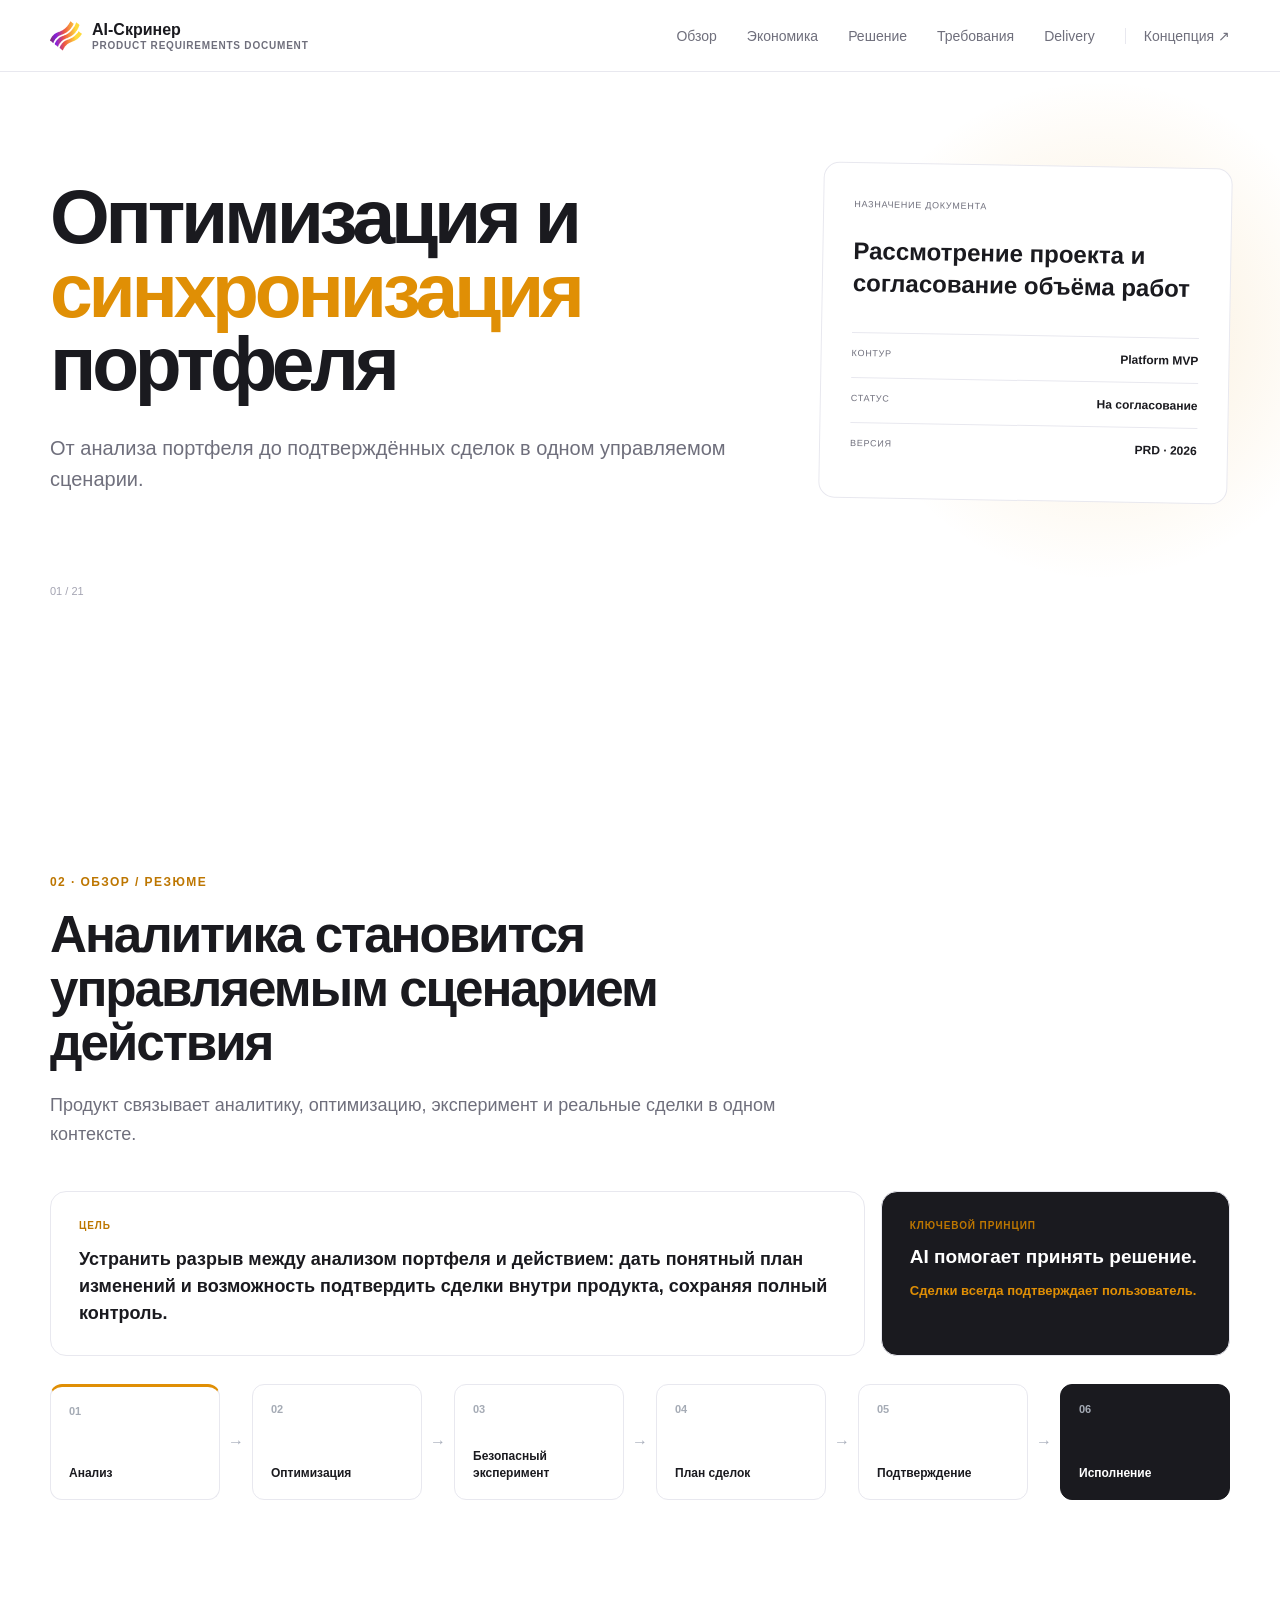
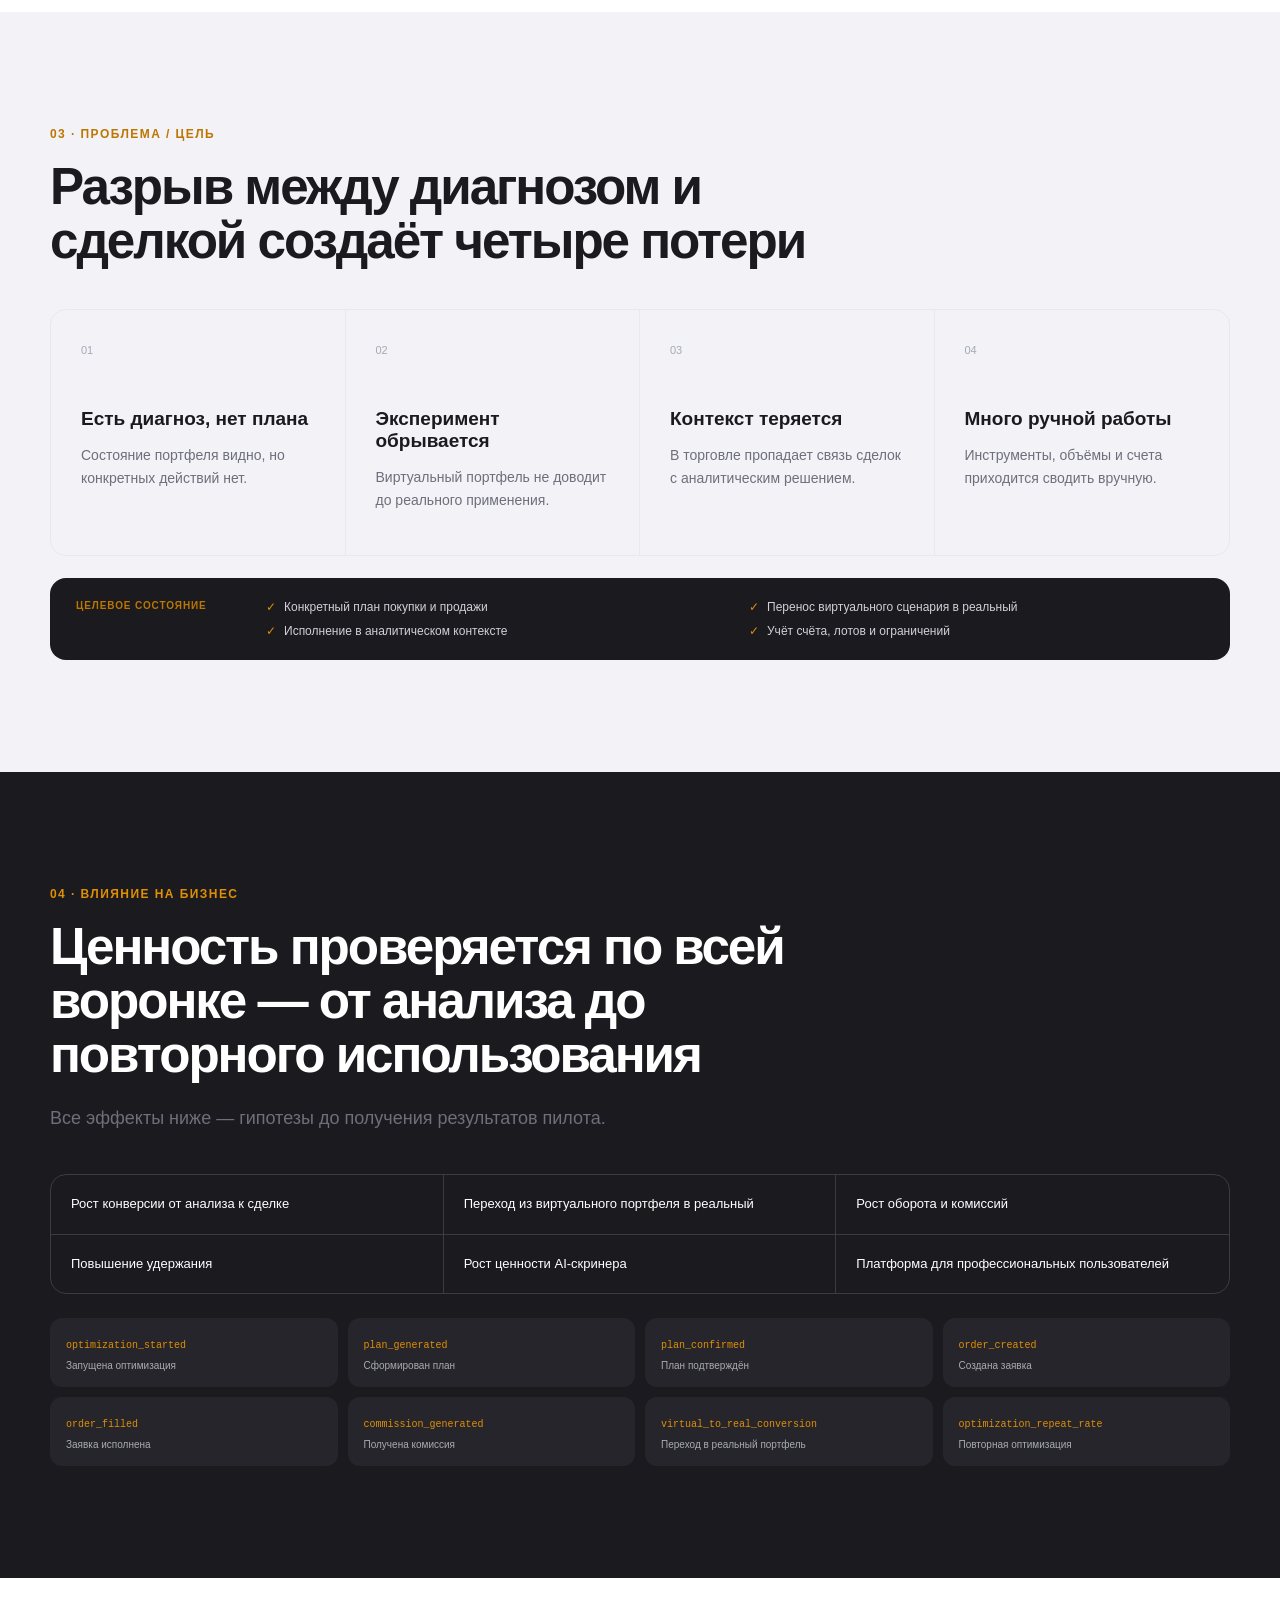
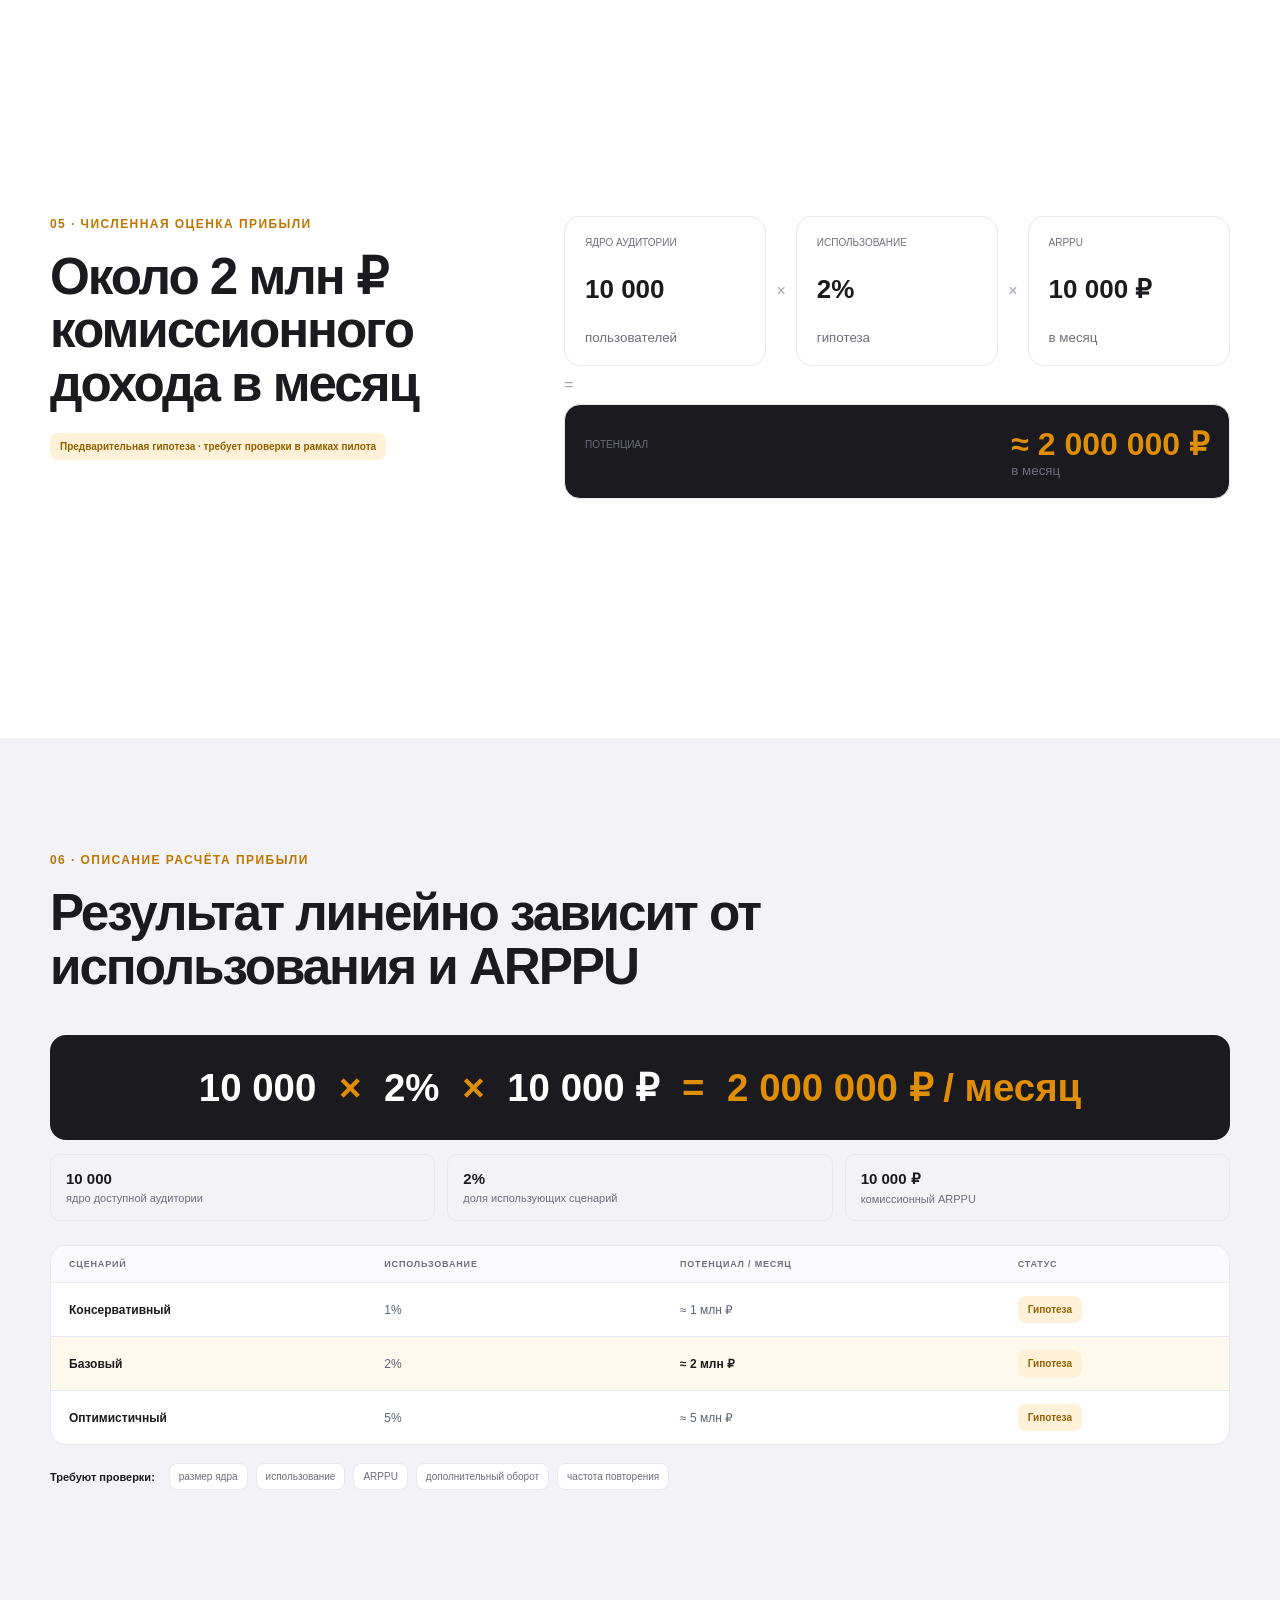
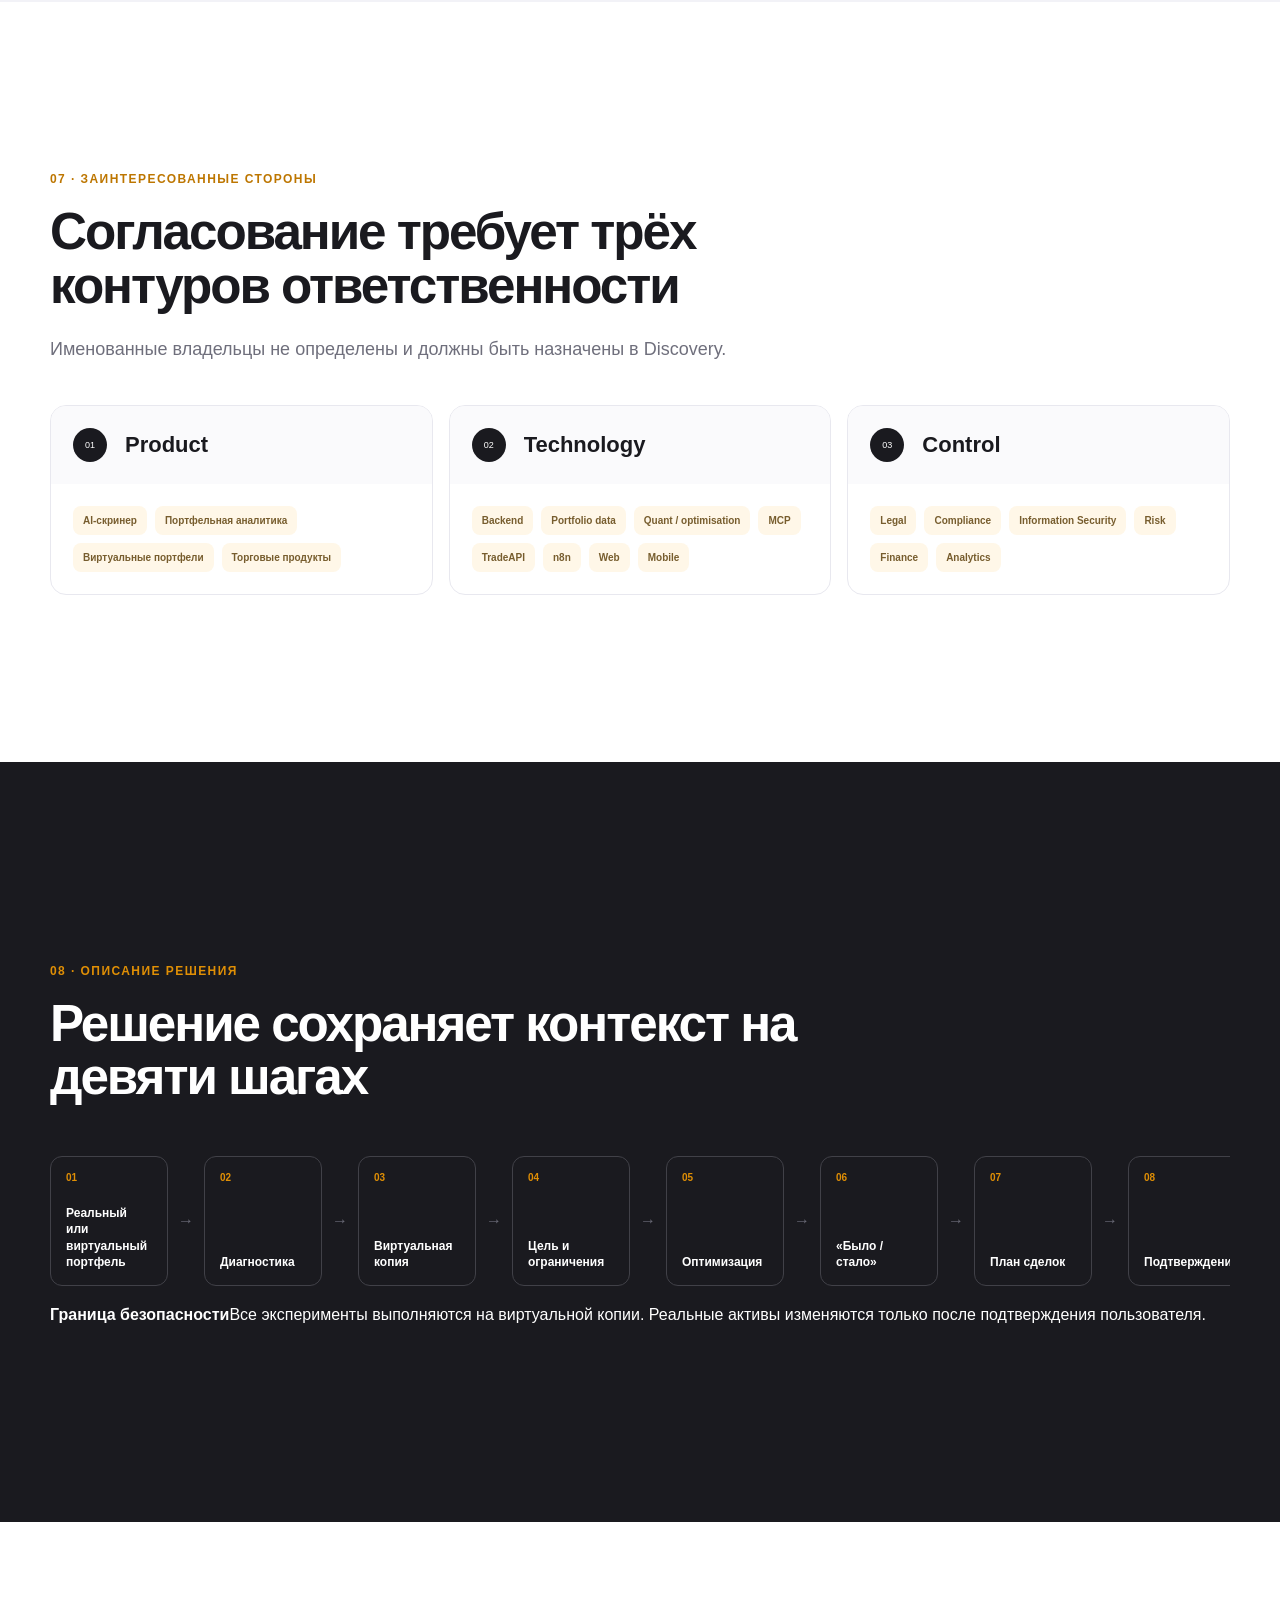
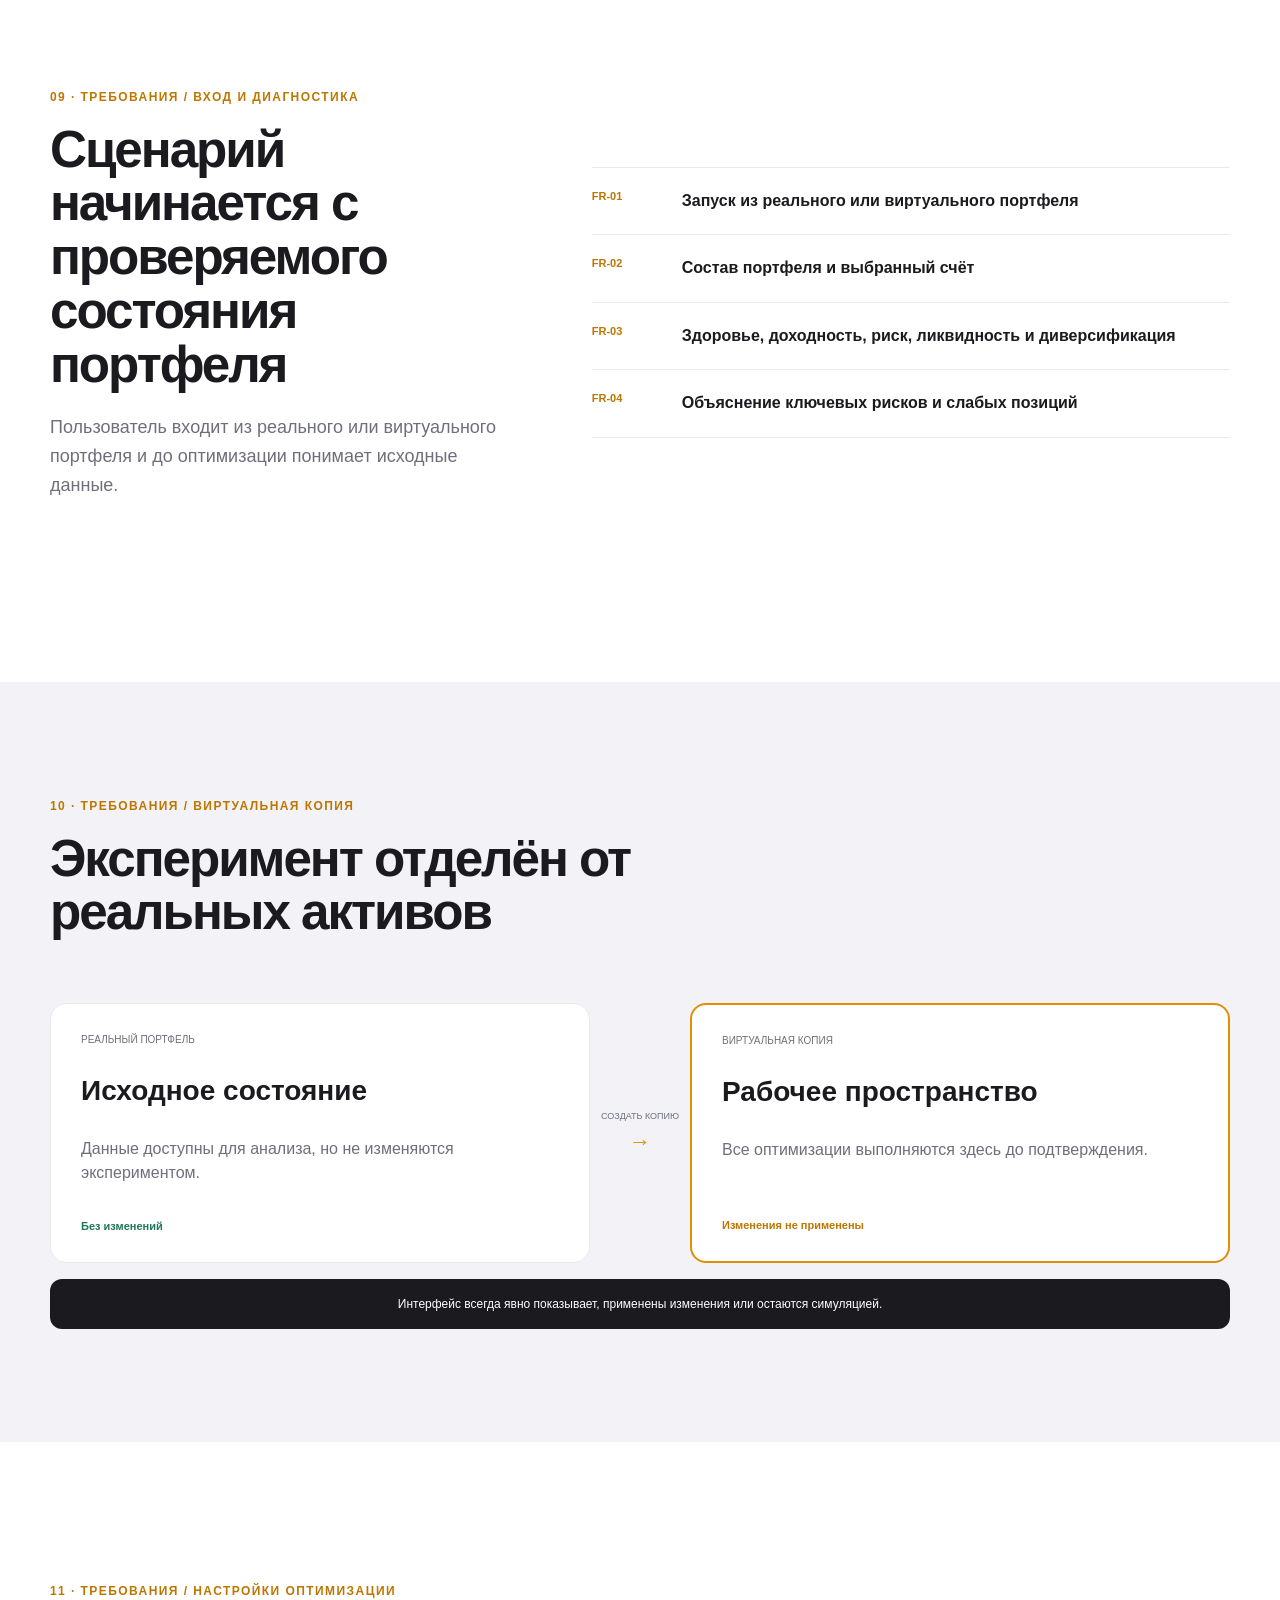
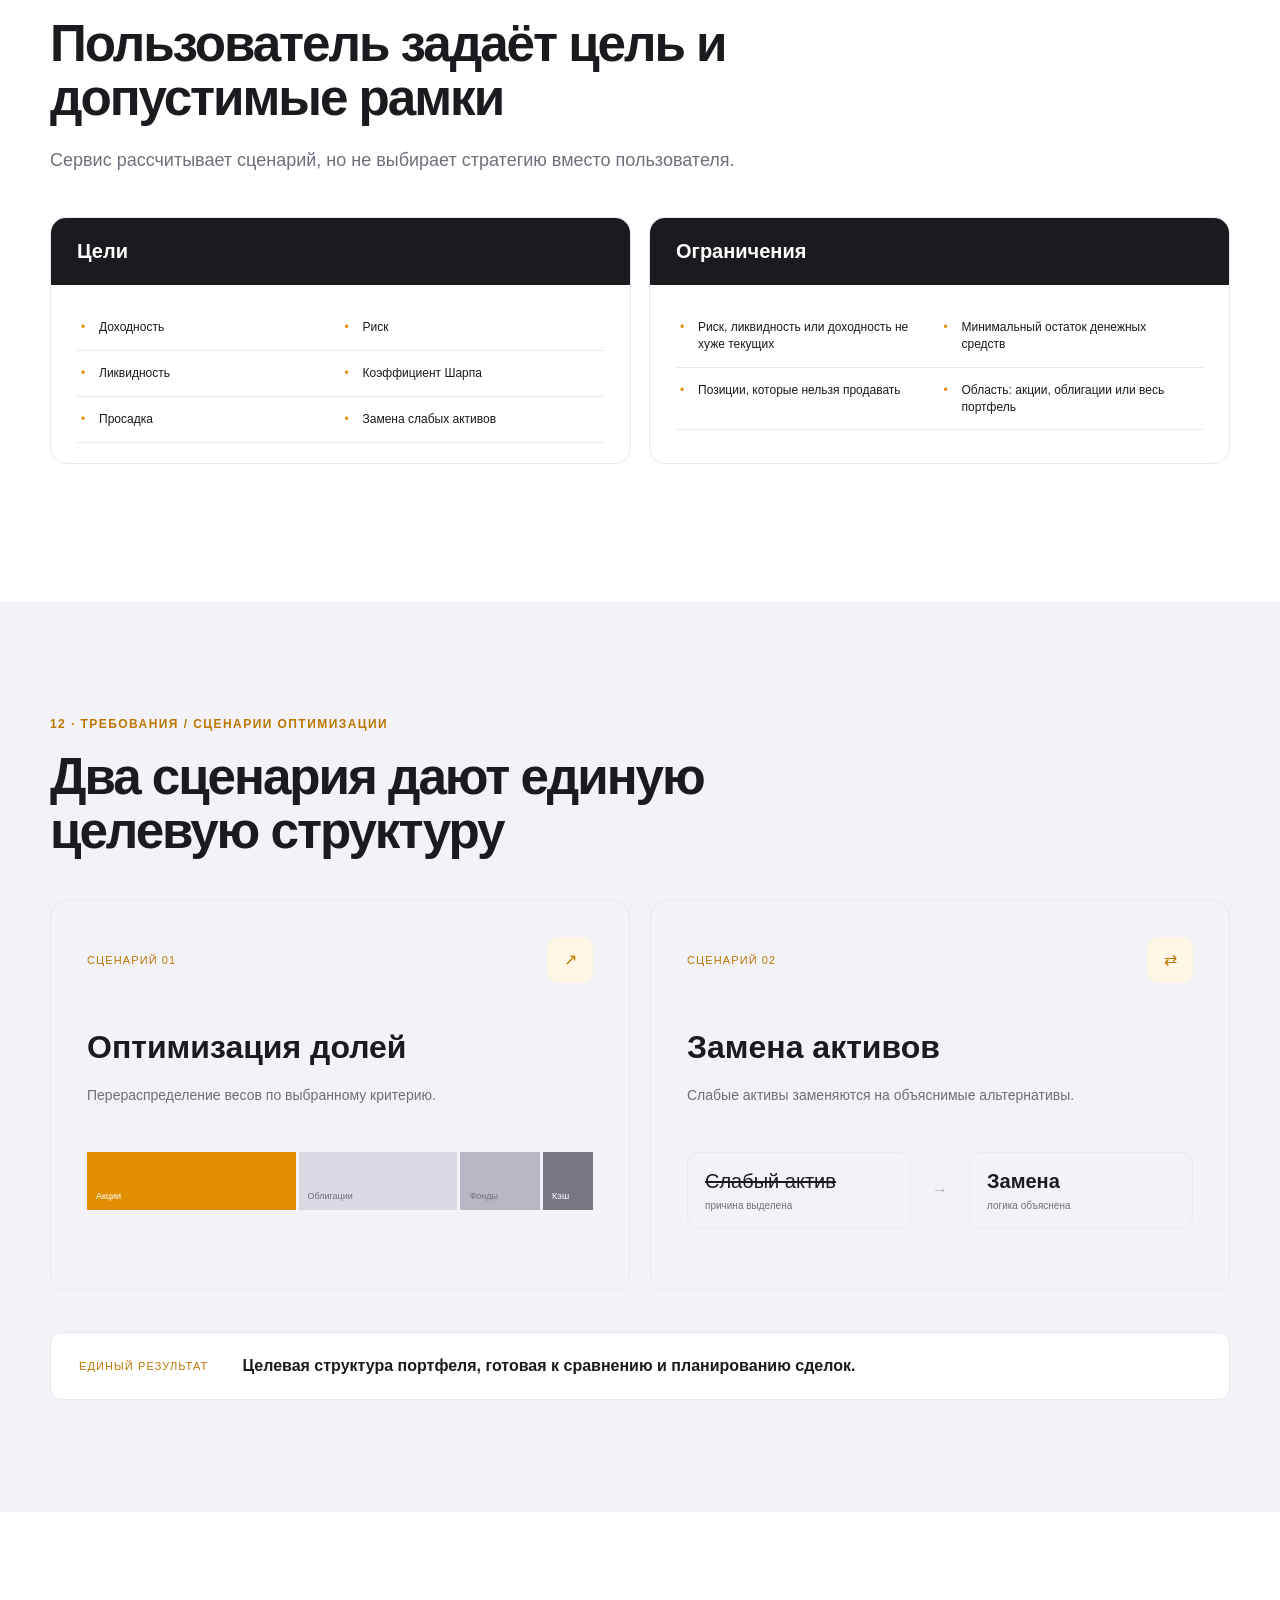
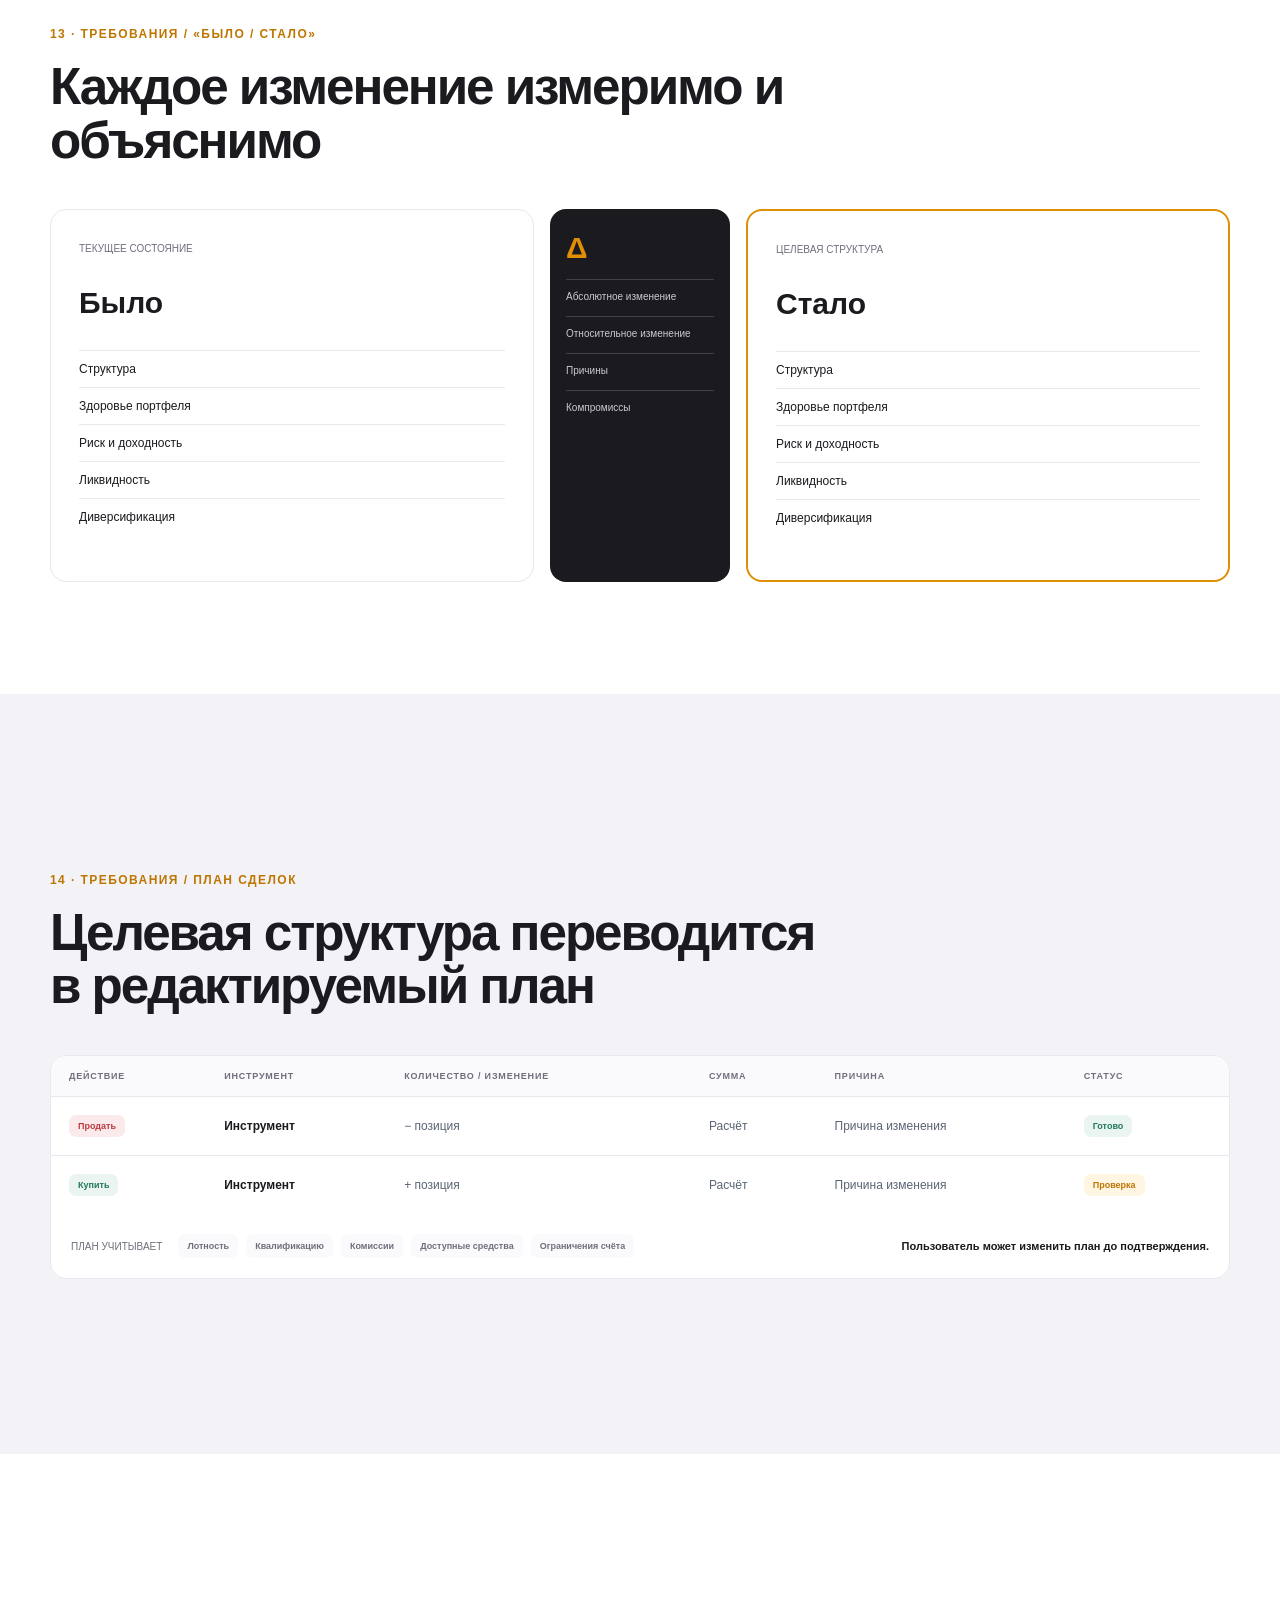
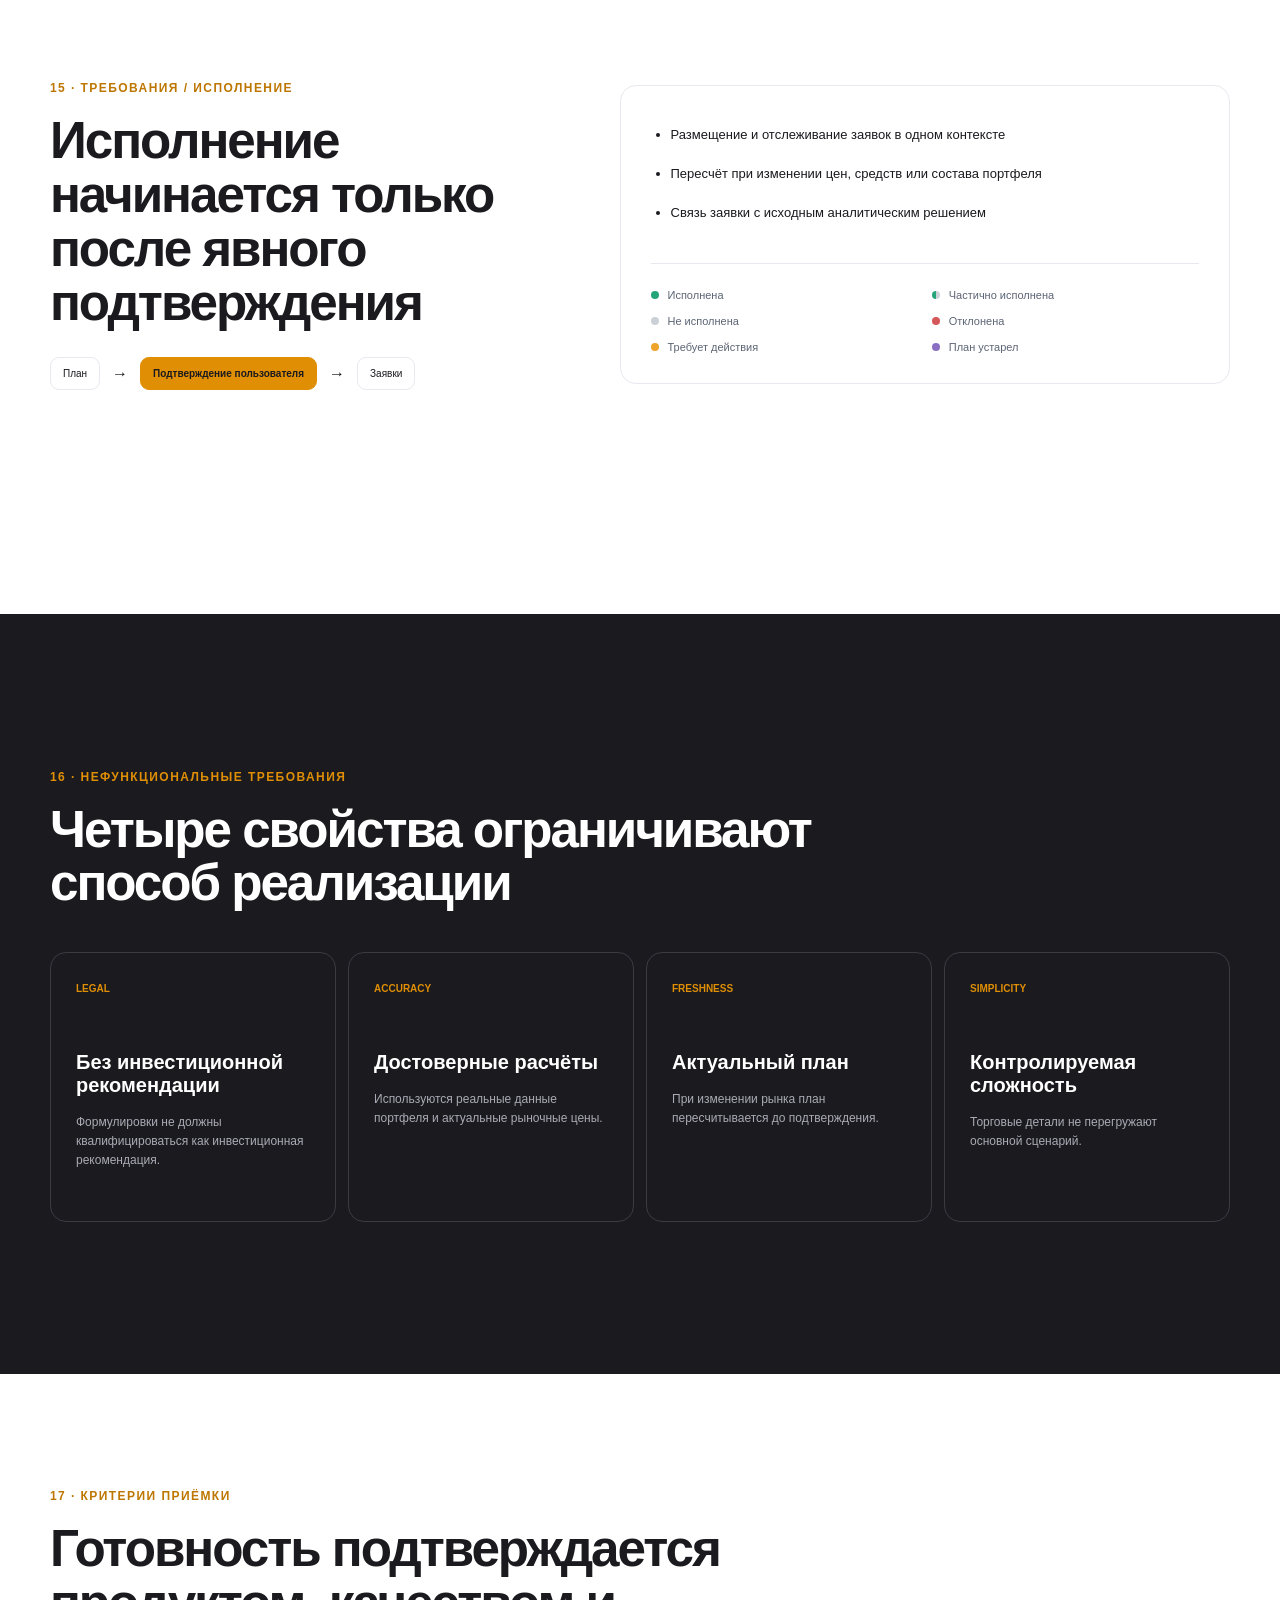
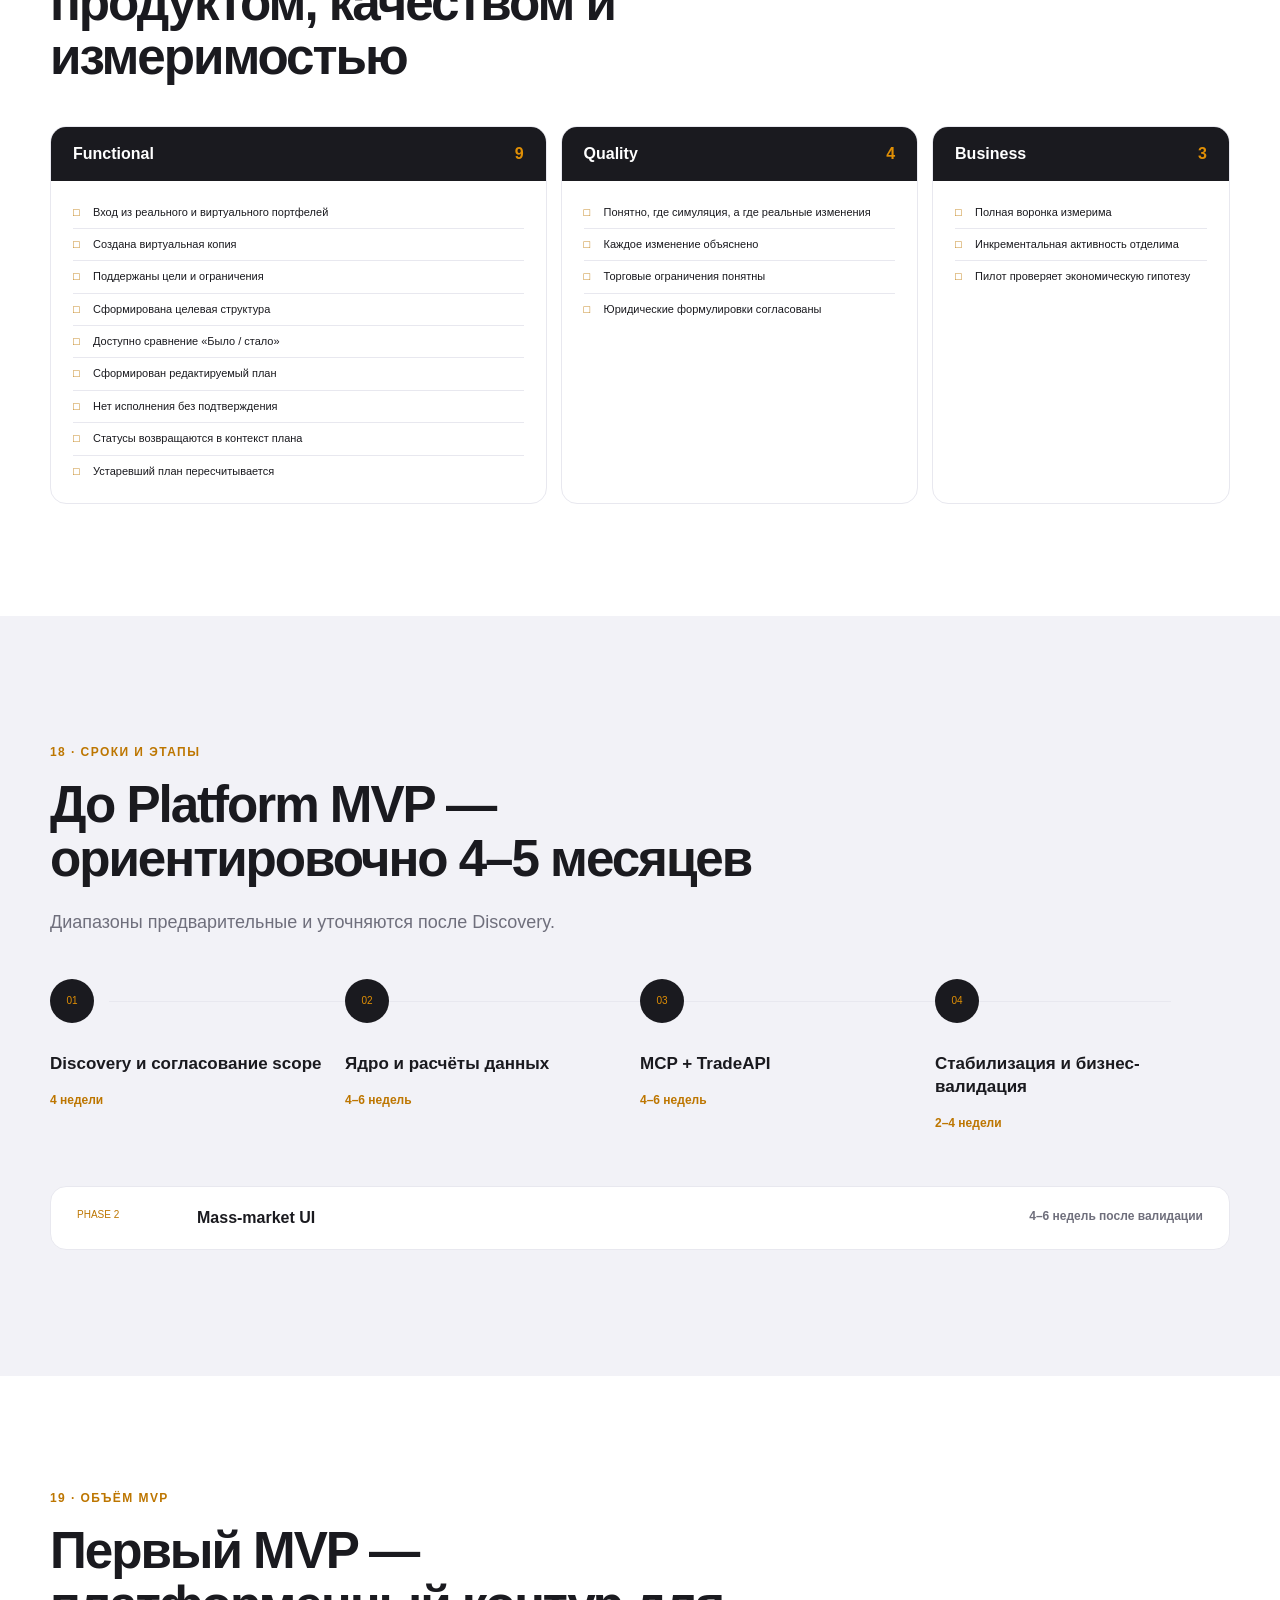
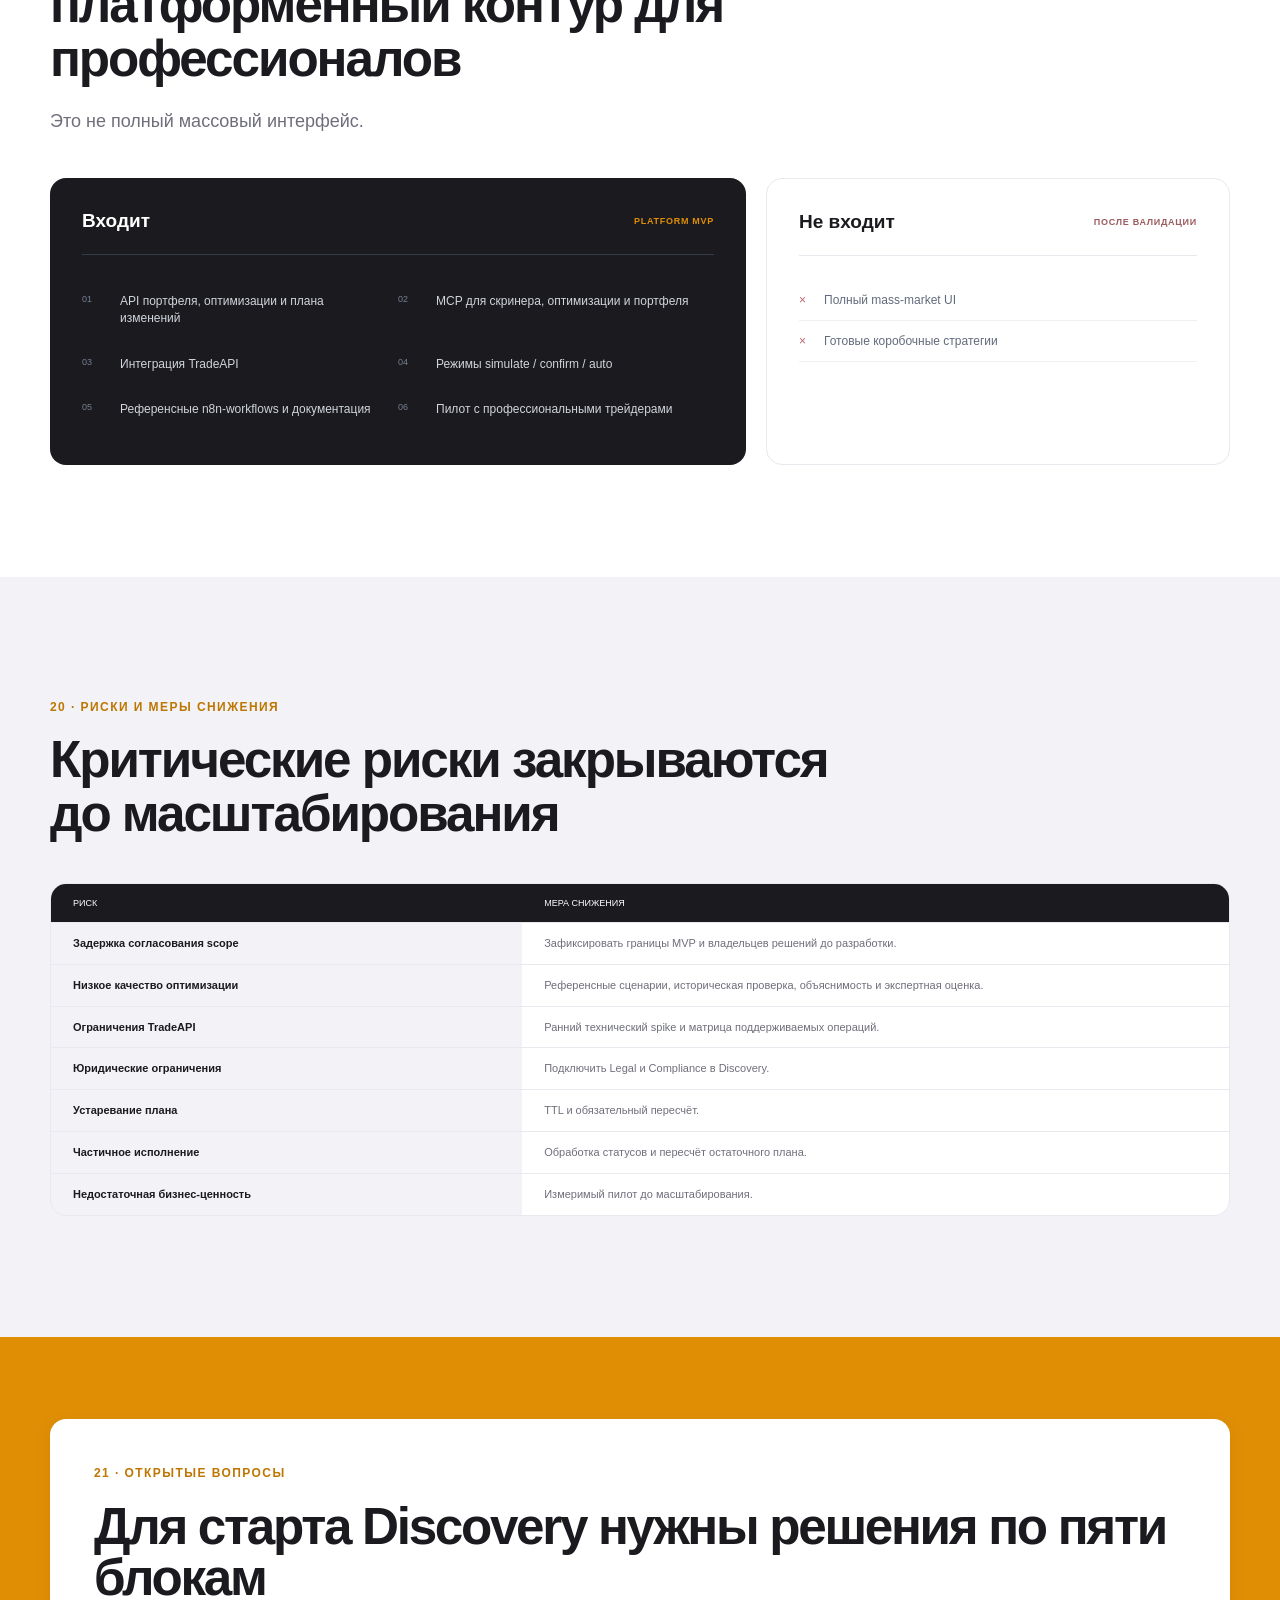
==== prd/index.html @ 1dba26ec "Add files via upload" ====
<!doctype html>
<html lang="ru">
<head>
  <meta charset="UTF-8">
  <meta name="viewport" content="width=device-width, initial-scale=1.0">
  <meta name="description" content="PRD: оптимизация и синхронизация портфеля в AI-Скринере Финам.">
  <title>PRD · Оптимизация и синхронизация портфеля</title>
  <link rel="icon" href="../assets/finam-logo.ico">
  <link rel="stylesheet" href="../styles.css">
  <link rel="stylesheet" href="prd.css">
</head>
<body class="prd-page">
  <header class="topbar" data-topbar>
    <a class="brand" href="#cover" aria-label="В начало PRD">
      <span class="brand-mark"><img src="../assets/finam-logo.ico" alt=""></span>
      <span>AI-Скринер <small>Product Requirements Document</small></span>
    </a>
    <nav class="nav" aria-label="Навигация по PRD">
      <a href="#summary">Обзор</a>
      <a href="#economics">Экономика</a>
      <a href="#solution">Решение</a>
      <a href="#requirements">Требования</a>
      <a href="#delivery">Delivery</a>
      <a class="concept-link" href="../index.html">Концепция ↗</a>
    </nav>
    <button class="nav-toggle" type="button" aria-label="Открыть меню" aria-expanded="false"><span></span><span></span></button>
  </header>

  <main>
    <section class="hero section prd-cover" id="cover" data-slide="01">
      <div class="hero-glow" aria-hidden="true"></div>
      <div class="container cover-grid">
        <div>
          <h1>Оптимизация и<br><span>синхронизация</span><br>портфеля</h1>
          <p class="hero-copy">От анализа портфеля до подтверждённых сделок в одном управляемом сценарии.</p>
        </div>
        <aside class="cover-meta card">
          <span class="meta-label">Назначение документа</span>
          <strong>Рассмотрение проекта и согласование объёма работ</strong>
          <div><span>Контур</span><b>Platform MVP</b></div>
          <div><span>Статус</span><b>На согласование</b></div>
          <div><span>Версия</span><b>PRD · 2026</b></div>
        </aside>
      </div>
      <div class="container slide-index">01 / 21</div>
    </section>

    <section class="section" id="summary" data-slide="02">
      <div class="container">
        <header class="section-head"><span class="section-number">02 · Обзор / резюме</span><h2>Аналитика становится управляемым сценарием действия</h2><p>Продукт связывает аналитику, оптимизацию, эксперимент и реальные сделки в одном контексте.</p></header>
        <div class="summary-grid">
          <article class="statement-block"><span>Цель</span><strong>Устранить разрыв между анализом портфеля и действием: дать понятный план изменений и возможность подтвердить сделки внутри продукта, сохраняя полный контроль.</strong></article>
          <article class="control-block"><span>Ключевой принцип</span><strong>AI помогает принять решение.</strong><b>Сделки всегда подтверждает пользователь.</b></article>
        </div>
        <div class="flow prd-flow" aria-label="Сквозной сценарий"><div class="flow-step active"><b>01</b><span>Анализ</span></div><i>→</i><div class="flow-step"><b>02</b><span>Оптимизация</span></div><i>→</i><div class="flow-step"><b>03</b><span>Безопасный эксперимент</span></div><i>→</i><div class="flow-step"><b>04</b><span>План сделок</span></div><i>→</i><div class="flow-step"><b>05</b><span>Подтверждение</span></div><i>→</i><div class="flow-step final"><b>06</b><span>Исполнение</span></div></div>
      </div>
    </section>

    <section class="section section-tint" id="problem" data-slide="03">
      <div class="container">
        <header class="section-head"><span class="section-number">03 · Проблема / цель</span><h2>Разрыв между диагнозом и сделкой создаёт четыре потери</h2></header>
        <div class="problem-grid compact-cards">
          <article class="problem-card"><span>01</span><h3>Есть диагноз, нет плана</h3><p>Состояние портфеля видно, но конкретных действий нет.</p></article>
          <article class="problem-card"><span>02</span><h3>Эксперимент обрывается</h3><p>Виртуальный портфель не доводит до реального применения.</p></article>
          <article class="problem-card"><span>03</span><h3>Контекст теряется</h3><p>В торговле пропадает связь сделок с аналитическим решением.</p></article>
          <article class="problem-card"><span>04</span><h3>Много ручной работы</h3><p>Инструменты, объёмы и счета приходится сводить вручную.</p></article>
        </div>
        <div class="target-strip"><span>Целевое состояние</span><ul><li>Конкретный план покупки и продажи</li><li>Перенос виртуального сценария в реальный</li><li>Исполнение в аналитическом контексте</li><li>Учёт счёта, лотов и ограничений</li></ul></div>
      </div>
    </section>

    <section class="section dark-section" id="business" data-slide="04">
      <div class="container">
        <header class="section-head"><span class="section-number">04 · Влияние на бизнес</span><h2>Ценность проверяется по всей воронке — от анализа до повторного использования</h2><p>Все эффекты ниже — гипотезы до получения результатов пилота.</p></header>
        <div class="business-effects"><span>Рост конверсии от анализа к сделке</span><span>Переход из виртуального портфеля в реальный</span><span>Рост оборота и комиссий</span><span>Повышение удержания</span><span>Рост ценности AI-скринера</span><span>Платформа для профессиональных пользователей</span></div>
        <div class="metrics-ledger">
          <article><code>optimization_started</code><p>Запущена оптимизация</p></article><article><code>plan_generated</code><p>Сформирован план</p></article><article><code>plan_confirmed</code><p>План подтверждён</p></article><article><code>order_created</code><p>Создана заявка</p></article><article><code>order_filled</code><p>Заявка исполнена</p></article><article><code>commission_generated</code><p>Получена комиссия</p></article><article><code>virtual_to_real_conversion</code><p>Переход в реальный портфель</p></article><article><code>optimization_repeat_rate</code><p>Повторная оптимизация</p></article>
        </div>
      </div>
    </section>

    <section class="section economics-hero" id="economics" data-slide="05">
      <div class="container economics-grid">
        <header class="section-head"><span class="section-number">05 · Численная оценка прибыли</span><h2>Около 2 млн ₽ комиссионного дохода в месяц</h2><div class="hypothesis-label">Предварительная гипотеза · требует проверки в рамках пилота</div></header>
        <div class="input-stack"><article><span>Ядро аудитории</span><strong>10 000</strong><small>пользователей</small></article><i>×</i><article><span>Использование</span><strong>2%</strong><small>гипотеза</small></article><i>×</i><article><span>ARPPU</span><strong>10 000 ₽</strong><small>в месяц</small></article><i>=</i><article class="result-card"><span>Потенциал</span><strong>≈ 2 000 000 ₽</strong><small>в месяц</small></article></div>
      </div>
    </section>

    <section class="section section-tint" id="calculation" data-slide="06">
      <div class="container">
        <header class="section-head"><span class="section-number">06 · Описание расчёта прибыли</span><h2>Результат линейно зависит от использования и ARPPU</h2></header>
        <div class="formula-large">10 000 <i>×</i> 2% <i>×</i> 10 000 ₽ <i>=</i> <strong>2 000 000 ₽ / месяц</strong></div>
        <div class="definition-row"><span><b>10 000</b> ядро доступной аудитории</span><span><b>2%</b> доля использующих сценарий</span><span><b>10 000 ₽</b> комиссионный ARPPU</span></div>
        <div class="scenario-table table-card"><div class="table-scroll"><table><thead><tr><th>Сценарий</th><th>Использование</th><th>Потенциал / месяц</th><th>Статус</th></tr></thead><tbody><tr><td><b>Консервативный</b></td><td>1%</td><td>≈ 1 млн ₽</td><td><span class="hypothesis-chip">Гипотеза</span></td></tr><tr class="base-row"><td><b>Базовый</b></td><td>2%</td><td><b>≈ 2 млн ₽</b></td><td><span class="hypothesis-chip">Гипотеза</span></td></tr><tr><td><b>Оптимистичный</b></td><td>5%</td><td>≈ 5 млн ₽</td><td><span class="hypothesis-chip">Гипотеза</span></td></tr></tbody></table></div></div>
        <div class="validation-line"><b>Требуют проверки:</b><span>размер ядра</span><span>использование</span><span>ARPPU</span><span>дополнительный оборот</span><span>частота повторения</span></div>
      </div>
    </section>

    <section class="section" id="stakeholders" data-slide="07">
      <div class="container">
        <header class="section-head"><span class="section-number">07 · Заинтересованные стороны</span><h2>Согласование требует трёх контуров ответственности</h2><p>Именованные владельцы не определены и должны быть назначены в Discovery.</p></header>
        <div class="stakeholder-map"><article><header><span>01</span><h3>Product</h3></header><div><b>AI-скринер</b><b>Портфельная аналитика</b><b>Виртуальные портфели</b><b>Торговые продукты</b></div></article><article><header><span>02</span><h3>Technology</h3></header><div><b>Backend</b><b>Portfolio data</b><b>Quant / optimisation</b><b>MCP</b><b>TradeAPI</b><b>n8n</b><b>Web</b><b>Mobile</b></div></article><article><header><span>03</span><h3>Control</h3></header><div><b>Legal</b><b>Compliance</b><b>Information Security</b><b>Risk</b><b>Finance</b><b>Analytics</b></div></article></div>
      </div>
    </section>

    <section class="section dark-section" id="solution" data-slide="08">
      <div class="container">
        <header class="section-head"><span class="section-number">08 · Описание решения</span><h2>Решение сохраняет контекст на девяти шагах</h2></header>
        <div class="solution-chain"><div><b>01</b><span>Реальный или виртуальный портфель</span></div><i>→</i><div><b>02</b><span>Диагностика</span></div><i>→</i><div><b>03</b><span>Виртуальная копия</span></div><i>→</i><div><b>04</b><span>Цель и ограничения</span></div><i>→</i><div><b>05</b><span>Оптимизация</span></div><i>→</i><div><b>06</b><span>«Было / стало»</span></div><i>→</i><div><b>07</b><span>План сделок</span></div><i>→</i><div><b>08</b><span>Подтверждение</span></div><i>→</i><div><b>09</b><span>Исполнение и статусы</span></div></div>
        <div class="journey-note"><b>Граница безопасности</b><span>Все эксперименты выполняются на виртуальной копии. Реальные активы изменяются только после подтверждения пользователя.</span></div>
      </div>
    </section>

    <section class="section" id="requirements" data-slide="09">
      <div class="container req-layout"><header class="section-head"><span class="section-number">09 · Требования / вход и диагностика</span><h2>Сценарий начинается с проверяемого состояния портфеля</h2><p>Пользователь входит из реального или виртуального портфеля и до оптимизации понимает исходные данные.</p></header><div class="req-list"><article><b>FR-01</b><span>Запуск из реального или виртуального портфеля</span></article><article><b>FR-02</b><span>Состав портфеля и выбранный счёт</span></article><article><b>FR-03</b><span>Здоровье, доходность, риск, ликвидность и диверсификация</span></article><article><b>FR-04</b><span>Объяснение ключевых рисков и слабых позиций</span></article></div></div>
    </section>

    <section class="section section-tint" id="virtual-copy" data-slide="10">
      <div class="container twin-state"><header class="section-head"><span class="section-number">10 · Требования / виртуальная копия</span><h2>Эксперимент отделён от реальных активов</h2></header><div class="state-card real-state"><span>Реальный портфель</span><strong>Исходное состояние</strong><p>Данные доступны для анализа, но не изменяются экспериментом.</p><b>Без изменений</b></div><div class="copy-arrow"><span>Создать копию</span>→</div><div class="state-card virtual-state"><span>Виртуальная копия</span><strong>Рабочее пространство</strong><p>Все оптимизации выполняются здесь до подтверждения.</p><b>Изменения не применены</b></div><div class="safety-rule">Интерфейс всегда явно показывает, применены изменения или остаются симуляцией.</div></div>
    </section>

    <section class="section" id="settings" data-slide="11">
      <div class="container"><header class="section-head"><span class="section-number">11 · Требования / настройки оптимизации</span><h2>Пользователь задаёт цель и допустимые рамки</h2><p>Сервис рассчитывает сценарий, но не выбирает стратегию вместо пользователя.</p></header><div class="settings-matrix"><article><header>Цели</header><ul><li>Доходность</li><li>Риск</li><li>Ликвидность</li><li>Коэффициент Шарпа</li><li>Просадка</li><li>Замена слабых активов</li></ul></article><article><header>Ограничения</header><ul><li>Риск, ликвидность или доходность не хуже текущих</li><li>Минимальный остаток денежных средств</li><li>Позиции, которые нельзя продавать</li><li>Область: акции, облигации или весь портфель</li></ul></article></div></div>
    </section>

    <section class="section section-tint" id="scenarios" data-slide="12">
      <div class="container"><header class="section-head"><span class="section-number">12 · Требования / сценарии оптимизации</span><h2>Два сценария дают единую целевую структуру</h2></header><div class="scenario-grid"><article class="scenario-card"><div class="scenario-top"><span>Сценарий 01</span><i>↗</i></div><h3>Оптимизация долей</h3><p>Перераспределение весов по выбранному критерию.</p><div class="allocation"><span style="--w:42%">Акции</span><span style="--w:32%">Облигации</span><span style="--w:16%">Фонды</span><span style="--w:10%">Кэш</span></div></article><article class="scenario-card"><div class="scenario-top"><span>Сценарий 02</span><i>⇄</i></div><h3>Замена активов</h3><p>Слабые активы заменяются на объяснимые альтернативы.</p><div class="swap"><div><s>Слабый актив</s><small>причина выделена</small></div><i>→</i><div><b>Замена</b><small>логика объяснена</small></div></div></article></div><div class="shared-result"><span>Единый результат</span><strong>Целевая структура портфеля, готовая к сравнению и планированию сделок.</strong></div></div>
    </section>

    <section class="section" id="comparison" data-slide="13">
      <div class="container"><header class="section-head"><span class="section-number">13 · Требования / «Было / стало»</span><h2>Каждое изменение измеримо и объяснимо</h2></header><div class="compare-prd"><article><span>Текущее состояние</span><h3>Было</h3><ul><li>Структура</li><li>Здоровье портфеля</li><li>Риск и доходность</li><li>Ликвидность</li><li>Диверсификация</li></ul></article><div class="delta-column"><b>Δ</b><span>Абсолютное изменение</span><span>Относительное изменение</span><span>Причины</span><span>Компромиссы</span></div><article class="target"><span>Целевая структура</span><h3>Стало</h3><ul><li>Структура</li><li>Здоровье портфеля</li><li>Риск и доходность</li><li>Ликвидность</li><li>Диверсификация</li></ul></article></div></div>
    </section>

    <section class="section section-tint" id="trade-plan" data-slide="14">
      <div class="container"><header class="section-head"><span class="section-number">14 · Требования / план сделок</span><h2>Целевая структура переводится в редактируемый план</h2></header><div class="table-card"><div class="table-scroll"><table><thead><tr><th>Действие</th><th>Инструмент</th><th>Количество / изменение</th><th>Сумма</th><th>Причина</th><th>Статус</th></tr></thead><tbody><tr><td><span class="action sell">Продать</span></td><td><b>Инструмент</b></td><td>− позиция</td><td>Расчёт</td><td>Причина изменения</td><td><span class="status ready">Готово</span></td></tr><tr><td><span class="action buy">Купить</span></td><td><b>Инструмент</b></td><td>+ позиция</td><td>Расчёт</td><td>Причина изменения</td><td><span class="status attention">Проверка</span></td></tr></tbody></table></div><div class="plan-requirements"><span>План учитывает</span><b>Лотность</b><b>Квалификацию</b><b>Комиссии</b><b>Доступные средства</b><b>Ограничения счёта</b><strong>Пользователь может изменить план до подтверждения.</strong></div></div></div>
    </section>

    <section class="section" id="execution" data-slide="15">
      <div class="container exec-grid"><header class="section-head"><span class="section-number">15 · Требования / исполнение</span><h2>Исполнение начинается только после явного подтверждения</h2><div class="confirmation-gate"><span>План</span><i>→</i><b>Подтверждение пользователя</b><i>→</i><span>Заявки</span></div></header><div class="execution-panel"><ul><li>Размещение и отслеживание заявок в одном контексте</li><li>Пересчёт при изменении цен, средств или состава портфеля</li><li>Связь заявки с исходным аналитическим решением</li></ul><div class="status-list"><span><i class="dot green"></i>Исполнена</span><span><i class="dot half"></i>Частично исполнена</span><span><i class="dot gray"></i>Не исполнена</span><span><i class="dot red"></i>Отклонена</span><span><i class="dot orange"></i>Требует действия</span><span><i class="dot purple"></i>План устарел</span></div></div></div>
    </section>

    <section class="section dark-section" id="non-functional" data-slide="16">
      <div class="container"><header class="section-head"><span class="section-number">16 · Нефункциональные требования</span><h2>Четыре свойства ограничивают способ реализации</h2></header><div class="nfr-grid"><article><b>Legal</b><h3>Без инвестиционной рекомендации</h3><p>Формулировки не должны квалифицироваться как инвестиционная рекомендация.</p></article><article><b>Accuracy</b><h3>Достоверные расчёты</h3><p>Используются реальные данные портфеля и актуальные рыночные цены.</p></article><article><b>Freshness</b><h3>Актуальный план</h3><p>При изменении рынка план пересчитывается до подтверждения.</p></article><article><b>Simplicity</b><h3>Контролируемая сложность</h3><p>Торговые детали не перегружают основной сценарий.</p></article></div></div>
    </section>

    <section class="section" id="acceptance" data-slide="17">
      <div class="container"><header class="section-head"><span class="section-number">17 · Критерии приёмки</span><h2>Готовность подтверждается продуктом, качеством и измеримостью</h2></header><div class="acceptance-grid"><article><header>Functional <span>9</span></header><ul><li>Вход из реального и виртуального портфелей</li><li>Создана виртуальная копия</li><li>Поддержаны цели и ограничения</li><li>Сформирована целевая структура</li><li>Доступно сравнение «Было / стало»</li><li>Сформирован редактируемый план</li><li>Нет исполнения без подтверждения</li><li>Статусы возвращаются в контекст плана</li><li>Устаревший план пересчитывается</li></ul></article><article><header>Quality <span>4</span></header><ul><li>Понятно, где симуляция, а где реальные изменения</li><li>Каждое изменение объяснено</li><li>Торговые ограничения понятны</li><li>Юридические формулировки согласованы</li></ul></article><article><header>Business <span>3</span></header><ul><li>Полная воронка измерима</li><li>Инкрементальная активность отделима</li><li>Пилот проверяет экономическую гипотезу</li></ul></article></div></div>
    </section>

    <section class="section section-tint" id="delivery" data-slide="18">
      <div class="container"><header class="section-head"><span class="section-number">18 · Сроки и этапы</span><h2>До Platform MVP — ориентировочно 4–5 месяцев</h2><p>Диапазоны предварительные и уточняются после Discovery.</p></header><div class="delivery-timeline"><article><span>01</span><h3>Discovery и согласование scope</h3><b>4 недели</b></article><article><span>02</span><h3>Ядро и расчёты данных</h3><b>4–6 недель</b></article><article><span>03</span><h3>MCP + TradeAPI</h3><b>4–6 недель</b></article><article><span>04</span><h3>Стабилизация и бизнес-валидация</h3><b>2–4 недели</b></article></div><div class="phase-two"><span>Phase 2</span><strong>Mass-market UI</strong><b>4–6 недель после валидации</b></div></div>
    </section>

    <section class="section" id="scope" data-slide="19">
      <div class="container"><header class="section-head"><span class="section-number">19 · Объём MVP</span><h2>Первый MVP — платформенный контур для профессионалов</h2><p>Это не полный массовый интерфейс.</p></header><div class="scope-grid"><div class="in-scope"><header><span>Входит</span><b>Platform MVP</b></header><ol><li>API портфеля, оптимизации и плана изменений</li><li>MCP для скринера, оптимизации и портфеля</li><li>Интеграция TradeAPI</li><li>Режимы simulate / confirm / auto</li><li>Референсные n8n-workflows и документация</li><li>Пилот с профессиональными трейдерами</li></ol></div><div class="out-scope"><header><span>Не входит</span><b>После валидации</b></header><ul><li>Полный mass-market UI</li><li>Готовые коробочные стратегии</li></ul></div></div></div>
    </section>

    <section class="section section-tint" id="risks" data-slide="20">
      <div class="container"><header class="section-head"><span class="section-number">20 · Риски и меры снижения</span><h2>Критические риски закрываются до масштабирования</h2></header><div class="risk-matrix"><div class="risk-head"><span>Риск</span><span>Мера снижения</span></div><article><b>Задержка согласования scope</b><p>Зафиксировать границы MVP и владельцев решений до разработки.</p></article><article><b>Низкое качество оптимизации</b><p>Референсные сценарии, историческая проверка, объяснимость и экспертная оценка.</p></article><article><b>Ограничения TradeAPI</b><p>Ранний технический spike и матрица поддерживаемых операций.</p></article><article><b>Юридические ограничения</b><p>Подключить Legal и Compliance в Discovery.</p></article><article><b>Устаревание плана</b><p>TTL и обязательный пересчёт.</p></article><article><b>Частичное исполнение</b><p>Обработка статусов и пересчёт остаточного плана.</p></article><article><b>Недостаточная бизнес-ценность</b><p>Измеримый пилот до масштабирования.</p></article></div></div>
    </section>

    <section class="section final-section questions-section" id="questions" data-slide="21">
      <div class="container"><div class="final-card"><span class="section-number">21 · Открытые вопросы</span><h2>Для старта Discovery нужны решения по пяти блокам</h2><div class="question-groups"><article><h3>Product</h3><ul><li>Кто первая целевая аудитория?</li><li>Какие минимальные цели входят в MVP?</li><li>Что означает auto при обязательном подтверждении?</li><li>Можно ли редактировать отдельные сделки?</li></ul></article><article><h3>Optimisation</h3><ul><li>Какие модель и алгоритм используются?</li><li>Как оценивается качество?</li><li>Какие ограничения обязательны?</li><li>Как объясняются замены?</li></ul></article><article><h3>Trading</h3><ul><li>Какие типы заявок поддерживаются?</li><li>Как обрабатывается частичное исполнение?</li><li>Что происходит при нехватке средств?</li><li>Как учесть счета и маржу?</li></ul></article><article><h3>Legal</h3><ul><li>Где граница инвестиционной рекомендации?</li><li>Какие формулировки допустимы?</li><li>Возможно ли автоматическое исполнение?</li></ul></article><article><h3>Business</h3><ul><li>Как валидируется ARPPU?</li><li>Как отделить прирост оборота от каннибализации?</li><li>Каковы достаточные размер и длительность пилота?</li></ul></article></div><div class="decision"><span>Решение для review</span><strong>Согласовать границы Platform MVP и запустить Discovery для закрытия открытых вопросов.</strong><a href="#cover">В начало <i>↑</i></a></div></div></div>
    </section>
  </main>
  <footer class="footer"><div class="container"><span>AI-Скринер · Product Requirements Document</span><span>Финам · 2026</span></div></footer>
  <script src="../main.js"></script>
</body>
</html>
---- styles.css ----
:root{--ink:#1a1a1f;--muted:#6f6f7c;--text-tertiary:#a4a4b2;--line:#e8e8ef;--surface:#f2f2f7;--soft:#fafafc;--gold:#e08f05;--gold-dark:#bd7600;--green:#20785b;--red:#bd393d;--navy:#1a1a1f;--white:#fff;--radius:16px;--radius-l:12px;--shadow:0 1px 2px rgba(26,26,31,.04)}
*{box-sizing:border-box}html{scroll-behavior:smooth;scroll-padding-top:90px;overflow-x:hidden}body{margin:0;overflow-x:hidden;color:var(--ink);background:#fff;font-family:-apple-system,BlinkMacSystemFont,"Segoe UI",Roboto,Inter,Arial,sans-serif;-webkit-font-smoothing:antialiased}button,a{font:inherit}button{color:inherit}.container{width:min(1180px,calc(100% - 48px));margin:0 auto}.section{padding:112px 0;position:relative}.section-tint{background:var(--surface)}.topbar{height:72px;position:fixed;z-index:50;top:0;left:0;right:0;display:flex;align-items:center;padding:0 max(24px,calc((100vw - 1180px)/2));gap:42px;background:rgba(255,255,255,.86);backdrop-filter:blur(18px);border-bottom:1px solid rgba(225,228,234,.8);transition:.25s}.topbar.scrolled{box-shadow:0 8px 30px rgba(14,20,32,.06)}.brand{display:flex;align-items:center;gap:10px;text-decoration:none;color:var(--ink);font-weight:750;white-space:nowrap}.brand-mark,.mock-brand span,.ai-label i{display:grid;place-items:center;background:var(--gold);border-radius:7px;font-weight:900;color:#171717}.brand-mark{width:32px;height:32px}.brand small{display:block;font-size:10px;letter-spacing:.08em;text-transform:uppercase;color:var(--muted);font-weight:650;margin-top:1px}.nav{display:flex;justify-content:center;gap:30px;margin-left:auto}.nav a{font-size:14px;color:#555f70;text-decoration:none;transition:.2s}.nav a:hover,.nav a.active{color:var(--ink)}.nav-toggle{display:none;background:none;border:0;padding:8px}.nav-toggle span{display:block;width:22px;height:1.5px;background:var(--ink);margin:6px}.hero{padding:155px 0 72px;min-height:850px;overflow:hidden;background:linear-gradient(160deg,#fff 48%,#f8f8f5)}.hero-glow{position:absolute;width:520px;height:520px;border-radius:50%;background:radial-gradient(circle,rgba(246,196,69,.23),rgba(246,196,69,0) 68%);right:-80px;top:70px}.hero-grid{display:grid;grid-template-columns:1.2fr .8fr;gap:100px;align-items:center;position:relative}.eyebrow,.section-number{display:inline-flex;align-items:center;gap:9px;font-size:12px;font-weight:750;text-transform:uppercase;letter-spacing:.12em;color:#8b6a12}.eyebrow i{width:7px;height:7px;border-radius:50%;background:var(--gold);box-shadow:0 0 0 5px rgba(246,196,69,.17)}h1{font-size:clamp(56px,6vw,88px);line-height:.96;letter-spacing:-.055em;margin:30px 0 32px;max-width:850px}h1 span{color:#b0830f}.hero-copy{font-size:20px;line-height:1.55;color:#596274;max-width:700px}.hero-actions{display:flex;gap:12px;margin-top:38px}.button{height:52px;padding:0 23px;display:inline-flex;align-items:center;gap:24px;border-radius:12px;text-decoration:none;font-weight:700;font-size:14px}.button-primary{background:var(--ink);color:#fff}.button-secondary{border:1px solid var(--line);color:var(--ink);background:#fff}.hero-visual{padding:26px;background:rgba(255,255,255,.92);transform:rotate(1.4deg);position:relative}.card{border:1px solid rgba(221,224,230,.9);border-radius:var(--radius);box-shadow:var(--shadow)}.visual-label{font-size:12px;color:var(--muted);padding-bottom:20px;border-bottom:1px solid var(--line)}.portfolio-score{display:flex;align-items:center;gap:24px;padding:30px 0 20px}.score-ring{width:116px;height:116px;border-radius:50%;display:flex;flex-direction:column;align-items:center;justify-content:center;background:radial-gradient(closest-side,#fff 78%,transparent 79% 99%),conic-gradient(var(--gold) 84%,#e9ebef 0)}.score-ring strong{font-size:34px}.score-ring small{font-size:10px;color:var(--muted);text-transform:uppercase}.portfolio-score p{color:var(--muted);font-size:13px;margin:6px 0}.positive{color:var(--green)!important}.negative{color:var(--red)!important}.mini-chart{height:125px;display:flex;align-items:end;gap:9px;padding:20px 0;border-bottom:1px solid var(--line)}.mini-chart i{flex:1;border-radius:5px 5px 2px 2px;background:#dfe3e9;height:35%}.mini-chart i:nth-child(2){height:48%}.mini-chart i:nth-child(3){height:40%}.mini-chart i:nth-child(4){height:58%}.mini-chart i:nth-child(5){height:56%;background:#f8dda0}.mini-chart i:nth-child(6){height:72%;background:#f6cf72}.mini-chart i:nth-child(7){height:68%;background:#f4c34b}.mini-chart i:nth-child(8){height:88%;background:var(--gold)}.visual-foot{display:flex;justify-content:space-between;align-items:center;padding-top:18px;font-size:11px;color:var(--muted)}.visual-foot b{color:var(--green)}.formula{margin-top:100px;padding:20px 28px;display:flex;justify-content:space-between;align-items:center;border-top:1px solid var(--line);border-bottom:1px solid var(--line);font-size:13px;font-weight:700}.formula i{font-style:normal;color:#b9bec8}.section-head{max-width:780px;margin-bottom:56px}.section-head.centered{text-align:center;margin-left:auto;margin-right:auto;max-width:900px}.section-head h2{font-size:clamp(38px,4.3vw,60px);line-height:1.05;letter-spacing:-.04em;margin:18px 0 22px}.section-head p{font-size:18px;line-height:1.6;color:var(--muted);max-width:780px}.problem-grid{display:grid;grid-template-columns:repeat(4,1fr);border:1px solid var(--line);border-radius:var(--radius);overflow:hidden}.problem-card{padding:30px;min-height:340px;border-right:1px solid var(--line);position:relative}.problem-card:last-child{border:0}.problem-card>span{font-size:11px;color:#a4aab5}.icon{width:48px;height:48px;display:grid;place-items:center;border-radius:14px;background:#f6f1df;margin:35px 0 42px;font-size:22px;color:#8b6a12}.problem-card h3{font-size:19px;margin:0 0 14px}.problem-card p,.audience-card p,.scenario-card p,.value-grid p,.risk-grid p{font-size:14px;line-height:1.65;color:var(--muted);margin:0}.flow{display:flex;align-items:center;justify-content:space-between;margin-top:70px}.flow-step{width:154px;min-height:142px;background:#fff;border:1px solid var(--line);border-radius:18px;padding:18px;display:flex;flex-direction:column;justify-content:space-between}.flow-step b{font-size:11px;color:#a5abb5}.flow-step span{font-size:15px;font-weight:700;line-height:1.35}.flow-step.active{border-top:3px solid var(--gold)}.flow-step.final{background:var(--ink);color:#fff;border-color:var(--ink)}.flow>i{font-style:normal;color:#a8aebb}.principle,.shared-result{display:flex;align-items:center;gap:34px;margin-top:42px;padding:24px 28px;background:#fff;border:1px solid var(--line);border-radius:15px}.principle span,.shared-result span{font-size:11px;text-transform:uppercase;color:#8b6a12;letter-spacing:.1em;white-space:nowrap}.principle strong,.shared-result strong{font-size:16px}.three-grid{display:grid;grid-template-columns:repeat(3,1fr);gap:20px}.audience-card{padding:32px;border:1px solid var(--line);border-radius:var(--radius);min-height:310px;display:flex;flex-direction:column}.avatar{width:48px;height:48px;border-radius:50%;display:grid;place-items:center;background:var(--ink);color:#fff;font-size:12px;font-weight:700}.audience-card h3{font-size:22px;line-height:1.25;margin:35px 0 15px}.tag{margin-top:auto;color:#7f6212;font-size:11px;text-transform:uppercase;letter-spacing:.08em;font-weight:700}.dark-section{background:var(--navy);color:#fff}.dark-section .section-number{color:var(--gold)}.section-head-row{max-width:none;display:flex;justify-content:space-between;align-items:end}.segmented{display:flex;padding:4px;background:#252d3b;border-radius:12px;margin-bottom:10px}.segmented button{border:0;background:transparent;color:#8791a3;border-radius:9px;padding:11px 16px;font-size:12px;cursor:pointer}.segmented button.active{background:#fff;color:var(--ink)}.timeline{display:grid;grid-template-columns:repeat(7,1fr);position:relative}.timeline:before{content:"";position:absolute;height:1px;left:5%;right:5%;top:23px;background:#343d4d}.timeline article{position:relative;padding-right:24px}.timeline article>b{width:46px;height:46px;position:relative;display:grid;place-items:center;border-radius:50%;background:#202837;border:1px solid #3b4557;color:#98a1b2;font-size:11px;margin-bottom:34px}.timeline article:first-child>b,.timeline article:last-child>b{background:var(--gold);color:#1c1c1c;border-color:var(--gold)}.question{display:block;color:var(--gold);font-size:10px;text-transform:uppercase;letter-spacing:.08em;min-height:28px}.timeline h3{font-size:15px;line-height:1.35;margin:8px 0 12px}.timeline p{font-size:12px;line-height:1.55;color:#929bab;margin:0}.scenario-grid{display:grid;grid-template-columns:1fr 1fr;gap:20px}.scenario-card{border:1px solid var(--line);border-radius:var(--radius);padding:36px;min-height:390px}.scenario-top{display:flex;align-items:center;justify-content:space-between}.scenario-top span{font-size:11px;color:#8b6a12;text-transform:uppercase;letter-spacing:.1em}.scenario-top i{width:46px;height:46px;border-radius:13px;background:#f8edcc;display:grid;place-items:center;font-style:normal}.scenario-card h3{font-size:32px;margin:46px 0 18px}.allocation{height:58px;display:flex;gap:3px;margin-top:45px}.allocation span{width:var(--w);background:#eceff2;display:flex;align-items:end;padding:9px;font-size:9px;color:#596274}.allocation span:nth-child(1){background:#f2c95c}.allocation span:nth-child(2){background:#dadfe5}.allocation span:nth-child(3){background:#b8c0cb}.allocation span:nth-child(4){background:#8993a3;color:#fff}.swap{display:grid;grid-template-columns:1fr 34px 1fr;gap:12px;align-items:center;margin-top:45px}.swap>div{padding:17px;border:1px solid var(--line);border-radius:13px}.swap s,.swap b{font-size:20px}.swap small{display:block;color:var(--muted);font-size:10px;margin-top:7px}.swap>i{text-align:center;font-style:normal;color:#a5abb5}.mockup{background:#fff;border:1px solid #dadee5;border-radius:22px;box-shadow:0 25px 70px rgba(18,25,39,.11);overflow:hidden}.mockup-bar{height:56px;display:flex;align-items:center;justify-content:space-between;padding:0 22px;border-bottom:1px solid var(--line);font-size:11px;color:var(--muted)}.mock-brand{display:flex;align-items:center;gap:8px;color:var(--ink);font-weight:700}.mock-brand span{width:24px;height:24px}.mockup-body{display:grid;grid-template-columns:70px 1fr}.mock-sidebar{border-right:1px solid var(--line);padding:27px 21px;display:flex;flex-direction:column;gap:22px}.mock-sidebar i{width:27px;height:27px;border-radius:8px;background:#eef0f3}.mock-sidebar i.active{background:var(--gold)}.mock-content{padding:44px 6%;}.mock-step{font-size:10px;color:#8a93a2;text-transform:uppercase}.mock-content h3{font-size:28px;margin:8px 0 24px}.goal-grid{display:grid;grid-template-columns:repeat(3,1fr);gap:10px}.goal-grid button{min-height:88px;text-align:left;border:1px solid var(--line);border-radius:12px;background:#fff;padding:15px;display:grid;grid-template-columns:30px 1fr auto;gap:8px;align-items:start;cursor:pointer}.goal-grid button.selected{border:2px solid #d9aa2e;background:#fffbef}.goal-grid button b{font-size:17px}.goal-grid button span{font-size:12px;line-height:1.35;font-weight:650}.goal-grid button i{font-style:normal;color:#9a730d}.constraints{margin-top:32px;padding-top:25px;border-top:1px solid var(--line)}.constraints h4{font-size:16px;margin:0 0 18px}.check-grid{display:grid;grid-template-columns:1fr 1fr;gap:14px 26px}.check-grid label{display:flex;align-items:flex-start;gap:8px;color:#515b6c;font-size:12px;line-height:1.4}.check-grid input{accent-color:#c58e00}.calculate{display:flex;align-items:center;gap:50px;margin:32px 0 0 auto;padding:14px 19px;background:var(--ink);color:#fff;border:0;border-radius:10px;font-size:12px;font-weight:700}.compare-wrap{display:grid;grid-template-columns:1fr 70px 1fr;align-items:center}.metrics{border:1px solid var(--line);border-radius:var(--radius);padding:30px}.metrics.after{border:2px solid #d7a826;box-shadow:var(--shadow)}.metrics header{display:flex;justify-content:space-between;align-items:center;padding-bottom:23px;border-bottom:1px solid var(--line)}.metrics header span{font-size:10px;text-transform:uppercase;color:var(--muted)}.metrics h3{font-size:27px;margin:5px 0 0}.health b{font-size:35px}.health small{color:var(--muted)}.metric-list>div{position:relative;display:grid;grid-template-columns:1fr auto;gap:12px;padding:19px 0 14px;font-size:13px}.metric-list>div>span{color:#5f6879}.metric-list b{font-size:13px}.metric-list em{font-size:9px;color:var(--green);font-style:normal}.metric-list i{grid-column:1/-1;height:4px;background:#eceef1;border-radius:9px;overflow:hidden}.metric-list i:before{content:"";display:block;width:var(--value);height:100%;background:#aeb5c0}.after .metric-list i:before{background:var(--gold)}.compare-arrow{width:42px;height:42px;display:grid;place-items:center;border-radius:50%;background:var(--ink);color:#fff;margin:auto}.demo-note{font-size:11px;color:#8a92a0;text-align:center;margin-top:24px}.table-card{background:#fff;border:1px solid var(--line);border-radius:var(--radius);overflow:hidden}.table-scroll{overflow-x:auto}table{border-collapse:collapse;width:100%;min-width:960px}th{text-align:left;font-size:9px;text-transform:uppercase;letter-spacing:.09em;color:#8c94a2;background:#f8f9fa;padding:15px 18px}td{padding:18px;font-size:12px;border-top:1px solid var(--line);color:#5b6474}td b{color:var(--ink)}.action,.status{display:inline-flex;padding:6px 9px;border-radius:7px;font-size:9px;font-weight:700;white-space:nowrap}.action.sell{background:#fbe9e9;color:#b94549}.action.reduce{background:#f8f0dd;color:#8b6a12}.action.buy,.status.ready{background:#e7f4ee;color:#147052}.status.attention,.status.progress{background:#fff1d9;color:#9a6500}.table-card footer{display:flex;align-items:center;gap:55px;padding:25px 28px;background:#fafafa;border-top:1px solid var(--line)}.table-card footer div span{display:block;font-size:10px;color:var(--muted);margin-bottom:6px}.table-card footer strong{font-size:19px}.table-card footer strong i{font-style:normal;color:#a9afb9}.table-card footer p{margin-left:auto;font-size:11px;color:var(--muted);max-width:250px}.sync-grid{display:grid;grid-template-columns:.8fr 1.2fr;gap:90px;align-items:center}.sync-grid .section-head{margin:0}.recalc-note{display:flex;gap:14px;align-items:flex-start;margin-top:35px;padding:18px;background:#fff9e9;border-left:3px solid var(--gold);font-size:12px;line-height:1.5;color:#675a3a}.recalc-note b{font-size:20px}.sync-card{border:1px solid var(--line);border-radius:var(--radius);padding:32px;box-shadow:var(--shadow)}.sync-card header{display:flex;justify-content:space-between}.sync-card header span:first-child{font-size:10px;text-transform:uppercase;color:var(--muted)}.sync-card h3{font-size:25px;margin:7px 0 0}.progress-bar{height:9px;background:#edf0f2;border-radius:10px;margin:30px 0;overflow:hidden}.progress-bar i{display:block;width:64%;height:100%;background:var(--gold);border-radius:10px}.sync-stats{display:grid;grid-template-columns:repeat(4,1fr);gap:8px}.sync-stats div{padding:15px;border-radius:10px;background:#f7f8f9}.sync-stats b{font-size:22px;display:block}.sync-stats span{font-size:9px;color:var(--muted);line-height:1.35}.status-list{display:grid;grid-template-columns:1fr 1fr;gap:14px;margin-top:30px;padding-top:25px;border-top:1px solid var(--line);font-size:11px;color:#5c6575}.dot{width:8px;height:8px;border-radius:50%;display:inline-block;margin-right:9px}.dot.green{background:#24a47a}.dot.half{background:linear-gradient(90deg,#24a47a 50%,#ccd1d8 50%)}.dot.gray{background:#ccd1d8}.dot.red{background:#d4575a}.dot.orange{background:#eea32a}.dot.purple{background:#8970c2}.versus{border:1px solid #343d4d;border-radius:var(--radius);overflow:hidden}.versus-head,.versus-row{display:grid;grid-template-columns:.7fr 1fr 1fr}.versus-head{background:#1c2433}.versus-head>*{padding:23px}.versus-head span{color:#7e8899;font-size:10px;text-transform:uppercase}.versus-head strong{font-size:15px}.ai-label{background:#252e3d;display:flex;align-items:center;gap:8px}.ai-label i{width:24px;height:24px;font-style:normal}.versus-row{border-top:1px solid #343d4d}.versus-row>*{padding:21px 23px;margin:0;font-size:13px}.versus-row>span{color:#858fa0;font-size:10px;text-transform:uppercase}.versus-row p:nth-child(3){background:#1c2433;color:#fff;font-weight:650}.versus-row p:nth-child(2){color:#aab2bf}.not-auto{display:flex;justify-content:center;gap:12px;margin-top:30px}.not-auto span{padding:9px 13px;border:1px solid #3a4353;border-radius:20px;color:#9ca5b4;font-size:10px}.value-grid{display:grid;grid-template-columns:repeat(3,1fr);border:1px solid var(--line);border-radius:var(--radius);overflow:hidden}.value-grid article{padding:30px;min-height:190px;border-right:1px solid var(--line);border-bottom:1px solid var(--line)}.value-grid article:nth-child(3n){border-right:0}.value-grid article:nth-child(n+4){border-bottom:0}.value-grid b{color:#b48716;font-size:11px}.value-grid h3{font-size:18px;margin:28px 0 10px}.business-note{display:grid;grid-template-columns:180px 1fr;gap:25px;margin-top:28px;padding:25px 29px;background:#fff9e8;border-radius:14px}.business-note span{font-size:10px;text-transform:uppercase;color:#8b6a12;font-weight:700}.business-note p{font-size:13px;color:#665d48;margin:0;line-height:1.55}.risk-grid{display:grid;grid-template-columns:repeat(3,1fr);gap:14px}.risk-grid article{background:#fff;padding:27px;border-radius:16px;border:1px solid #e7e9ed;min-height:190px}.risk-grid span{font-size:10px;color:#a5abb5}.risk-grid h3{font-size:17px;margin:30px 0 10px}.scope-grid{display:grid;grid-template-columns:1.2fr .8fr;gap:20px}.scope-grid>div{border-radius:var(--radius);padding:32px}.scope-grid header{display:flex;justify-content:space-between;align-items:center;padding-bottom:22px;border-bottom:1px solid}.scope-grid header span{font-size:19px;font-weight:700}.scope-grid header b{font-size:9px;text-transform:uppercase;letter-spacing:.08em}.in-scope{background:var(--ink);color:#fff}.in-scope header{border-color:#343b49}.in-scope header b{color:var(--gold)}.in-scope ol{list-style:none;padding:0;margin:24px 0 0;display:grid;grid-template-columns:1fr 1fr;counter-reset:item}.in-scope li{counter-increment:item;padding:14px 18px 14px 38px;position:relative;font-size:12px;line-height:1.45;color:#d0d4db}.in-scope li:before{content:counter(item,decimal-leading-zero);position:absolute;left:0;color:#778091;font-size:9px}.out-scope{border:1px solid var(--line)}.out-scope header{border-color:var(--line)}.out-scope header b{color:#9b5b5f}.out-scope ul{list-style:none;padding:0;margin:24px 0 0}.out-scope li{padding:13px 0 13px 25px;position:relative;border-bottom:1px solid #eef0f2;font-size:12px;color:#626b7b}.out-scope li:before{content:"×";position:absolute;left:0;color:#ba6b6f}.final-section{background:#f0c84e;padding:80px 0}.final-card{background:#fff;border-radius:28px;padding:60px;box-shadow:0 25px 60px rgba(82,58,0,.12)}.final-card h2{font-size:clamp(45px,5vw,68px);letter-spacing:-.045em;line-height:1;margin:20px 0 45px}.next-list{display:grid;grid-template-columns:35px 1fr 35px 1fr;gap:0 18px;border-top:1px solid var(--line)}.next-list span,.next-list p{padding:18px 0;border-bottom:1px solid var(--line);margin:0;font-size:12px}.next-list span{color:#a2a8b2}.next-list p{color:#535d6d;padding-right:22px}.decision{margin-top:45px;padding:33px;background:var(--ink);color:#fff;border-radius:18px;display:grid;grid-template-columns:1fr auto;align-items:end}.decision>span{grid-column:1/-1;color:var(--gold);font-size:10px;text-transform:uppercase;letter-spacing:.1em;margin-bottom:14px}.decision strong{font-size:19px;line-height:1.45}.decision a{background:var(--gold);color:var(--ink);padding:14px 17px;border-radius:10px;text-decoration:none;font-size:12px;font-weight:700}.decision a i{font-style:normal;margin-left:20px}.footer{padding:28px 0;background:var(--navy);color:#8d96a6;font-size:11px}.footer .container{display:flex;justify-content:space-between}
@media(max-width:1000px){.nav{gap:16px}.hero-grid{gap:35px}.problem-grid{grid-template-columns:1fr 1fr}.problem-card:nth-child(2){border-right:0}.problem-card:nth-child(-n+2){border-bottom:1px solid var(--line)}.flow{overflow-x:auto;gap:12px;padding-bottom:14px}.flow-step{min-width:145px}.timeline{grid-template-columns:1fr}.timeline:before{top:0;bottom:0;left:22px;right:auto;width:1px;height:auto}.timeline article{display:grid;grid-template-columns:70px 1fr;padding:0 0 28px}.timeline article>b{margin:0}.sync-grid{gap:35px}.goal-grid{grid-template-columns:1fr 1fr}.value-grid{grid-template-columns:1fr 1fr}.value-grid article:nth-child(3n){border-right:1px solid var(--line)}.value-grid article:nth-child(2n){border-right:0}.value-grid article:nth-child(4){border-bottom:1px solid var(--line)}.scope-grid{grid-template-columns:1fr}.section{padding:90px 0}}
@media(max-width:760px){.container{width:min(100% - 32px,1180px)}.section{padding:72px 0}.topbar{height:64px;padding:0 16px}.nav-toggle{display:block;margin-left:auto}.nav{display:none;position:absolute;top:64px;left:0;right:0;background:#fff;padding:12px 16px 22px;flex-direction:column;border-bottom:1px solid var(--line);box-shadow:0 12px 25px rgba(0,0,0,.05)}.nav.open{display:flex}.hero{padding-top:120px;min-height:auto}.hero-grid{grid-template-columns:1fr}.hero-visual{display:none}h1{font-size:50px}.hero-copy{font-size:17px}.hero-actions{flex-wrap:wrap}.formula{margin-top:65px;overflow-x:auto;gap:15px;justify-content:flex-start;padding-left:0;padding-right:0}.formula span{white-space:nowrap}.section-head h2{font-size:39px}.section-head p{font-size:16px}.problem-grid,.three-grid,.scenario-grid,.sync-grid,.risk-grid{grid-template-columns:1fr}.problem-card{border-right:0!important;border-bottom:1px solid var(--line)!important;min-height:270px}.problem-card:last-child{border-bottom:0!important}.flow{justify-content:flex-start}.principle,.shared-result{align-items:flex-start;flex-direction:column;gap:12px}.section-head-row{display:block}.segmented{margin-top:30px;width:max-content}.mockup-body{grid-template-columns:1fr}.mock-sidebar{display:none}.mock-content{padding:30px 18px}.goal-grid,.check-grid{grid-template-columns:1fr}.compare-wrap{grid-template-columns:1fr}.compare-arrow{margin:18px auto;transform:rotate(90deg)}.table-card footer{align-items:flex-start;flex-wrap:wrap;gap:22px}.table-card footer p{margin-left:0}.sync-grid .section-head{margin-bottom:40px}.sync-stats{grid-template-columns:1fr 1fr}.versus-head,.versus-row{grid-template-columns:1fr 1fr}.versus-head span,.versus-row>span{display:none}.not-auto{flex-wrap:wrap}.value-grid{grid-template-columns:1fr}.value-grid article{border-right:0!important;border-bottom:1px solid var(--line)!important}.value-grid article:last-child{border-bottom:0!important}.business-note{grid-template-columns:1fr}.in-scope ol{grid-template-columns:1fr}.final-card{padding:35px 22px}.next-list{grid-template-columns:32px 1fr}.decision{grid-template-columns:1fr}.decision a{margin-top:24px;width:max-content}.footer .container{gap:10px;flex-direction:column}.section-head br{display:none}}
@media(prefers-reduced-motion:reduce){html{scroll-behavior:auto}*{transition:none!important}}

/* Finam Core.Tokens visual layer */
body{background:var(--surface);font-family:Inter,-apple-system,BlinkMacSystemFont,"Segoe UI",Roboto,Arial,sans-serif}
.section:not(.section-tint):not(.dark-section):not(.final-section){background:var(--white)}
.topbar{background:rgba(255,255,255,.96);border-bottom-color:var(--line);backdrop-filter:blur(12px)}
.topbar.scrolled{box-shadow:0 1px 2px rgba(26,26,31,.04)}
.brand-mark,.mock-brand span,.ai-label i{border-radius:8px;color:#fff}
.brand small,.nav a{color:var(--muted)}
.nav a:hover,.nav a.active{color:var(--ink)}
.nav a.active{box-shadow:inset 0 -2px 0 var(--gold)}
.hero{background:linear-gradient(145deg,#fff 52%,var(--surface));}
.hero-glow{background:radial-gradient(circle,rgba(224,143,5,.16),rgba(224,143,5,0) 68%)}
.eyebrow,.section-number,.scenario-top span,.principle span,.shared-result span{color:var(--gold-dark)}
.eyebrow i{box-shadow:0 0 0 5px rgba(224,143,5,.12)}
h1 span{color:var(--gold)}
.hero-copy{color:var(--muted)}
.button{border-radius:var(--radius-l)}
.button-primary{background:var(--ink);color:#fff}
.button-primary:hover{background:#303036}
.button-secondary{border-color:var(--line);background:var(--white)}
.button-secondary:hover{background:var(--soft)}
.card,.problem-grid,.audience-card,.scenario-card,.metrics,.table-card,.sync-card,.versus,.value-grid,.risk-grid article,.out-scope{border-color:var(--line);box-shadow:none}
.hero-visual,.mockup{background:var(--white);box-shadow:0 4px 16px rgba(26,26,31,.06)}
.icon,.scenario-top i{background:#fff6e5;color:var(--gold-dark);border-radius:var(--radius-l)}
.mini-chart i{background:#e4e4eb}.mini-chart i:nth-child(5){background:#f6dba8}.mini-chart i:nth-child(6){background:#efc473}.mini-chart i:nth-child(7){background:#e7aa3a}
.flow-step{border-radius:var(--radius-l);border-color:var(--line)}
.flow-step.final{background:var(--ink);border-color:var(--ink)}
.principle,.shared-result{background:var(--white);border-color:var(--line);border-radius:var(--radius-l)}
.tag{color:var(--gold-dark)}
.dark-section{background:var(--ink)}
.segmented{background:#2b2b31}.segmented button{color:var(--text-tertiary)}.segmented button.active{background:#fff;color:var(--ink)}
.timeline:before{background:#3b3b42}.timeline article>b{background:#25252b;border-color:#414148;color:var(--text-tertiary)}.timeline p{color:#a4a4b2}
.allocation span{background:#ececf1;color:var(--muted)}.allocation span:nth-child(1){background:#e08f05;color:#fff}.allocation span:nth-child(2){background:#d9d9e1}.allocation span:nth-child(3){background:#b8b8c4}.allocation span:nth-child(4){background:#777783}
.swap>div,.goal-grid button{border-color:var(--line);border-radius:var(--radius-l)}
.mockup{border-color:var(--line);border-radius:var(--radius)}
.mock-sidebar i{background:#eeeef3}.mock-sidebar i.active{background:var(--gold)}
.goal-grid button.selected{border-color:var(--gold);background:#fff8eb}
.goal-grid button i{color:var(--gold-dark)}
.check-grid input{accent-color:var(--gold)}
.calculate{border-radius:var(--radius-l)}
.metrics.after{border-color:var(--gold);box-shadow:none}
.metric-list i,.progress-bar{background:#ececf1}
th{background:var(--soft);color:var(--muted)}
.action.sell{background:#fbeaec;color:var(--red)}.action.reduce,.status.attention,.status.progress{background:#fff5e3;color:var(--gold-dark)}.action.buy,.status.ready{background:#eaf5f1;color:var(--green)}
.table-card footer,.sync-stats div{background:var(--soft)}
.recalc-note,.business-note{background:#fff7e8;border-color:var(--gold);color:#6c5733}
.versus{border-color:#3b3b42}.versus-head,.versus-row p:nth-child(3){background:#25252b}.ai-label{background:#303037}.versus-row{border-color:#3b3b42}
.not-auto span{border-color:#44444c;color:#b1b1bc}
.value-grid b{color:var(--gold-dark)}
.in-scope{background:var(--ink)}
.final-section{background:var(--gold)}
.final-card{border-radius:var(--radius);box-shadow:0 4px 16px rgba(90,55,0,.1)}
.decision{background:var(--ink);border-radius:var(--radius)}
.decision a{background:var(--gold);color:#fff;border-radius:var(--radius-l)}
.footer{background:var(--ink);color:var(--text-tertiary)}
.section-head.centered p{margin-left:auto;margin-right:auto}
[hidden]{display:none!important}
.timeline-quant{grid-template-columns:repeat(3,1fr)}
@media(max-width:1000px){.timeline-quant{grid-template-columns:1fr}}
@media(max-width:760px){.segmented{width:100%;overflow-x:auto}.segmented button{padding:10px;font-size:10px;white-space:nowrap}}
#scenario .section-head-row{display:flex;flex-direction:column;align-items:flex-start;gap:28px;max-width:none}
#scenario .section-head-row h2{margin-bottom:0}
#scenario .section-head-row .segmented{margin:0}
.brand-mark,.mock-brand span,.ai-label i{background:transparent}
.brand-mark img,.mock-brand span img,.ai-label i img{display:block;width:100%;height:100%;object-fit:contain}
---- prd/prd.css ----
.prd-page .section{min-height:760px;display:flex;align-items:center}
.prd-page .section>.container{width:min(1180px,calc(100% - 48px))}
.prd-page .section-head{margin-bottom:42px}.prd-page .section-head h2{font-size:clamp(38px,4vw,56px)}
.concept-link{padding-left:18px;border-left:1px solid var(--line)}
.prd-cover{padding-top:150px;display:block!important}.cover-grid{display:grid;grid-template-columns:1.25fr .75fr;gap:90px;align-items:center}.prd-subtitle{font-size:16px;font-weight:750;letter-spacing:.08em;text-transform:uppercase;color:var(--gold-dark)}
.cover-meta{padding:30px;background:#fff;transform:rotate(1deg)}.cover-meta>strong{display:block;font-size:24px;line-height:1.35;margin:24px 0 32px}.cover-meta>div{display:flex;justify-content:space-between;padding:15px 0;border-top:1px solid var(--line);font-size:12px}.cover-meta>div span,.meta-label{color:var(--muted);text-transform:uppercase;letter-spacing:.08em;font-size:9px}.slide-index{margin-top:70px;color:var(--text-tertiary);font-size:11px}
.summary-grid{display:grid;grid-template-columns:1.4fr .6fr;gap:16px}.summary-grid article{padding:28px;border:1px solid var(--line);border-radius:var(--radius);display:flex;flex-direction:column;gap:15px}.summary-grid article>span,.target-strip>span{font-size:10px;text-transform:uppercase;letter-spacing:.09em;color:var(--gold-dark);font-weight:700}.statement-block strong{font-size:18px;line-height:1.5}.control-block{background:var(--ink);color:#fff}.control-block strong{font-size:19px}.control-block b{color:var(--gold);font-size:13px}.prd-flow{margin-top:28px;gap:8px}.prd-flow .flow-step{min-width:0;flex:1;height:116px;min-height:116px}.prd-flow .flow-step span{font-size:12px}.compact-cards .problem-card{min-height:245px}.compact-cards .problem-card h3{margin-top:50px}.target-strip{display:grid;grid-template-columns:170px 1fr;gap:20px;margin-top:22px;padding:22px 26px;border-radius:var(--radius);background:var(--ink);color:#fff}.target-strip ul{display:grid;grid-template-columns:1fr 1fr;gap:10px 28px;margin:0;padding:0;list-style:none}.target-strip li{font-size:12px;color:#d0d0d8}.target-strip li:before{content:"✓";color:var(--gold);margin-right:8px}
.business-effects{display:grid;grid-template-columns:repeat(3,1fr);border:1px solid #3b3b42;border-radius:var(--radius);overflow:hidden}.business-effects span{padding:20px;border-right:1px solid #3b3b42;border-bottom:1px solid #3b3b42;font-size:13px;line-height:1.4}.business-effects span:nth-child(3n){border-right:0}.business-effects span:nth-child(n+4){border-bottom:0}.metrics-ledger{display:grid;grid-template-columns:repeat(4,1fr);gap:10px;margin-top:24px}.metrics-ledger article{padding:16px;border-radius:12px;background:#25252b}.metrics-ledger code{font-size:10px;color:var(--gold);overflow-wrap:anywhere}.metrics-ledger p{font-size:10px;color:#aaaab5;margin:8px 0 0}
.economics-hero{background:linear-gradient(140deg,#fff 45%,#fff7e8)}.economics-grid{display:grid;grid-template-columns:.8fr 1.2fr;gap:70px;align-items:center}.hypothesis-label,.hypothesis-chip{display:inline-flex;padding:8px 10px;border-radius:8px;background:#fff1d7;color:#916000;font-size:10px;font-weight:700}.input-stack{display:grid;grid-template-columns:1fr auto 1fr auto 1fr;gap:10px;align-items:center}.input-stack article{min-height:150px;padding:20px;border:1px solid var(--line);border-radius:var(--radius);background:#fff;display:flex;flex-direction:column;justify-content:space-between}.input-stack>i{font-style:normal;color:var(--text-tertiary)}.input-stack article span{font-size:10px;text-transform:uppercase;color:var(--muted)}.input-stack article strong{font-size:26px}.input-stack article small{color:var(--muted)}.input-stack .result-card{grid-column:1/-1;min-height:auto;background:var(--ink);color:#fff;display:grid;grid-template-columns:1fr auto;align-items:center}.result-card strong{color:var(--gold);font-size:32px!important}.result-card small{grid-column:2}
.formula-large{padding:30px;border-radius:var(--radius);background:var(--ink);color:#fff;font-size:clamp(22px,3vw,40px);font-weight:750;text-align:center}.formula-large i{color:var(--gold);font-style:normal;margin:0 12px}.formula-large strong{color:var(--gold)}.definition-row{display:grid;grid-template-columns:repeat(3,1fr);gap:12px;margin:14px 0 24px}.definition-row span{padding:15px;border:1px solid var(--line);border-radius:10px;font-size:11px;color:var(--muted)}.definition-row b{display:block;color:var(--ink);font-size:15px;margin-bottom:5px}.scenario-table table{min-width:620px}.scenario-table td,.scenario-table th{padding:13px 18px}.base-row{background:#fff9ed}.validation-line{display:flex;gap:8px;flex-wrap:wrap;align-items:center;margin-top:18px}.validation-line b{font-size:11px;margin-right:6px}.validation-line span{padding:7px 9px;background:#fff;border:1px solid var(--line);border-radius:8px;color:var(--muted);font-size:10px}
.stakeholder-map{display:grid;grid-template-columns:repeat(3,1fr);gap:16px}.stakeholder-map article{border:1px solid var(--line);border-radius:var(--radius);overflow:hidden}.stakeholder-map header{padding:22px;background:var(--soft);display:flex;align-items:center;gap:18px}.stakeholder-map header span{width:34px;height:34px;display:grid;place-items:center;border-radius:50%;background:var(--ink);color:#fff;font-size:9px}.stakeholder-map h3{font-size:22px;margin:0}.stakeholder-map article>div{padding:22px;display:flex;flex-wrap:wrap;gap:8px}.stakeholder-map article>div b{padding:9px 10px;background:#fff7e8;border-radius:8px;font-size:10px;color:#775d2e}
.solution-chain{display:grid;grid-template-columns:repeat(17,max-content);gap:10px;align-items:center;overflow-x:auto;padding:10px 0 20px}.solution-chain>div{width:118px;height:130px;padding:15px;border:1px solid #414148;border-radius:12px;display:flex;flex-direction:column;justify-content:space-between}.solution-chain>div b{font-size:10px;color:var(--gold)}.solution-chain>div span{font-size:12px;font-weight:700;line-height:1.35}.solution-chain>i{font-style:normal;color:#696975}.req-layout{display:grid;grid-template-columns:.85fr 1.15fr;gap:70px;align-items:center}.req-layout .section-head{margin:0}.req-list{border-top:1px solid var(--line)}.req-list article{display:grid;grid-template-columns:70px 1fr;gap:20px;padding:22px 0;border-bottom:1px solid var(--line)}.req-list b{color:var(--gold-dark);font-size:11px}.req-list span{font-size:16px;font-weight:650;line-height:1.4}
.twin-state{display:grid;grid-template-columns:1fr 100px 1fr;align-items:center}.twin-state .section-head{grid-column:1/-1}.state-card{padding:30px;border:1px solid var(--line);border-radius:var(--radius);background:#fff;min-height:260px;display:flex;flex-direction:column}.state-card>span{font-size:10px;text-transform:uppercase;color:var(--muted)}.state-card strong{font-size:28px;margin:30px 0 14px}.state-card p{color:var(--muted);line-height:1.5}.state-card>b{margin-top:auto;font-size:11px;color:var(--green)}.virtual-state{border:2px solid var(--gold)}.virtual-state>b{color:var(--gold-dark)}.copy-arrow{text-align:center;font-size:22px;color:var(--gold)}.copy-arrow span{display:block;font-size:9px;text-transform:uppercase;color:var(--muted);margin-bottom:8px}.safety-rule{grid-column:1/-1;padding:18px;margin-top:16px;border-radius:12px;background:var(--ink);color:#fff;text-align:center;font-size:12px}
.settings-matrix{display:grid;grid-template-columns:1fr 1fr;gap:18px}.settings-matrix article{border:1px solid var(--line);border-radius:var(--radius);overflow:hidden}.settings-matrix header{padding:22px 26px;background:var(--ink);color:#fff;font-size:20px;font-weight:700}.settings-matrix ul{display:grid;grid-template-columns:1fr 1fr;gap:0;margin:0;padding:20px 26px;list-style:none}.settings-matrix li{padding:14px 10px 14px 22px;border-bottom:1px solid var(--line);font-size:12px;line-height:1.4;position:relative}.settings-matrix li:before{content:"•";position:absolute;left:4px;color:var(--gold)}
.compare-prd{display:grid;grid-template-columns:1fr 180px 1fr;gap:16px;align-items:stretch}.compare-prd>article{padding:28px;border:1px solid var(--line);border-radius:var(--radius)}.compare-prd>article.target{border:2px solid var(--gold)}.compare-prd article>span{font-size:10px;text-transform:uppercase;color:var(--muted)}.compare-prd h3{font-size:30px}.compare-prd ul{padding:0;list-style:none}.compare-prd li{padding:11px 0;border-top:1px solid var(--line);font-size:12px}.delta-column{padding:22px 16px;border-radius:var(--radius);background:var(--ink);color:#fff;display:flex;flex-direction:column;gap:14px}.delta-column b{font-size:30px;color:var(--gold)}.delta-column span{font-size:10px;padding-top:11px;border-top:1px solid #414148;color:#cacad2}.plan-requirements{display:flex;gap:8px;align-items:center;flex-wrap:wrap;padding:20px}.plan-requirements>span{font-size:10px;text-transform:uppercase;color:var(--muted);margin-right:8px}.plan-requirements>b{padding:7px 9px;background:var(--soft);border-radius:7px;color:var(--muted);font-size:9px}.plan-requirements>strong{margin-left:auto;font-size:11px}
.exec-grid{display:grid;grid-template-columns:.9fr 1.1fr;gap:70px;align-items:center}.exec-grid .section-head{margin:0}.confirmation-gate{display:flex;align-items:center;gap:12px;flex-wrap:wrap;margin-top:28px}.confirmation-gate span,.confirmation-gate b{padding:10px 12px;border:1px solid var(--line);border-radius:9px;font-size:10px}.confirmation-gate b{background:var(--gold);border-color:var(--gold)}.confirmation-gate i{font-style:normal}.execution-panel{padding:30px;border:1px solid var(--line);border-radius:var(--radius)}.execution-panel ul{margin:0;padding-left:20px}.execution-panel li{padding:10px 0;font-size:13px;line-height:1.45}.nfr-grid{display:grid;grid-template-columns:repeat(4,1fr);gap:12px}.nfr-grid article{padding:25px;border:1px solid #3b3b42;border-radius:var(--radius);min-height:270px}.nfr-grid b{color:var(--gold);font-size:10px;text-transform:uppercase}.nfr-grid h3{font-size:20px;margin:55px 0 16px}.nfr-grid p{font-size:12px;color:#aaaab5;line-height:1.6}
.acceptance-grid{display:grid;grid-template-columns:1.25fr .9fr .75fr;gap:14px}.acceptance-grid article{border:1px solid var(--line);border-radius:var(--radius);overflow:hidden}.acceptance-grid header{display:flex;justify-content:space-between;padding:18px 22px;background:var(--ink);color:#fff;font-weight:700}.acceptance-grid header span{color:var(--gold)}.acceptance-grid ul{list-style:none;padding:16px 22px;margin:0}.acceptance-grid li{position:relative;padding:8px 0 8px 20px;border-bottom:1px solid var(--line);font-size:11px;line-height:1.4}.acceptance-grid li:before{content:"□";position:absolute;left:0;color:var(--gold-dark)}.acceptance-grid li:last-child{border:0}.delivery-timeline{display:grid;grid-template-columns:repeat(4,1fr);position:relative}.delivery-timeline:before{content:"";position:absolute;top:22px;left:5%;right:5%;height:1px;background:var(--line)}.delivery-timeline article{position:relative;padding-right:22px}.delivery-timeline span{position:relative;width:44px;height:44px;display:grid;place-items:center;border-radius:50%;background:var(--ink);color:var(--gold);font-size:10px}.delivery-timeline h3{font-size:17px;line-height:1.35;margin:30px 0 14px}.delivery-timeline b{font-size:12px;color:var(--gold-dark)}.phase-two{display:grid;grid-template-columns:100px 1fr auto;gap:20px;margin-top:55px;padding:22px 26px;border-radius:var(--radius);background:#fff;border:1px solid var(--line)}.phase-two span{font-size:10px;text-transform:uppercase;color:var(--gold-dark)}.phase-two b{font-size:12px;color:var(--muted)}
.risk-matrix{border:1px solid var(--line);border-radius:var(--radius);overflow:hidden}.risk-head,.risk-matrix article{display:grid;grid-template-columns:.8fr 1.2fr}.risk-head{background:var(--ink);color:#fff}.risk-head span{padding:14px 22px;font-size:9px;text-transform:uppercase}.risk-matrix article{border-top:1px solid var(--line)}.risk-matrix article>*{margin:0;padding:13px 22px;font-size:11px;line-height:1.35}.risk-matrix article p{background:#fff;color:var(--muted)}.questions-section{padding:82px 0}.questions-section .final-card{padding:44px}.questions-section h2{font-size:clamp(38px,4vw,56px);margin-bottom:32px}.question-groups{display:grid;grid-template-columns:repeat(5,1fr);gap:10px}.question-groups article{padding:18px;border:1px solid var(--line);border-radius:12px}.question-groups h3{margin:0 0 14px;color:var(--gold-dark);font-size:15px}.question-groups ul{margin:0;padding-left:16px}.question-groups li{font-size:10px;line-height:1.45;margin:7px 0}
@media(max-width:1000px){.prd-page .section{min-height:auto}.cover-grid,.economics-grid,.req-layout,.exec-grid{grid-template-columns:1fr}.summary-grid{grid-template-columns:1fr}.prd-flow{overflow-x:auto}.prd-flow .flow-step{min-width:145px}.business-effects,.stakeholder-map{grid-template-columns:1fr 1fr}.business-effects span{border:1px solid #3b3b42}.metrics-ledger{grid-template-columns:1fr 1fr}.solution-chain{grid-template-columns:repeat(17,max-content)}.nfr-grid{grid-template-columns:1fr 1fr}.acceptance-grid{grid-template-columns:1fr}.question-groups{grid-template-columns:1fr 1fr}.settings-matrix{grid-template-columns:1fr}.concept-link{padding-left:0;border-left:0}}
@media(max-width:760px){.prd-page .section>.container{width:min(100% - 32px,1180px)}.cover-grid{gap:36px}.prd-cover h1{font-size:48px}.cover-meta{transform:none}.target-strip,.twin-state,.compare-prd{grid-template-columns:1fr}.target-strip ul,.business-effects,.stakeholder-map,.nfr-grid,.question-groups{grid-template-columns:1fr}.metrics-ledger,.definition-row{grid-template-columns:1fr}.input-stack{grid-template-columns:1fr}.input-stack>i{text-align:center}.input-stack .result-card{grid-column:auto;grid-template-columns:1fr}.result-card small{grid-column:auto}.twin-state .section-head,.safety-rule{grid-column:auto}.copy-arrow{transform:rotate(90deg)}.settings-matrix ul{grid-template-columns:1fr}.compare-prd{gap:10px}.delta-column{order:2}.compare-prd .target{order:3}.delivery-timeline{grid-template-columns:1fr;gap:22px}.delivery-timeline:before{top:0;bottom:0;left:21px;width:1px;height:auto}.delivery-timeline article{display:grid;grid-template-columns:60px 1fr}.delivery-timeline h3{margin:10px 0}.delivery-timeline b{grid-column:2}.phase-two{grid-template-columns:1fr}.risk-head,.risk-matrix article{grid-template-columns:1fr}.risk-head span:last-child{display:none}.risk-matrix article p{padding-top:0}.questions-section .final-card{padding:30px 20px}.questions-section .decision{margin-top:26px}}
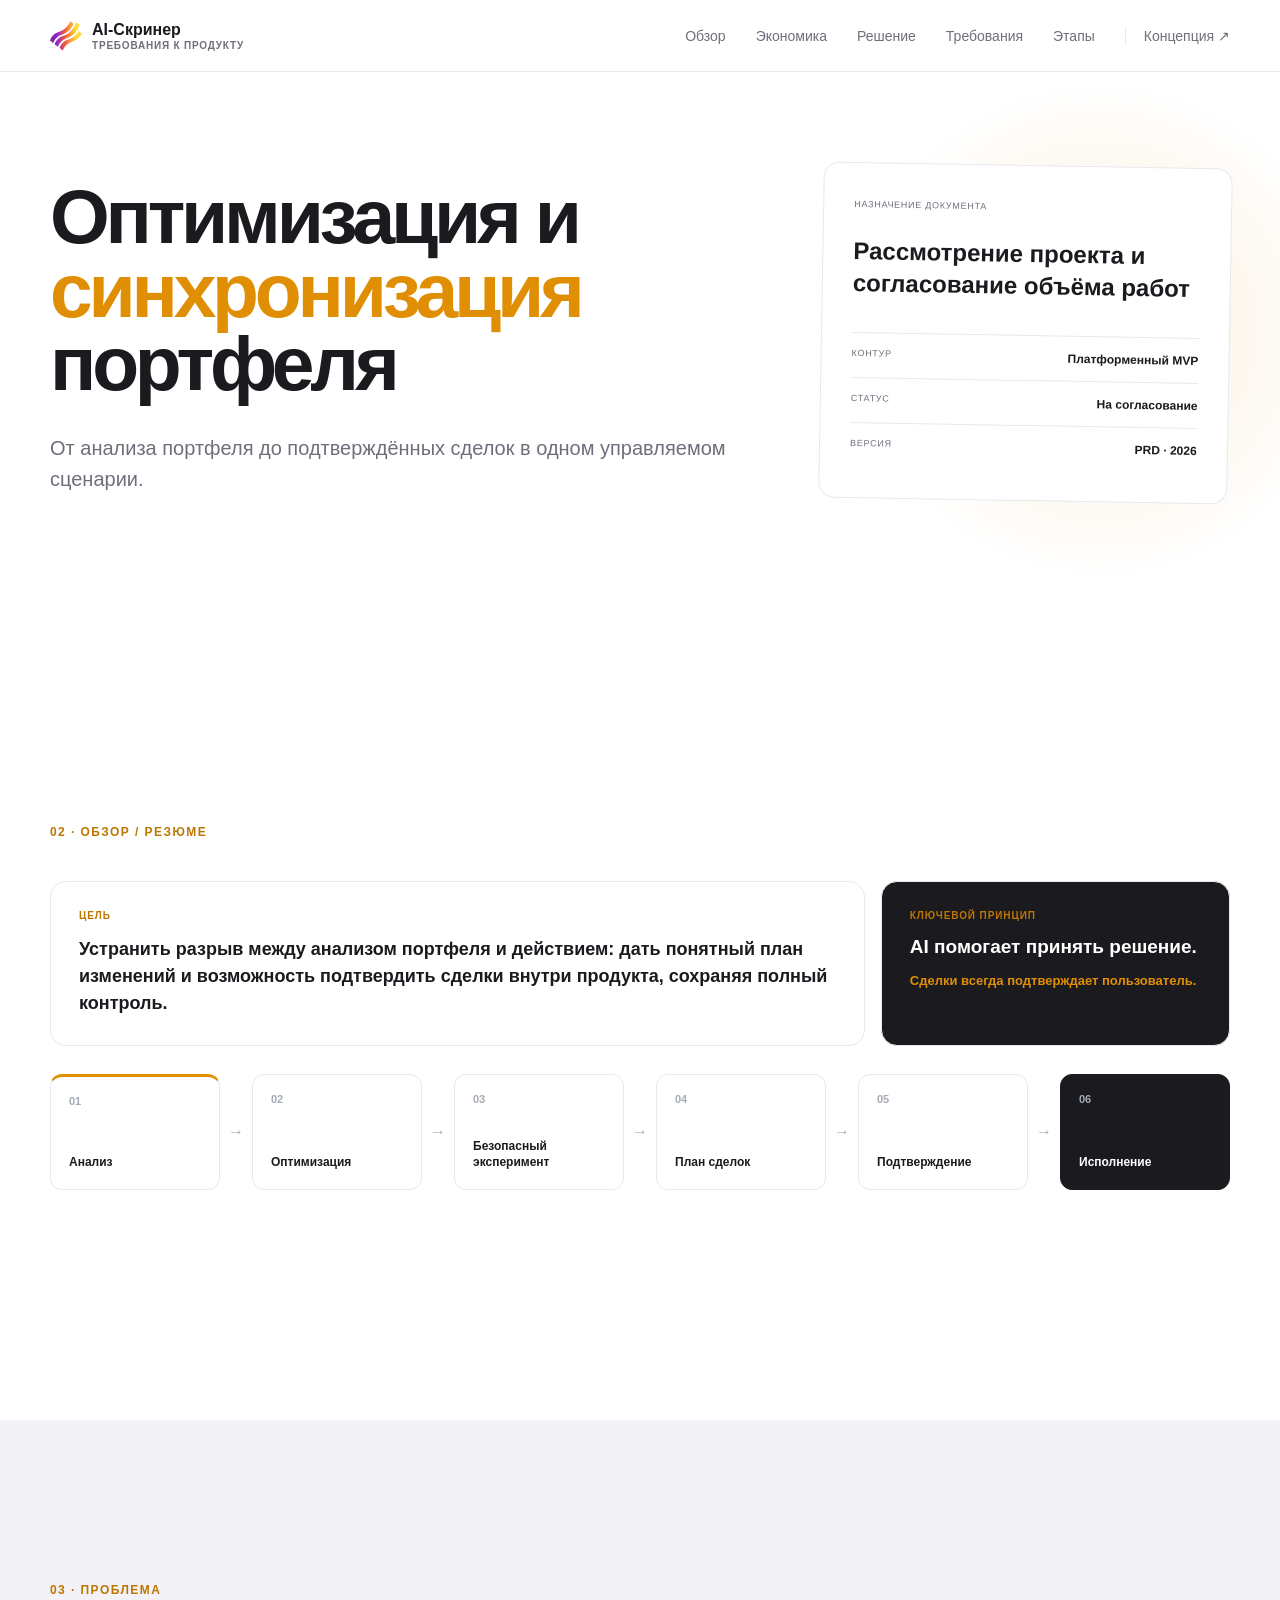
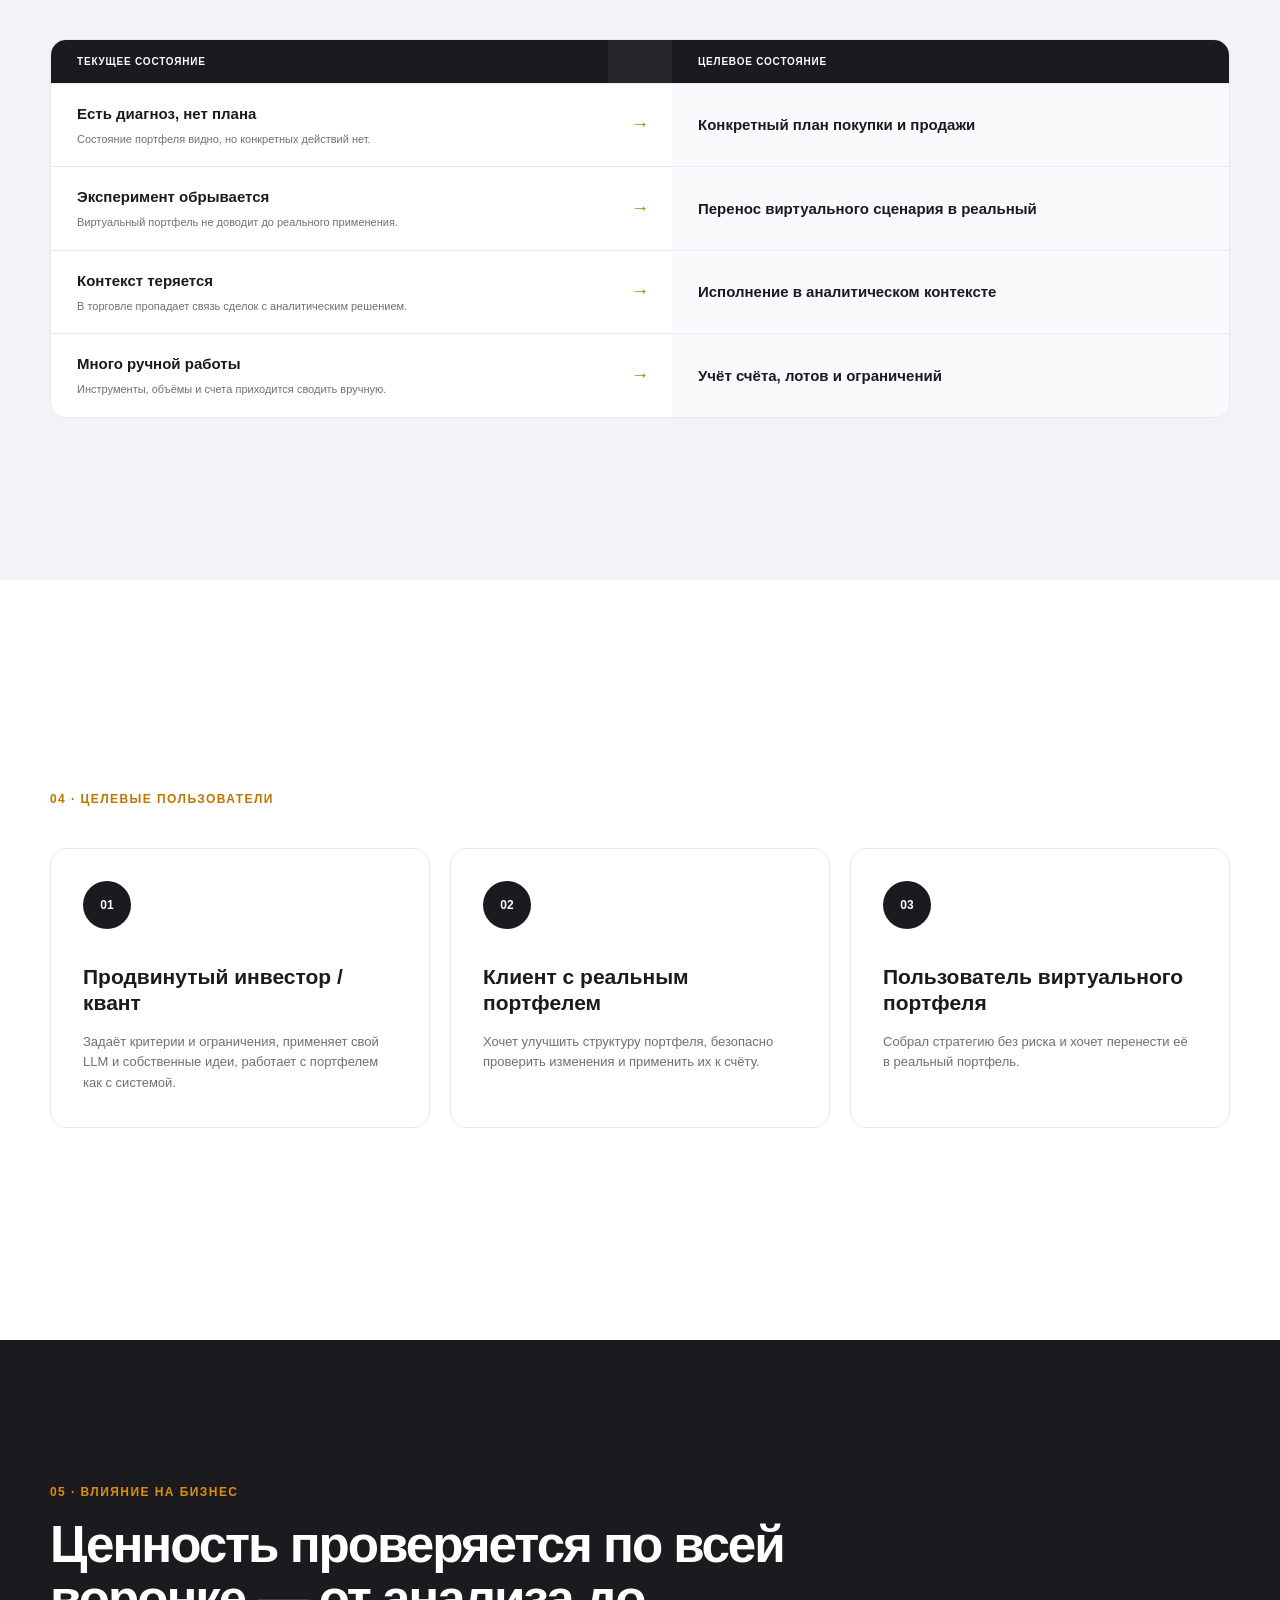
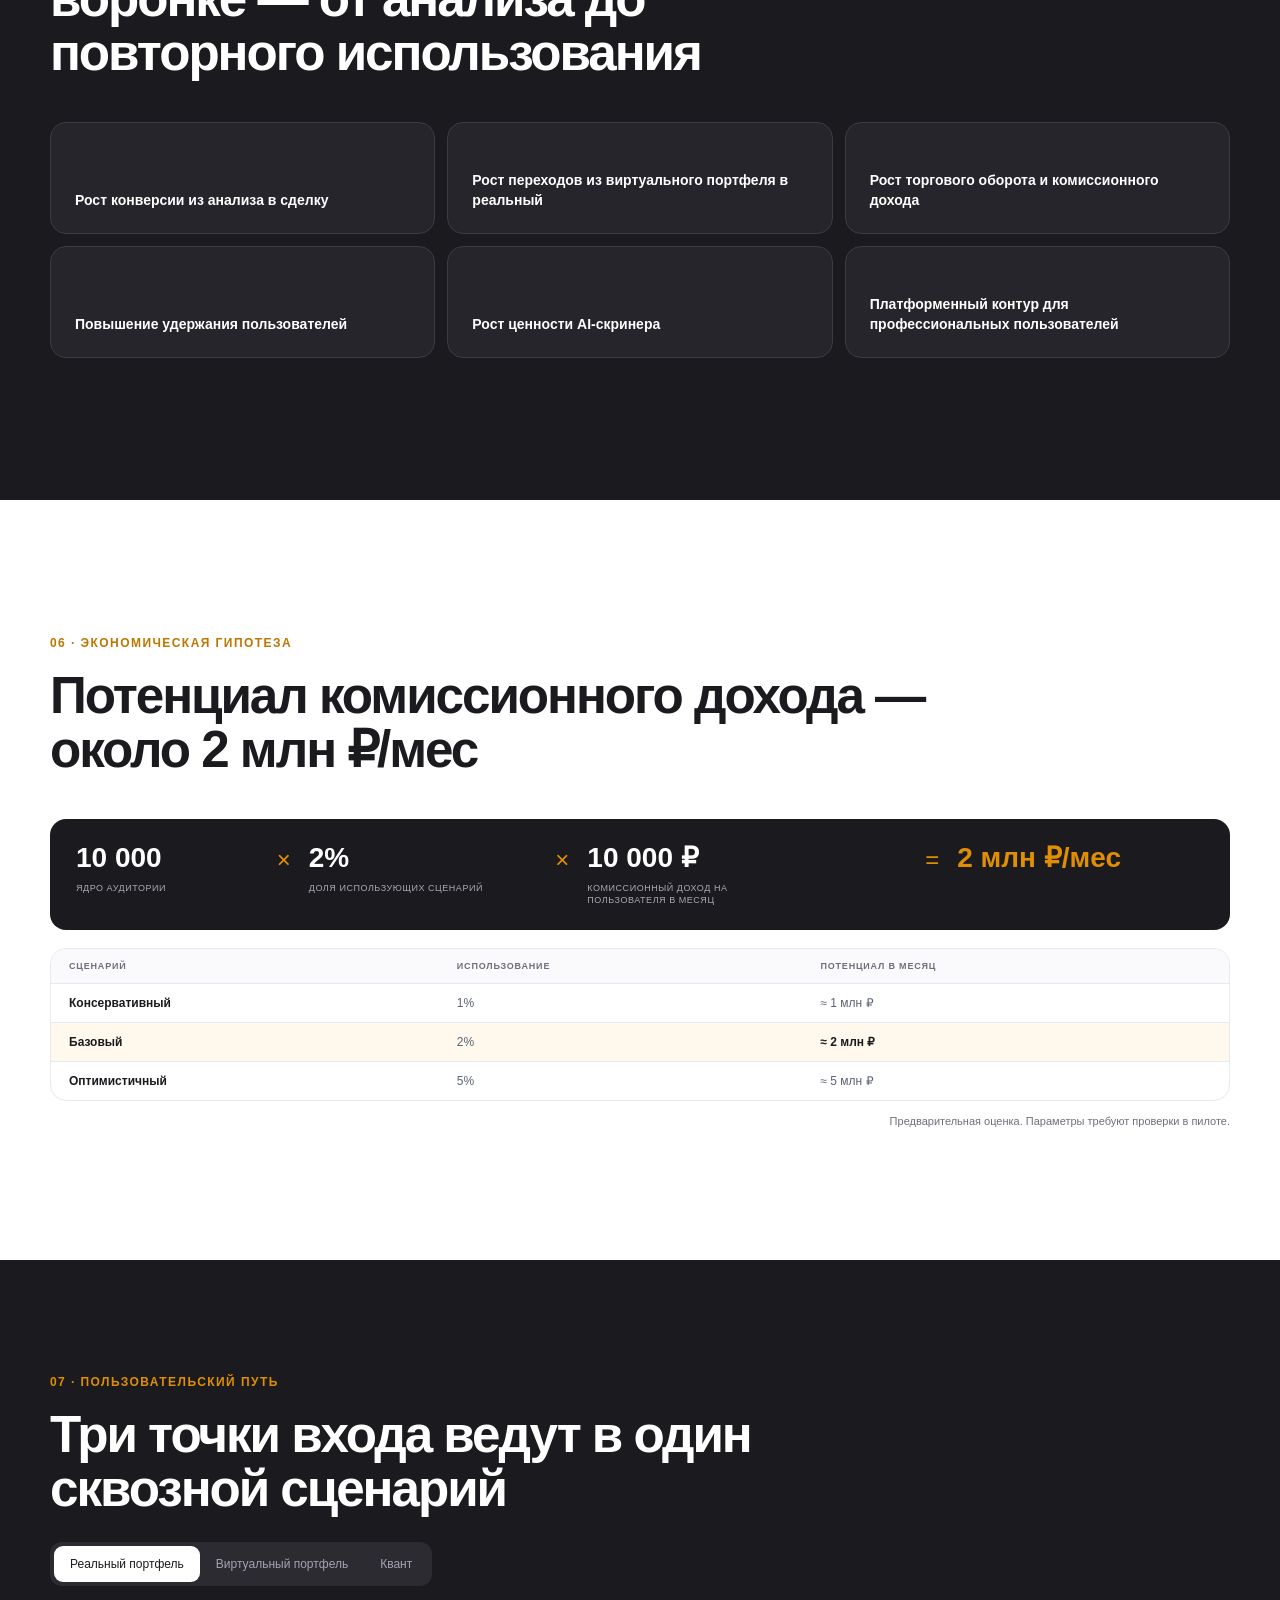
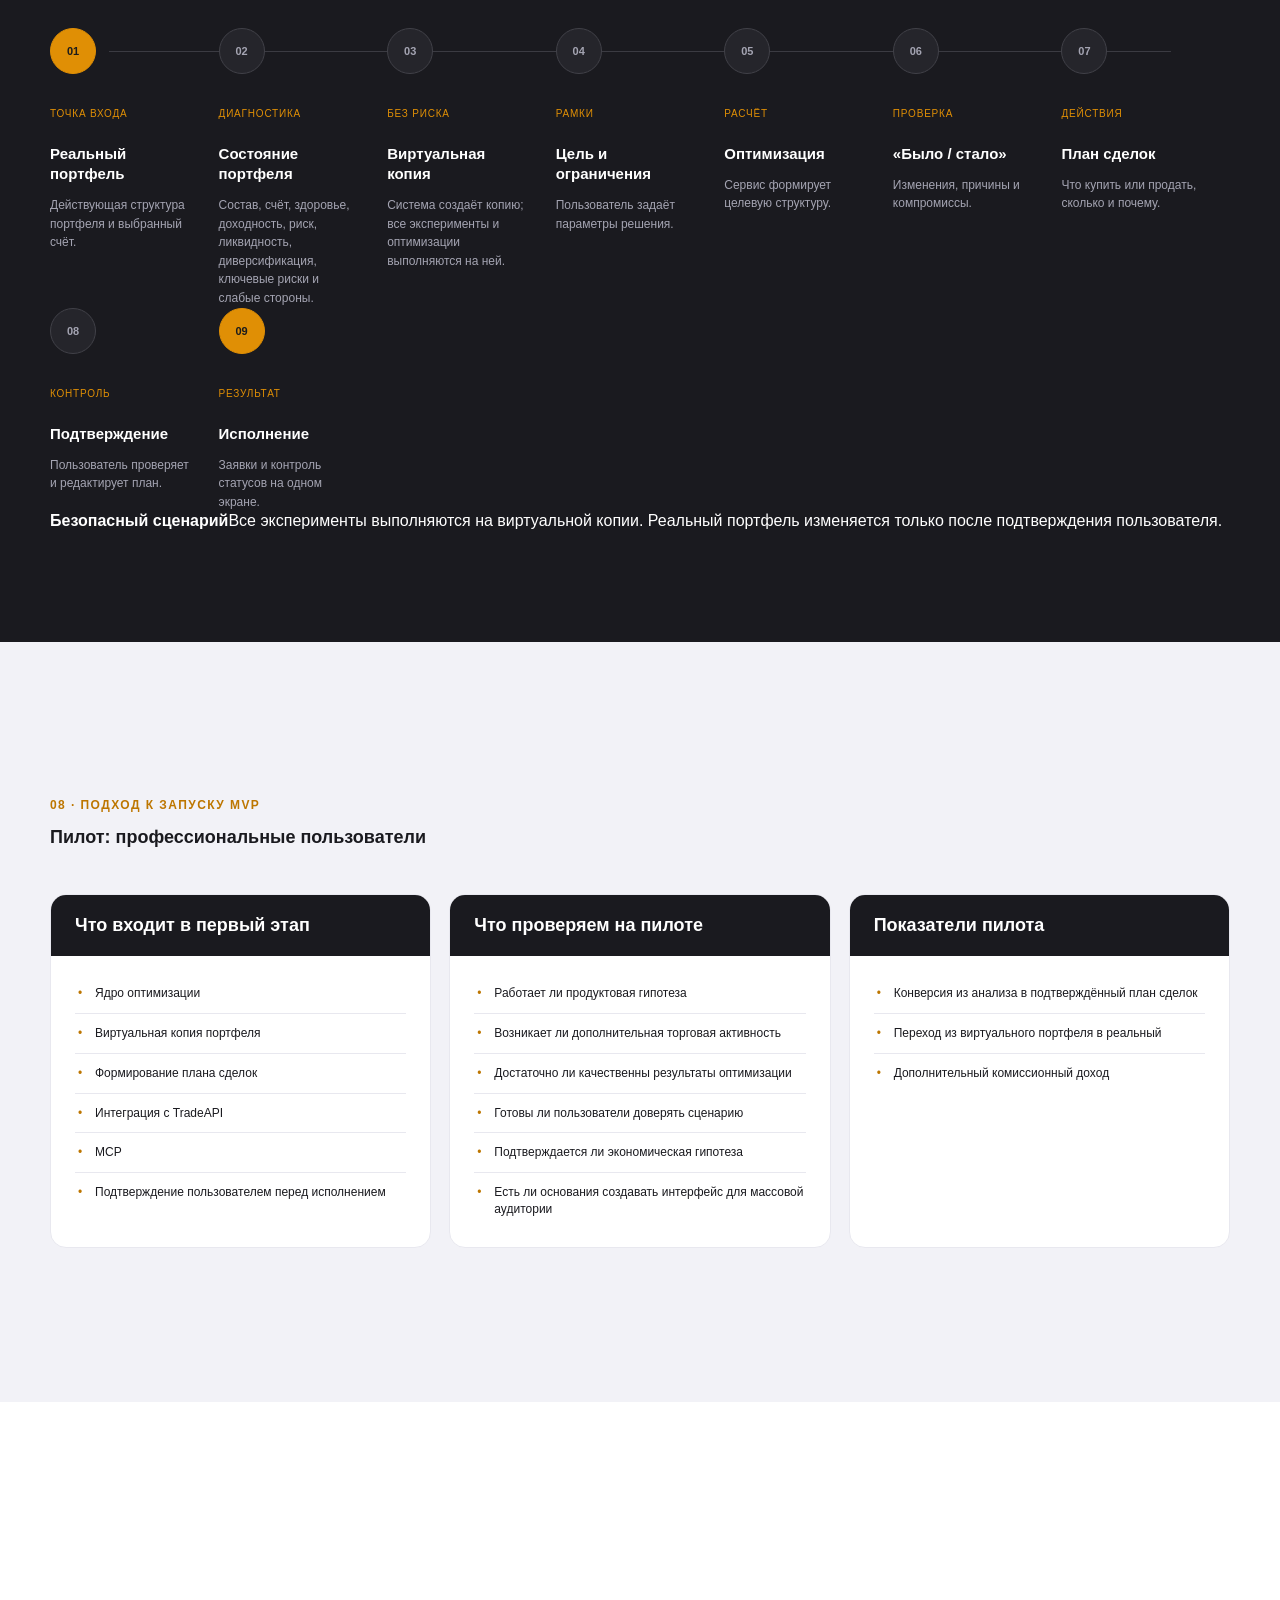
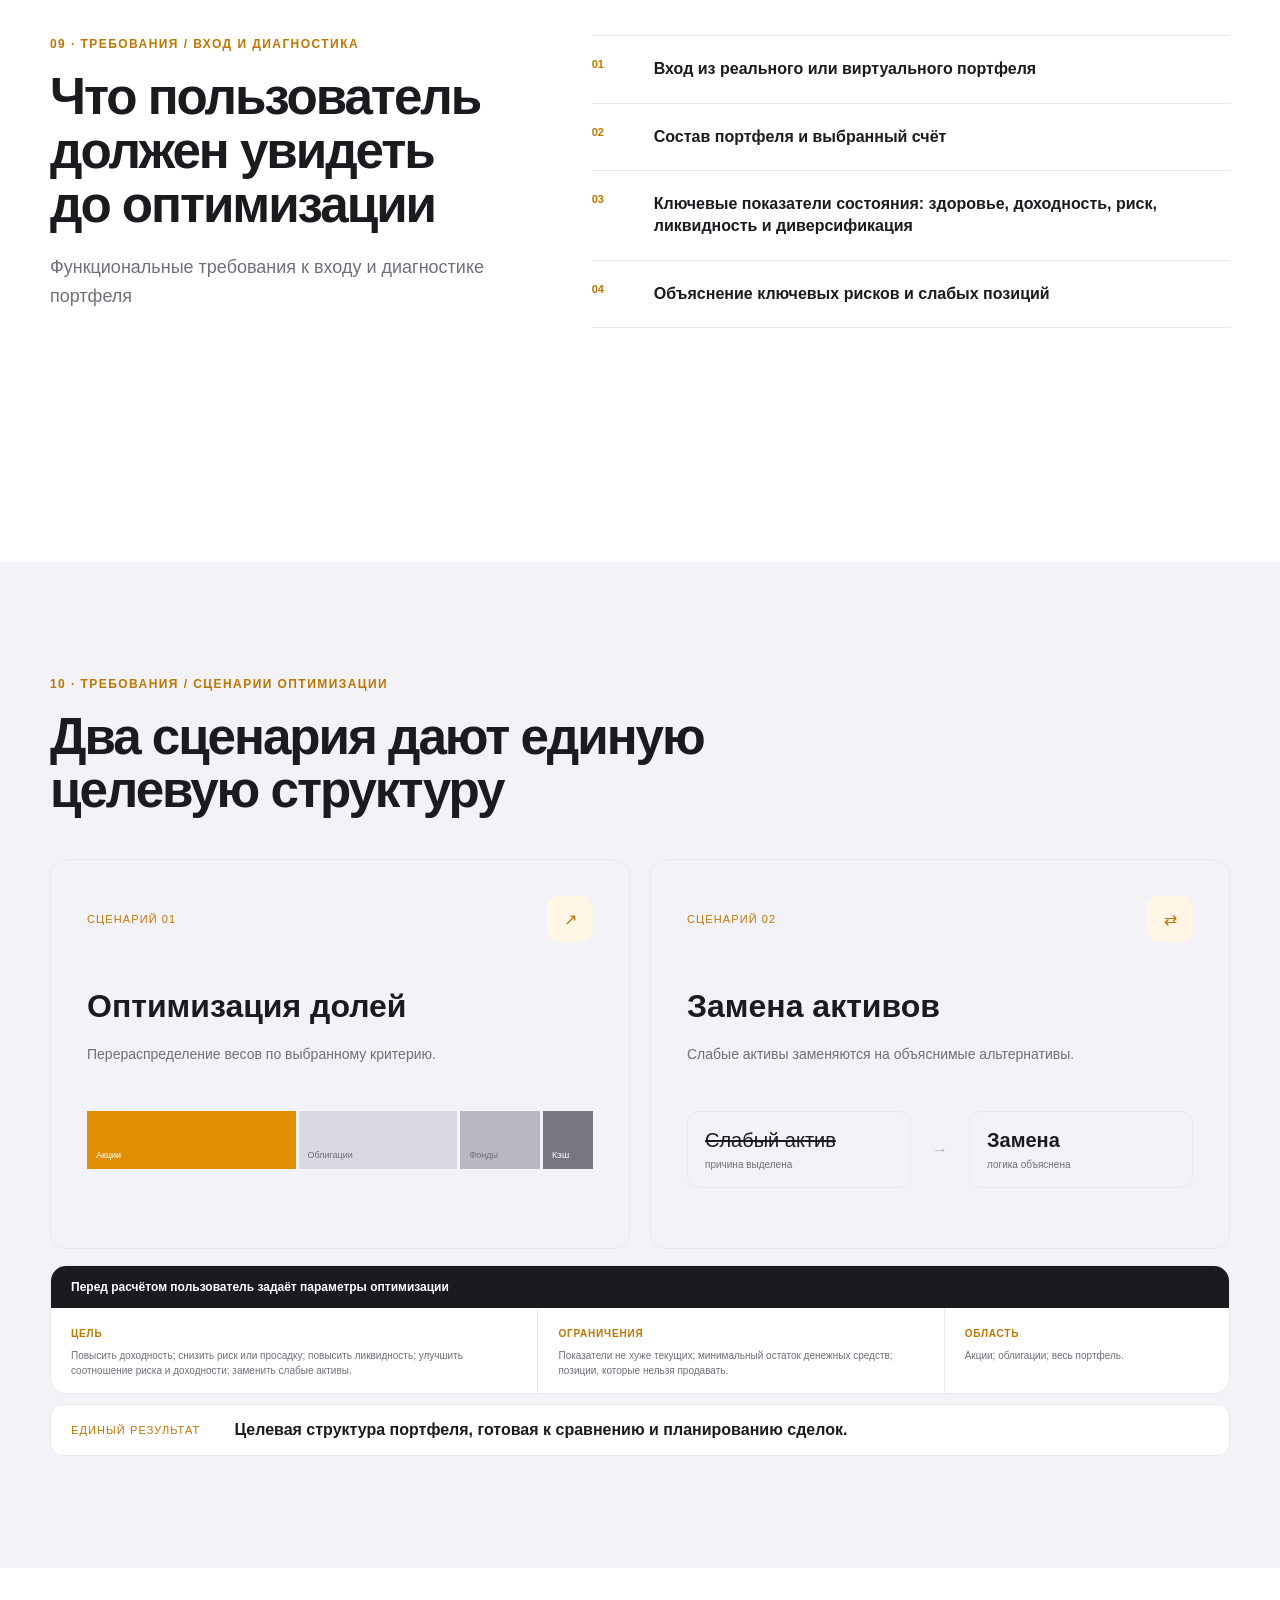
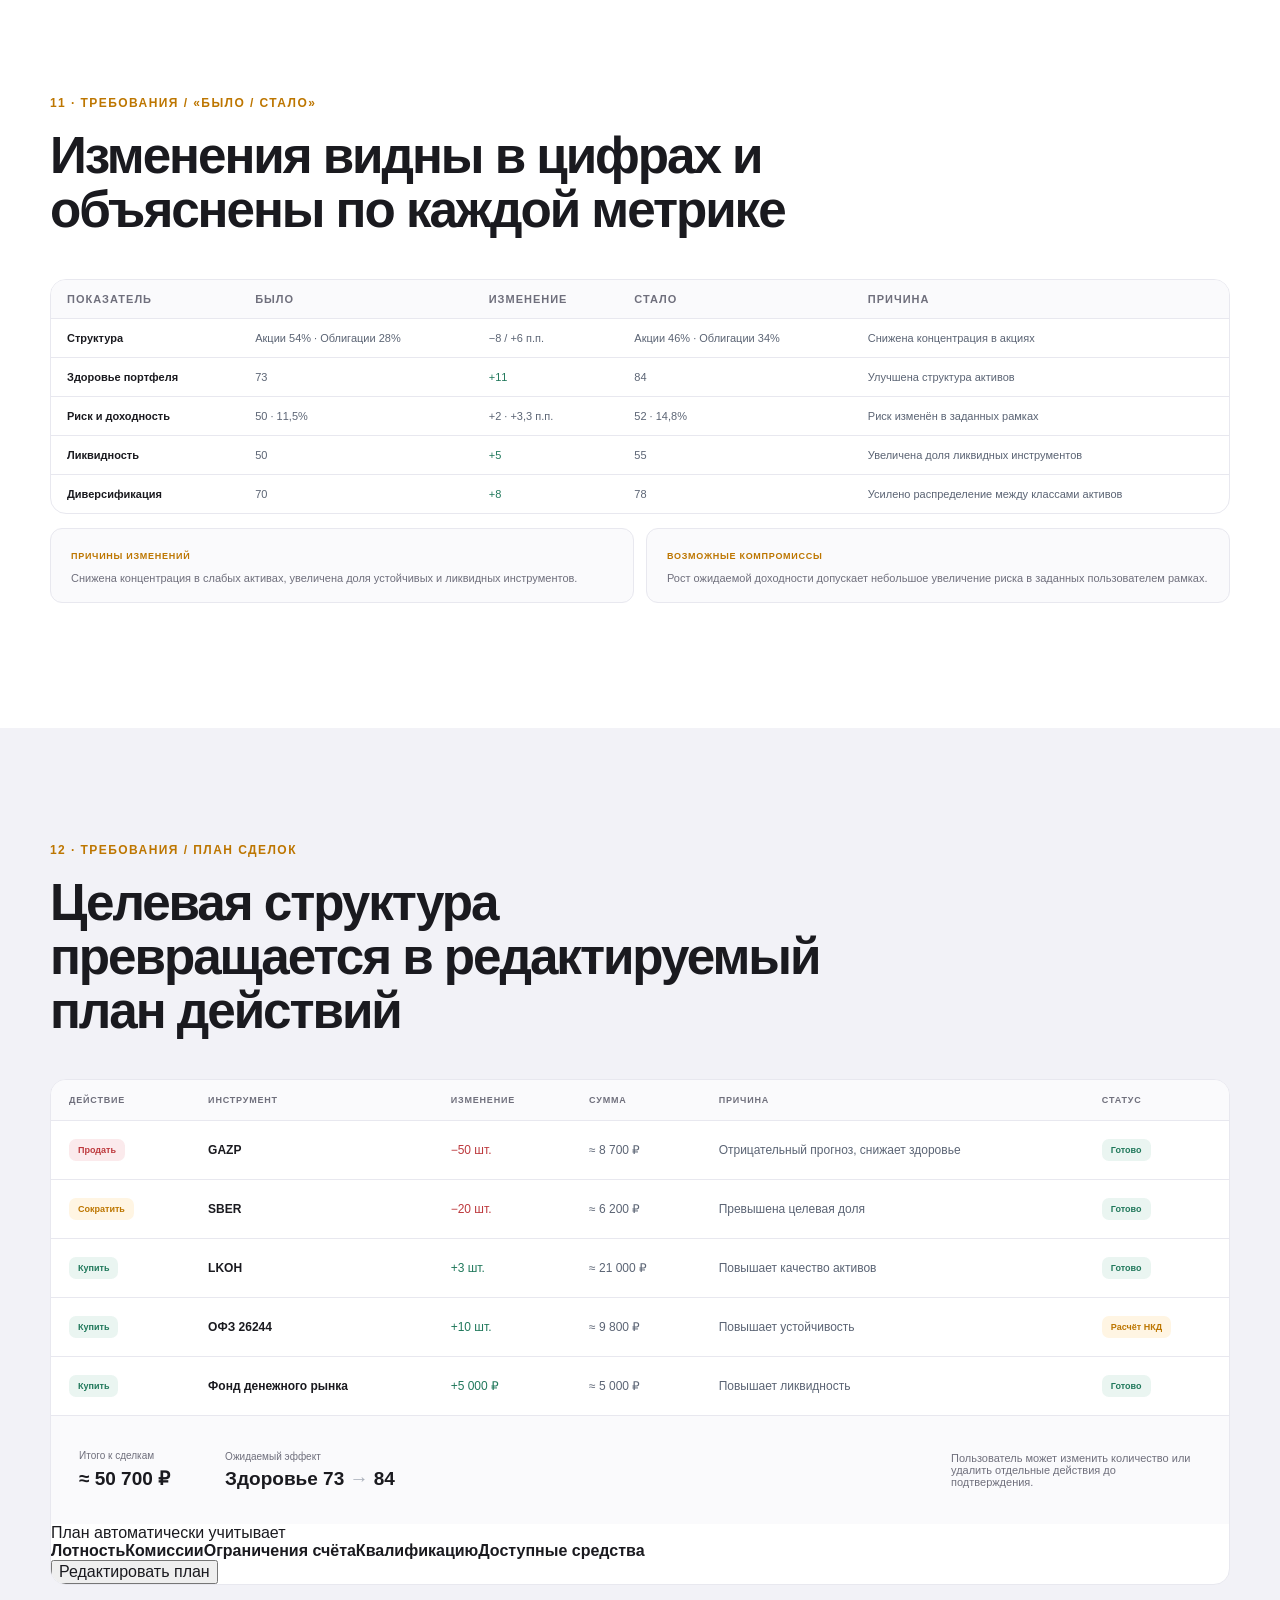
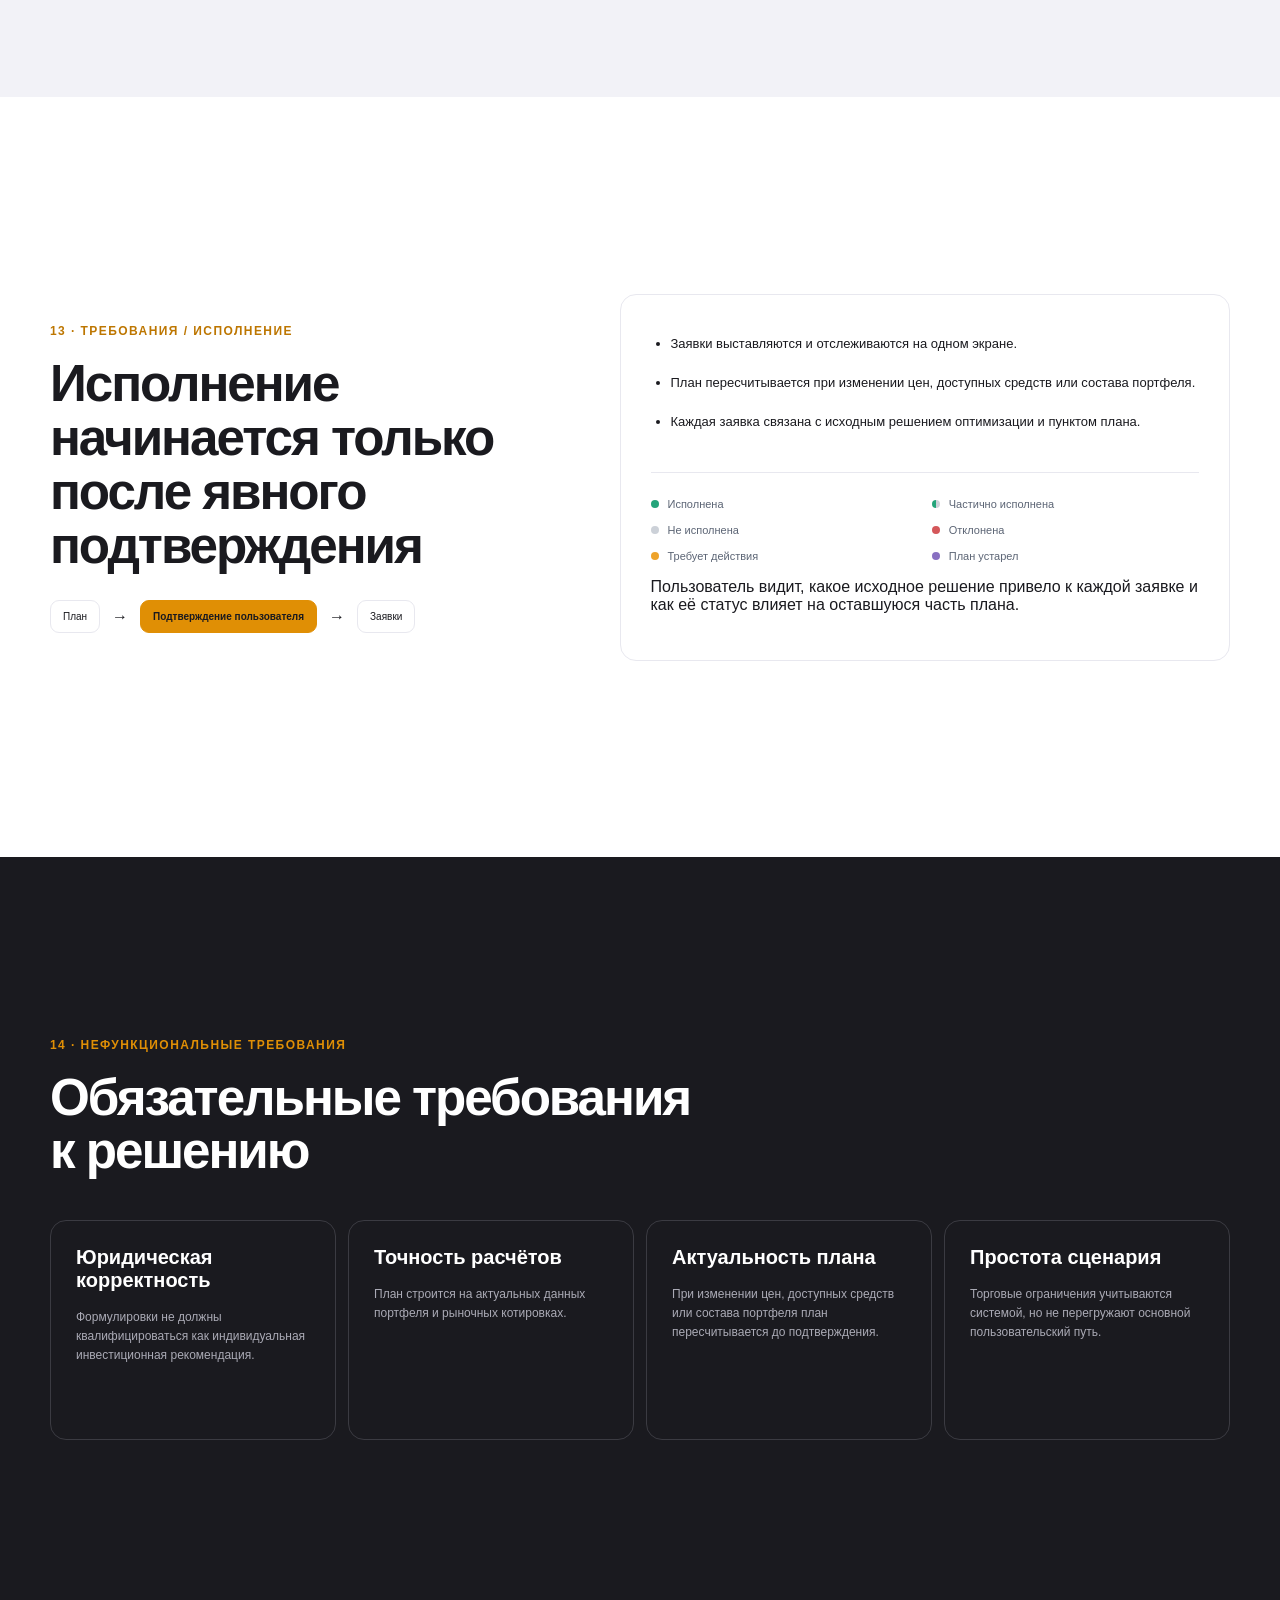
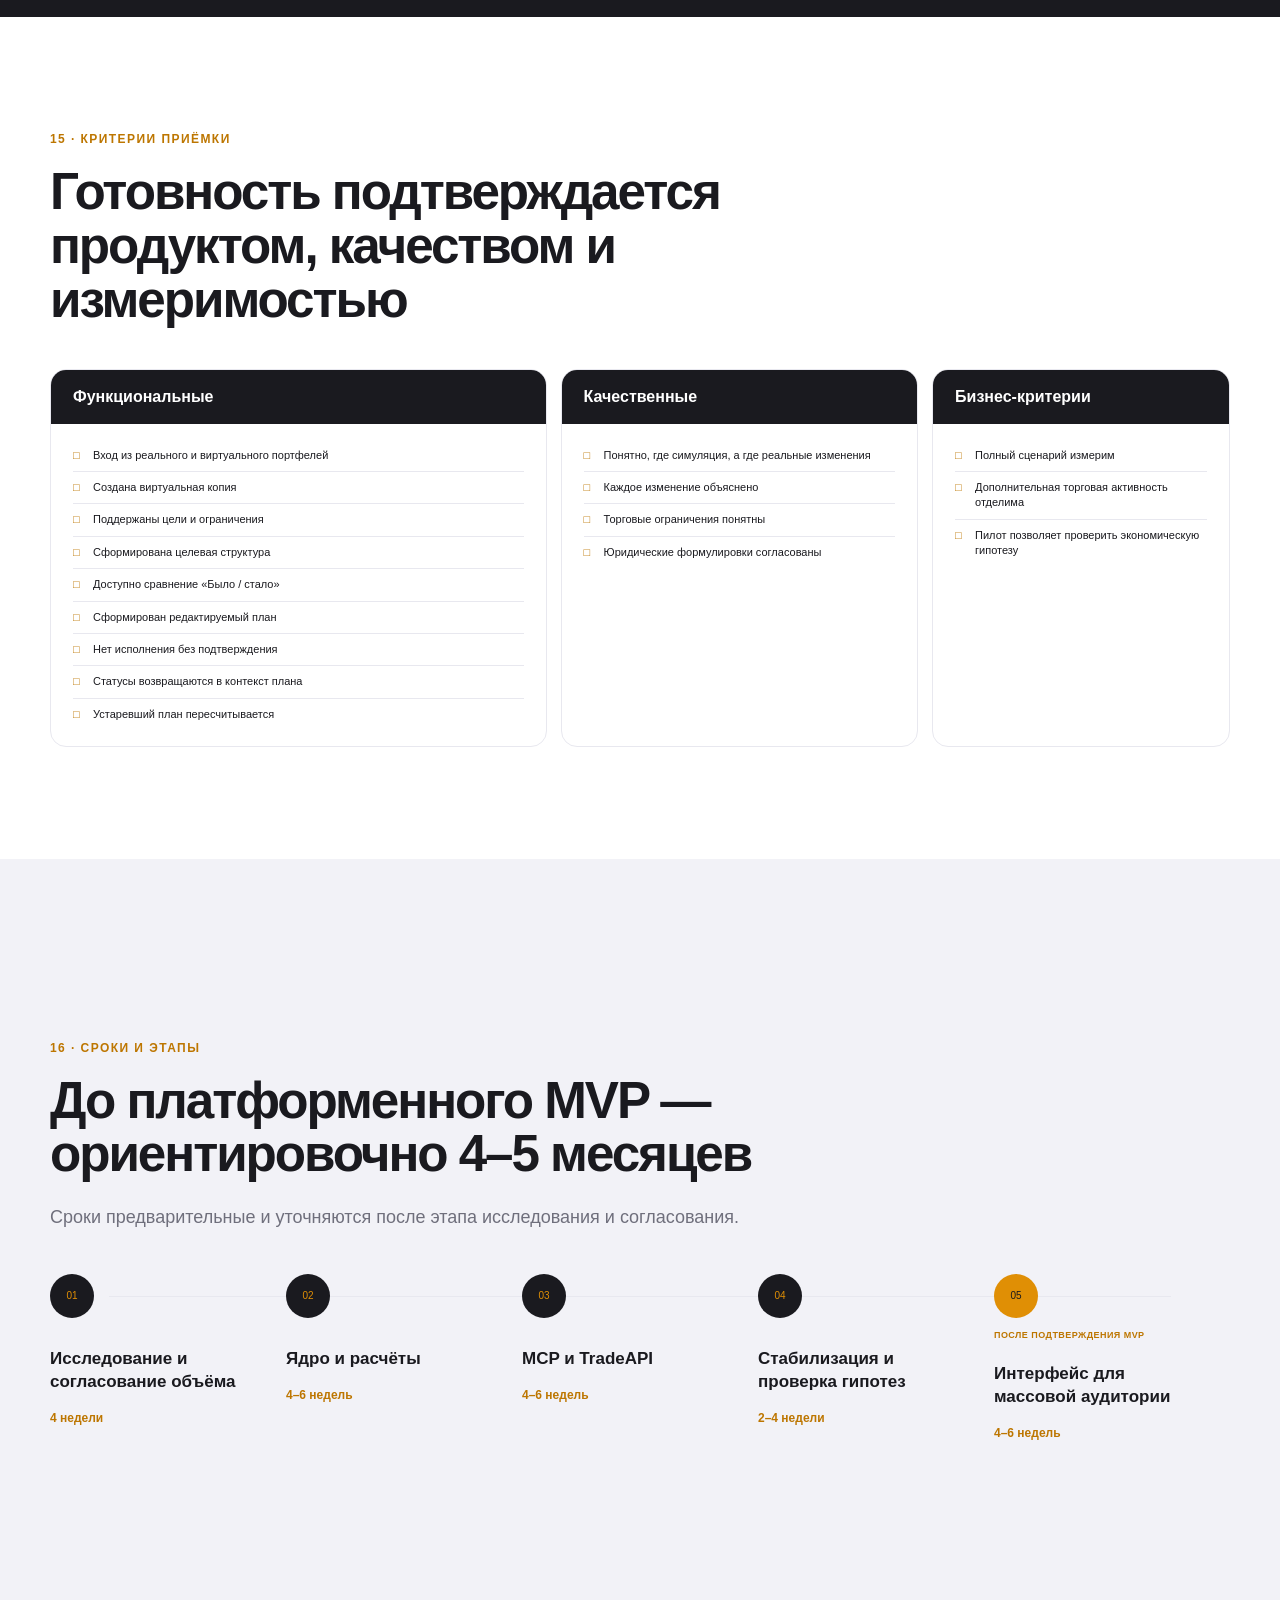
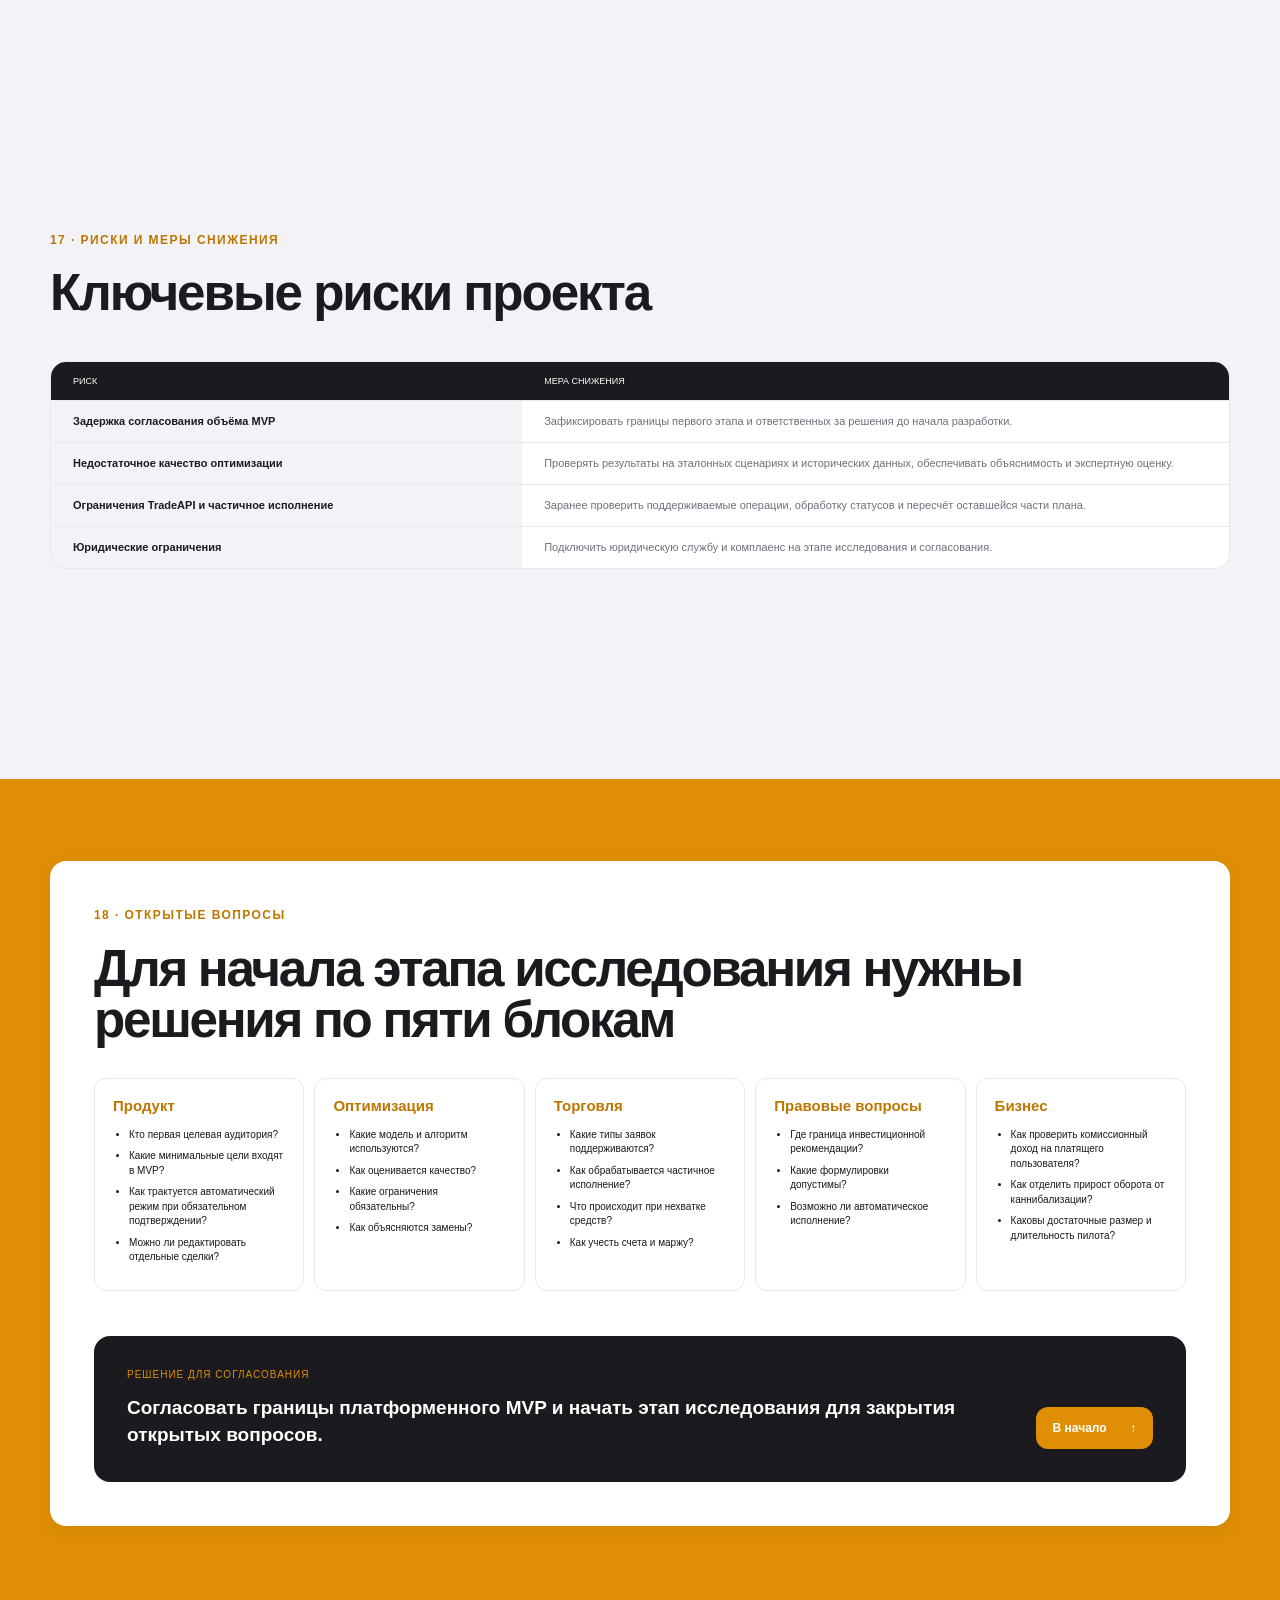
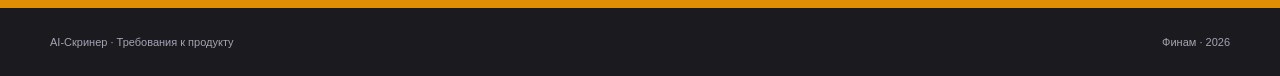
==== commit f60ea849: "Add files via upload" ====
--- a/prd/index.html
+++ b/prd/index.html
@@ -13,14 +13,14 @@
   <header class="topbar" data-topbar>
     <a class="brand" href="#cover" aria-label="В начало PRD">
       <span class="brand-mark"><img src="../assets/finam-logo.ico" alt=""></span>
-      <span>AI-Скринер <small>Product Requirements Document</small></span>
+      <span>AI-Скринер <small>Требования к продукту</small></span>
     </a>
     <nav class="nav" aria-label="Навигация по PRD">
       <a href="#summary">Обзор</a>
       <a href="#economics">Экономика</a>
       <a href="#solution">Решение</a>
       <a href="#requirements">Требования</a>
-      <a href="#delivery">Delivery</a>
+      <a href="#delivery">Этапы</a>
       <a class="concept-link" href="../index.html">Концепция ↗</a>
     </nav>
     <button class="nav-toggle" type="button" aria-label="Открыть меню" aria-expanded="false"><span></span><span></span></button>
@@ -37,17 +37,16 @@
         <aside class="cover-meta card">
           <span class="meta-label">Назначение документа</span>
           <strong>Рассмотрение проекта и согласование объёма работ</strong>
-          <div><span>Контур</span><b>Platform MVP</b></div>
+          <div><span>Контур</span><b>Платформенный MVP</b></div>
           <div><span>Статус</span><b>На согласование</b></div>
           <div><span>Версия</span><b>PRD · 2026</b></div>
         </aside>
       </div>
-      <div class="container slide-index">01 / 21</div>
     </section>
 
-    <section class="section" id="summary" data-slide="02">
+    <section class="section summary-section" id="summary" data-slide="02">
       <div class="container">
-        <header class="section-head"><span class="section-number">02 · Обзор / резюме</span><h2>Аналитика становится управляемым сценарием действия</h2><p>Продукт связывает аналитику, оптимизацию, эксперимент и реальные сделки в одном контексте.</p></header>
+        <header class="section-head label-only"><span class="section-number">02 · Обзор / резюме</span></header>
         <div class="summary-grid">
           <article class="statement-block"><span>Цель</span><strong>Устранить разрыв между анализом портфеля и действием: дать понятный план изменений и возможность подтвердить сделки внутри продукта, сохраняя полный контроль.</strong></article>
           <article class="control-block"><span>Ключевой принцип</span><strong>AI помогает принять решение.</strong><b>Сделки всегда подтверждает пользователь.</b></article>
@@ -58,112 +57,119 @@
 
     <section class="section section-tint" id="problem" data-slide="03">
       <div class="container">
-        <header class="section-head"><span class="section-number">03 · Проблема / цель</span><h2>Разрыв между диагнозом и сделкой создаёт четыре потери</h2></header>
-        <div class="problem-grid compact-cards">
-          <article class="problem-card"><span>01</span><h3>Есть диагноз, нет плана</h3><p>Состояние портфеля видно, но конкретных действий нет.</p></article>
-          <article class="problem-card"><span>02</span><h3>Эксперимент обрывается</h3><p>Виртуальный портфель не доводит до реального применения.</p></article>
-          <article class="problem-card"><span>03</span><h3>Контекст теряется</h3><p>В торговле пропадает связь сделок с аналитическим решением.</p></article>
-          <article class="problem-card"><span>04</span><h3>Много ручной работы</h3><p>Инструменты, объёмы и счета приходится сводить вручную.</p></article>
-        </div>
-        <div class="target-strip"><span>Целевое состояние</span><ul><li>Конкретный план покупки и продажи</li><li>Перенос виртуального сценария в реальный</li><li>Исполнение в аналитическом контексте</li><li>Учёт счёта, лотов и ограничений</li></ul></div>
-      </div>
-    </section>
-
-    <section class="section dark-section" id="business" data-slide="04">
-      <div class="container">
-        <header class="section-head"><span class="section-number">04 · Влияние на бизнес</span><h2>Ценность проверяется по всей воронке — от анализа до повторного использования</h2><p>Все эффекты ниже — гипотезы до получения результатов пилота.</p></header>
-        <div class="business-effects"><span>Рост конверсии от анализа к сделке</span><span>Переход из виртуального портфеля в реальный</span><span>Рост оборота и комиссий</span><span>Повышение удержания</span><span>Рост ценности AI-скринера</span><span>Платформа для профессиональных пользователей</span></div>
-        <div class="metrics-ledger">
-          <article><code>optimization_started</code><p>Запущена оптимизация</p></article><article><code>plan_generated</code><p>Сформирован план</p></article><article><code>plan_confirmed</code><p>План подтверждён</p></article><article><code>order_created</code><p>Создана заявка</p></article><article><code>order_filled</code><p>Заявка исполнена</p></article><article><code>commission_generated</code><p>Получена комиссия</p></article><article><code>virtual_to_real_conversion</code><p>Переход в реальный портфель</p></article><article><code>optimization_repeat_rate</code><p>Повторная оптимизация</p></article>
+        <header class="section-head label-only"><span class="section-number">03 · Проблема</span></header>
+        <div class="state-comparison" aria-label="Сопоставление текущего и целевого состояния">
+          <div class="comparison-head"><span>Текущее состояние</span><i></i><span>Целевое состояние</span></div>
+          <article><div class="current-cell"><strong>Есть диагноз, нет плана</strong><p>Состояние портфеля видно, но конкретных действий нет.</p></div><i>→</i><strong>Конкретный план покупки и продажи</strong></article>
+          <article><div class="current-cell"><strong>Эксперимент обрывается</strong><p>Виртуальный портфель не доводит до реального применения.</p></div><i>→</i><strong>Перенос виртуального сценария в реальный</strong></article>
+          <article><div class="current-cell"><strong>Контекст теряется</strong><p>В торговле пропадает связь сделок с аналитическим решением.</p></div><i>→</i><strong>Исполнение в аналитическом контексте</strong></article>
+          <article><div class="current-cell"><strong>Много ручной работы</strong><p>Инструменты, объёмы и счета приходится сводить вручную.</p></div><i>→</i><strong>Учёт счёта, лотов и ограничений</strong></article>
         </div>
       </div>
     </section>
 
-    <section class="section economics-hero" id="economics" data-slide="05">
-      <div class="container economics-grid">
-        <header class="section-head"><span class="section-number">05 · Численная оценка прибыли</span><h2>Около 2 млн ₽ комиссионного дохода в месяц</h2><div class="hypothesis-label">Предварительная гипотеза · требует проверки в рамках пилота</div></header>
-        <div class="input-stack"><article><span>Ядро аудитории</span><strong>10 000</strong><small>пользователей</small></article><i>×</i><article><span>Использование</span><strong>2%</strong><small>гипотеза</small></article><i>×</i><article><span>ARPPU</span><strong>10 000 ₽</strong><small>в месяц</small></article><i>=</i><article class="result-card"><span>Потенциал</span><strong>≈ 2 000 000 ₽</strong><small>в месяц</small></article></div>
+    <section class="section" id="users" data-slide="04">
+      <div class="container">
+        <header class="section-head label-only"><span class="section-number">04 · Целевые пользователи</span></header>
+        <div class="three-grid target-users">
+          <article class="audience-card"><div class="avatar">01</div><h3>Продвинутый инвестор / квант</h3><p>Задаёт критерии и ограничения, применяет свой LLM и собственные идеи, работает с портфелем как с системой.</p></article>
+          <article class="audience-card"><div class="avatar">02</div><h3>Клиент с реальным портфелем</h3><p>Хочет улучшить структуру портфеля, безопасно проверить изменения и применить их к счёту.</p></article>
+          <article class="audience-card"><div class="avatar">03</div><h3>Пользователь виртуального портфеля</h3><p>Собрал стратегию без риска и хочет перенести её в реальный портфель.</p></article>
+        </div>
       </div>
     </section>
 
-    <section class="section section-tint" id="calculation" data-slide="06">
+    <section class="section dark-section" id="business" data-slide="05">
       <div class="container">
-        <header class="section-head"><span class="section-number">06 · Описание расчёта прибыли</span><h2>Результат линейно зависит от использования и ARPPU</h2></header>
-        <div class="formula-large">10 000 <i>×</i> 2% <i>×</i> 10 000 ₽ <i>=</i> <strong>2 000 000 ₽ / месяц</strong></div>
-        <div class="definition-row"><span><b>10 000</b> ядро доступной аудитории</span><span><b>2%</b> доля использующих сценарий</span><span><b>10 000 ₽</b> комиссионный ARPPU</span></div>
-        <div class="scenario-table table-card"><div class="table-scroll"><table><thead><tr><th>Сценарий</th><th>Использование</th><th>Потенциал / месяц</th><th>Статус</th></tr></thead><tbody><tr><td><b>Консервативный</b></td><td>1%</td><td>≈ 1 млн ₽</td><td><span class="hypothesis-chip">Гипотеза</span></td></tr><tr class="base-row"><td><b>Базовый</b></td><td>2%</td><td><b>≈ 2 млн ₽</b></td><td><span class="hypothesis-chip">Гипотеза</span></td></tr><tr><td><b>Оптимистичный</b></td><td>5%</td><td>≈ 5 млн ₽</td><td><span class="hypothesis-chip">Гипотеза</span></td></tr></tbody></table></div></div>
-        <div class="validation-line"><b>Требуют проверки:</b><span>размер ядра</span><span>использование</span><span>ARPPU</span><span>дополнительный оборот</span><span>частота повторения</span></div>
+        <header class="section-head"><span class="section-number">05 · Влияние на бизнес</span><h2>Ценность проверяется по всей воронке — от анализа до повторного использования</h2></header>
+        <div class="business-effects"><span>Рост конверсии из анализа в сделку</span><span>Рост переходов из виртуального портфеля в реальный</span><span>Рост торгового оборота и комиссионного дохода</span><span>Повышение удержания пользователей</span><span>Рост ценности AI-скринера</span><span>Платформенный контур для профессиональных пользователей</span></div>
       </div>
     </section>
 
-    <section class="section" id="stakeholders" data-slide="07">
+    <section class="section economics-hero" id="economics" data-slide="06">
       <div class="container">
-        <header class="section-head"><span class="section-number">07 · Заинтересованные стороны</span><h2>Согласование требует трёх контуров ответственности</h2><p>Именованные владельцы не определены и должны быть назначены в Discovery.</p></header>
-        <div class="stakeholder-map"><article><header><span>01</span><h3>Product</h3></header><div><b>AI-скринер</b><b>Портфельная аналитика</b><b>Виртуальные портфели</b><b>Торговые продукты</b></div></article><article><header><span>02</span><h3>Technology</h3></header><div><b>Backend</b><b>Portfolio data</b><b>Quant / optimisation</b><b>MCP</b><b>TradeAPI</b><b>n8n</b><b>Web</b><b>Mobile</b></div></article><article><header><span>03</span><h3>Control</h3></header><div><b>Legal</b><b>Compliance</b><b>Information Security</b><b>Risk</b><b>Finance</b><b>Analytics</b></div></article></div>
+        <header class="section-head"><span class="section-number">06 · Экономическая гипотеза</span><h2>Потенциал комиссионного дохода —<br><span class="nowrap">около 2&nbsp;млн&nbsp;₽/мес</span></h2></header>
+        <div class="economic-formula" aria-label="10 000 умножить на 2 процента умножить на 10 000 рублей равно 2 миллиона рублей в месяц"><div class="formula-line"><span><b>10&nbsp;000</b><small>Ядро аудитории</small></span><i>×</i><span><b>2%</b><small>Доля использующих сценарий</small></span><i>×</i><span><b>10&nbsp;000&nbsp;₽</b><small>Комиссионный доход на пользователя в&nbsp;месяц</small></span><i>=</i><strong>2&nbsp;млн&nbsp;₽/мес</strong></div></div>
+        <div class="scenario-table table-card economic-table"><div class="table-scroll"><table><thead><tr><th>Сценарий</th><th>Использование</th><th>Потенциал в месяц</th></tr></thead><tbody><tr><td><b>Консервативный</b></td><td>1%</td><td>≈ 1 млн ₽</td></tr><tr class="base-row"><td><b>Базовый</b></td><td>2%</td><td><b>≈ 2 млн ₽</b></td></tr><tr><td><b>Оптимистичный</b></td><td>5%</td><td>≈ 5 млн ₽</td></tr></tbody></table></div></div>
+        <p class="economic-note">Предварительная оценка. Параметры требуют проверки в пилоте.</p>
       </div>
     </section>
 
-    <section class="section dark-section" id="solution" data-slide="08">
+    <section class="section dark-section" id="solution" data-slide="07">
       <div class="container">
-        <header class="section-head"><span class="section-number">08 · Описание решения</span><h2>Решение сохраняет контекст на девяти шагах</h2></header>
-        <div class="solution-chain"><div><b>01</b><span>Реальный или виртуальный портфель</span></div><i>→</i><div><b>02</b><span>Диагностика</span></div><i>→</i><div><b>03</b><span>Виртуальная копия</span></div><i>→</i><div><b>04</b><span>Цель и ограничения</span></div><i>→</i><div><b>05</b><span>Оптимизация</span></div><i>→</i><div><b>06</b><span>«Было / стало»</span></div><i>→</i><div><b>07</b><span>План сделок</span></div><i>→</i><div><b>08</b><span>Подтверждение</span></div><i>→</i><div><b>09</b><span>Исполнение и статусы</span></div></div>
-        <div class="journey-note"><b>Граница безопасности</b><span>Все эксперименты выполняются на виртуальной копии. Реальные активы изменяются только после подтверждения пользователя.</span></div>
+        <header class="section-head journey-head"><span class="section-number">07 · Пользовательский путь</span><h2>Три точки входа ведут в&nbsp;один сквозной сценарий</h2><div class="segmented" role="group" aria-label="Тип сценария"><button class="active" data-mode="real">Реальный портфель</button><button data-mode="virtual">Виртуальный портфель</button><button data-mode="quant">Квант</button></div></header>
+        <div class="timeline timeline-journey prd-journey" data-timeline data-timeline-default>
+          <article><b>01</b><div><span class="question">Точка входа</span><h3 data-real="Реальный портфель" data-virtual="Виртуальный портфель" data-quant="Собственный LLM и идеи">Реальный портфель</h3><p data-real="Действующая структура портфеля и выбранный счёт." data-virtual="Стратегия, собранная и проверенная без риска." data-quant="Собственные критерии, ограничения и аналитический процесс.">Действующая структура портфеля и выбранный счёт.</p></div></article>
+          <article><b>02</b><div><span class="question">Диагностика</span><h3>Состояние портфеля</h3><p>Состав, счёт, здоровье, доходность, риск, ликвидность, диверсификация, ключевые риски и слабые стороны.</p></div></article>
+          <article><b>03</b><div><span class="question">Без риска</span><h3>Виртуальная копия</h3><p>Система создаёт копию; все эксперименты и оптимизации выполняются на ней.</p></div></article>
+          <article><b>04</b><div><span class="question">Рамки</span><h3>Цель и ограничения</h3><p>Пользователь задаёт параметры решения.</p></div></article>
+          <article><b>05</b><div><span class="question">Расчёт</span><h3>Оптимизация</h3><p>Сервис формирует целевую структуру.</p></div></article>
+          <article><b>06</b><div><span class="question">Проверка</span><h3>«Было / стало»</h3><p>Изменения, причины и компромиссы.</p></div></article>
+          <article><b>07</b><div><span class="question">Действия</span><h3>План сделок</h3><p>Что купить или продать, сколько и почему.</p></div></article>
+          <article><b>08</b><div><span class="question">Контроль</span><h3>Подтверждение</h3><p>Пользователь проверяет и редактирует план.</p></div></article>
+          <article><b>09</b><div><span class="question">Результат</span><h3>Исполнение</h3><p>Заявки и контроль статусов на одном экране.</p></div></article>
+        </div>
+        <div class="timeline timeline-quant prd-quant" data-timeline data-timeline-quant hidden>
+          <article><b>01</b><div><span class="question">Как встроить в&nbsp;свой процесс?</span><h3>Настраивает n8n под свои задачи</h3><p>Использует MCP Скринера и собирает собственный процесс работы с&nbsp;портфелем.</p></div></article>
+          <article><b>02</b><div><span class="question">Чем дополнить модель?</span><h3>Добавляет собственную аналитику</h3><p>Например, подключает анализ новостного фона и другие внешние источники данных.</p></div></article>
+          <article><b>03</b><div><span class="question">Как автоматизировать процесс?</span><h3>Устанавливает расписание</h3><p>Автоматизирует запуск анализа и ребалансировку портфеля.</p></div></article>
+        </div>
+        <div class="journey-note"><b>Безопасный сценарий</b><span>Все эксперименты выполняются на виртуальной копии. Реальный портфель изменяется только после подтверждения пользователя.</span></div>
+      </div>
+    </section>
+
+    <section class="section section-tint" id="mvp-strategy" data-slide="08">
+      <div class="container">
+        <header class="section-head mvp-head"><span class="section-number">08 · Подход к запуску MVP</span><p>Пилот: профессиональные пользователи</p></header>
+        <div class="mvp-strategy-grid">
+          <article><header>Что входит в первый этап</header><ul><li>Ядро оптимизации</li><li>Виртуальная копия портфеля</li><li>Формирование плана сделок</li><li>Интеграция с TradeAPI</li><li>MCP</li><li>Подтверждение пользователем перед исполнением</li></ul></article>
+          <article><header>Что проверяем на пилоте</header><ul><li>Работает ли продуктовая гипотеза</li><li>Возникает ли дополнительная торговая активность</li><li>Достаточно ли качественны результаты оптимизации</li><li>Готовы ли пользователи доверять сценарию</li><li>Подтверждается ли экономическая гипотеза</li><li>Есть ли основания создавать интерфейс для массовой аудитории</li></ul></article>
+          <article><header>Показатели пилота</header><ul><li>Конверсия из анализа в подтверждённый план сделок</li><li>Переход из виртуального портфеля в реальный</li><li>Дополнительный комиссионный доход</li></ul></article>
+        </div>
       </div>
     </section>
 
     <section class="section" id="requirements" data-slide="09">
-      <div class="container req-layout"><header class="section-head"><span class="section-number">09 · Требования / вход и диагностика</span><h2>Сценарий начинается с проверяемого состояния портфеля</h2><p>Пользователь входит из реального или виртуального портфеля и до оптимизации понимает исходные данные.</p></header><div class="req-list"><article><b>FR-01</b><span>Запуск из реального или виртуального портфеля</span></article><article><b>FR-02</b><span>Состав портфеля и выбранный счёт</span></article><article><b>FR-03</b><span>Здоровье, доходность, риск, ликвидность и диверсификация</span></article><article><b>FR-04</b><span>Объяснение ключевых рисков и слабых позиций</span></article></div></div>
+      <div class="container req-layout"><header class="section-head"><span class="section-number">09 · Требования / вход и диагностика</span><h2>Что пользователь должен увидеть до&nbsp;оптимизации</h2><p>Функциональные требования к&nbsp;входу и&nbsp;диагностике портфеля</p></header><div class="req-list"><article><span>Вход из реального или виртуального портфеля</span></article><article><span>Состав портфеля и выбранный счёт</span></article><article><span>Ключевые показатели состояния: здоровье, доходность, риск, ликвидность и диверсификация</span></article><article><span>Объяснение ключевых рисков и слабых позиций</span></article></div></div>
     </section>
 
-    <section class="section section-tint" id="virtual-copy" data-slide="10">
-      <div class="container twin-state"><header class="section-head"><span class="section-number">10 · Требования / виртуальная копия</span><h2>Эксперимент отделён от реальных активов</h2></header><div class="state-card real-state"><span>Реальный портфель</span><strong>Исходное состояние</strong><p>Данные доступны для анализа, но не изменяются экспериментом.</p><b>Без изменений</b></div><div class="copy-arrow"><span>Создать копию</span>→</div><div class="state-card virtual-state"><span>Виртуальная копия</span><strong>Рабочее пространство</strong><p>Все оптимизации выполняются здесь до подтверждения.</p><b>Изменения не применены</b></div><div class="safety-rule">Интерфейс всегда явно показывает, применены изменения или остаются симуляцией.</div></div>
+    <section class="section section-tint" id="scenarios" data-slide="10">
+      <div class="container"><header class="section-head"><span class="section-number">10 · Требования / сценарии оптимизации</span><h2>Два сценария дают единую целевую структуру</h2></header><div class="scenario-grid"><article class="scenario-card"><div class="scenario-top"><span>Сценарий 01</span><i>↗</i></div><h3>Оптимизация долей</h3><p>Перераспределение весов по выбранному критерию.</p><div class="allocation"><span style="--w:42%">Акции</span><span style="--w:32%">Облигации</span><span style="--w:16%">Фонды</span><span style="--w:10%">Кэш</span></div></article><article class="scenario-card"><div class="scenario-top"><span>Сценарий 02</span><i>⇄</i></div><h3>Замена активов</h3><p>Слабые активы заменяются на объяснимые альтернативы.</p><div class="swap"><div><s>Слабый актив</s><small>причина выделена</small></div><i>→</i><div><b>Замена</b><small>логика объяснена</small></div></div></article></div><div class="optimization-params"><span>Перед расчётом пользователь задаёт параметры оптимизации</span><div><article><b>Цель</b><p>Повысить доходность; снизить риск или просадку; повысить ликвидность; улучшить соотношение риска и доходности; заменить слабые активы.</p></article><article><b>Ограничения</b><p>Показатели не хуже текущих; минимальный остаток денежных средств; позиции, которые нельзя продавать.</p></article><article><b>Область</b><p>Акции; облигации; весь портфель.</p></article></div></div><div class="shared-result"><span>Единый результат</span><strong>Целевая структура портфеля, готовая к сравнению и планированию сделок.</strong></div></div>
     </section>
 
-    <section class="section" id="settings" data-slide="11">
-      <div class="container"><header class="section-head"><span class="section-number">11 · Требования / настройки оптимизации</span><h2>Пользователь задаёт цель и допустимые рамки</h2><p>Сервис рассчитывает сценарий, но не выбирает стратегию вместо пользователя.</p></header><div class="settings-matrix"><article><header>Цели</header><ul><li>Доходность</li><li>Риск</li><li>Ликвидность</li><li>Коэффициент Шарпа</li><li>Просадка</li><li>Замена слабых активов</li></ul></article><article><header>Ограничения</header><ul><li>Риск, ликвидность или доходность не хуже текущих</li><li>Минимальный остаток денежных средств</li><li>Позиции, которые нельзя продавать</li><li>Область: акции, облигации или весь портфель</li></ul></article></div></div>
+    <section class="section" id="comparison" data-slide="11">
+      <div class="container"><header class="section-head"><span class="section-number">11 · Требования / «Было / стало»</span><h2>Изменения видны в цифрах и объяснены по каждой метрике</h2></header><div class="comparison-table table-card"><div class="table-scroll"><table><thead><tr><th>Показатель</th><th>Было</th><th>Изменение</th><th>Стало</th><th>Причина</th></tr></thead><tbody><tr><td><b>Структура</b></td><td>Акции 54% · Облигации 28%</td><td>−8 / +6 п.п.</td><td>Акции 46% · Облигации 34%</td><td>Снижена концентрация в акциях</td></tr><tr><td><b>Здоровье портфеля</b></td><td>73</td><td class="positive">+11</td><td>84</td><td>Улучшена структура активов</td></tr><tr><td><b>Риск и доходность</b></td><td>50 · 11,5%</td><td>+2 · +3,3 п.п.</td><td>52 · 14,8%</td><td>Риск изменён в заданных рамках</td></tr><tr><td><b>Ликвидность</b></td><td>50</td><td class="positive">+5</td><td>55</td><td>Увеличена доля ликвидных инструментов</td></tr><tr><td><b>Диверсификация</b></td><td>70</td><td class="positive">+8</td><td>78</td><td>Усилено распределение между классами активов</td></tr></tbody></table></div></div><div class="comparison-notes"><article><span>Причины изменений</span><p>Снижена концентрация в слабых активах, увеличена доля устойчивых и ликвидных инструментов.</p></article><article><span>Возможные компромиссы</span><p>Рост ожидаемой доходности допускает небольшое увеличение риска в заданных пользователем рамках.</p></article></div></div>
     </section>
 
-    <section class="section section-tint" id="scenarios" data-slide="12">
-      <div class="container"><header class="section-head"><span class="section-number">12 · Требования / сценарии оптимизации</span><h2>Два сценария дают единую целевую структуру</h2></header><div class="scenario-grid"><article class="scenario-card"><div class="scenario-top"><span>Сценарий 01</span><i>↗</i></div><h3>Оптимизация долей</h3><p>Перераспределение весов по выбранному критерию.</p><div class="allocation"><span style="--w:42%">Акции</span><span style="--w:32%">Облигации</span><span style="--w:16%">Фонды</span><span style="--w:10%">Кэш</span></div></article><article class="scenario-card"><div class="scenario-top"><span>Сценарий 02</span><i>⇄</i></div><h3>Замена активов</h3><p>Слабые активы заменяются на объяснимые альтернативы.</p><div class="swap"><div><s>Слабый актив</s><small>причина выделена</small></div><i>→</i><div><b>Замена</b><small>логика объяснена</small></div></div></article></div><div class="shared-result"><span>Единый результат</span><strong>Целевая структура портфеля, готовая к сравнению и планированию сделок.</strong></div></div>
+    <section class="section section-tint" id="trade-plan" data-slide="12">
+      <div class="container"><header class="section-head"><span class="section-number">12 · Требования / план сделок</span><h2>Целевая структура превращается в редактируемый план действий</h2></header><div class="table-card"><div class="table-scroll"><table><thead><tr><th>Действие</th><th>Инструмент</th><th>Изменение</th><th>Сумма</th><th>Причина</th><th>Статус</th></tr></thead><tbody><tr><td><span class="action sell">Продать</span></td><td><b>GAZP</b></td><td class="negative">−50 шт.</td><td>≈ 8 700 ₽</td><td>Отрицательный прогноз, снижает здоровье</td><td><span class="status ready">Готово</span></td></tr><tr><td><span class="action reduce">Сократить</span></td><td><b>SBER</b></td><td class="negative">−20 шт.</td><td>≈ 6 200 ₽</td><td>Превышена целевая доля</td><td><span class="status ready">Готово</span></td></tr><tr><td><span class="action buy">Купить</span></td><td><b>LKOH</b></td><td class="positive">+3 шт.</td><td>≈ 21 000 ₽</td><td>Повышает качество активов</td><td><span class="status ready">Готово</span></td></tr><tr><td><span class="action buy">Купить</span></td><td><b>ОФЗ 26244</b></td><td class="positive">+10 шт.</td><td>≈ 9 800 ₽</td><td>Повышает устойчивость</td><td><span class="status attention">Расчёт НКД</span></td></tr><tr><td><span class="action buy">Купить</span></td><td><b>Фонд денежного рынка</b></td><td class="positive">+5 000 ₽</td><td>≈ 5 000 ₽</td><td>Повышает ликвидность</td><td><span class="status ready">Готово</span></td></tr></tbody></table></div><footer><div><span>Итого к сделкам</span><strong>≈ 50 700 ₽</strong></div><div><span>Ожидаемый эффект</span><strong>Здоровье 73 <i>→</i> 84</strong></div><p>Пользователь может изменить количество или удалить отдельные действия до подтверждения.</p></footer><div class="plan-support"><span>План автоматически учитывает</span><div><b>Лотность</b><b>Комиссии</b><b>Ограничения счёта</b><b>Квалификацию</b><b>Доступные средства</b></div><button type="button">Редактировать план</button></div></div></div>
     </section>
 
-    <section class="section" id="comparison" data-slide="13">
-      <div class="container"><header class="section-head"><span class="section-number">13 · Требования / «Было / стало»</span><h2>Каждое изменение измеримо и объяснимо</h2></header><div class="compare-prd"><article><span>Текущее состояние</span><h3>Было</h3><ul><li>Структура</li><li>Здоровье портфеля</li><li>Риск и доходность</li><li>Ликвидность</li><li>Диверсификация</li></ul></article><div class="delta-column"><b>Δ</b><span>Абсолютное изменение</span><span>Относительное изменение</span><span>Причины</span><span>Компромиссы</span></div><article class="target"><span>Целевая структура</span><h3>Стало</h3><ul><li>Структура</li><li>Здоровье портфеля</li><li>Риск и доходность</li><li>Ликвидность</li><li>Диверсификация</li></ul></article></div></div>
+    <section class="section" id="execution" data-slide="13">
+      <div class="container exec-grid"><header class="section-head"><span class="section-number">13 · Требования / исполнение</span><h2>Исполнение начинается только после явного подтверждения</h2><div class="confirmation-gate"><span>План</span><i>→</i><b>Подтверждение пользователя</b><i>→</i><span>Заявки</span></div></header><div class="execution-panel"><ul><li>Заявки выставляются и отслеживаются на одном экране.</li><li>План пересчитывается при изменении цен, доступных средств или состава портфеля.</li><li>Каждая заявка связана с исходным решением оптимизации и пунктом плана.</li></ul><div class="status-list"><span><i class="dot green"></i>Исполнена</span><span><i class="dot half"></i>Частично исполнена</span><span><i class="dot gray"></i>Не исполнена</span><span><i class="dot red"></i>Отклонена</span><span><i class="dot orange"></i>Требует действия</span><span><i class="dot purple"></i>План устарел</span></div><p class="decision-link">Пользователь видит, какое исходное решение привело к каждой заявке и как её статус влияет на оставшуюся часть плана.</p></div></div>
     </section>
 
-    <section class="section section-tint" id="trade-plan" data-slide="14">
-      <div class="container"><header class="section-head"><span class="section-number">14 · Требования / план сделок</span><h2>Целевая структура переводится в редактируемый план</h2></header><div class="table-card"><div class="table-scroll"><table><thead><tr><th>Действие</th><th>Инструмент</th><th>Количество / изменение</th><th>Сумма</th><th>Причина</th><th>Статус</th></tr></thead><tbody><tr><td><span class="action sell">Продать</span></td><td><b>Инструмент</b></td><td>− позиция</td><td>Расчёт</td><td>Причина изменения</td><td><span class="status ready">Готово</span></td></tr><tr><td><span class="action buy">Купить</span></td><td><b>Инструмент</b></td><td>+ позиция</td><td>Расчёт</td><td>Причина изменения</td><td><span class="status attention">Проверка</span></td></tr></tbody></table></div><div class="plan-requirements"><span>План учитывает</span><b>Лотность</b><b>Квалификацию</b><b>Комиссии</b><b>Доступные средства</b><b>Ограничения счёта</b><strong>Пользователь может изменить план до подтверждения.</strong></div></div></div>
+    <section class="section dark-section" id="non-functional" data-slide="14">
+      <div class="container"><header class="section-head"><span class="section-number">14 · Нефункциональные требования</span><h2>Обязательные требования<br>к&nbsp;решению</h2></header><div class="nfr-grid"><article><h3>Юридическая корректность</h3><p>Формулировки не должны квалифицироваться как индивидуальная инвестиционная рекомендация.</p></article><article><h3>Точность расчётов</h3><p>План строится на актуальных данных портфеля и рыночных котировках.</p></article><article><h3>Актуальность плана</h3><p>При изменении цен, доступных средств или состава портфеля план пересчитывается до подтверждения.</p></article><article><h3>Простота сценария</h3><p>Торговые ограничения учитываются системой, но не перегружают основной пользовательский путь.</p></article></div></div>
     </section>
 
-    <section class="section" id="execution" data-slide="15">
-      <div class="container exec-grid"><header class="section-head"><span class="section-number">15 · Требования / исполнение</span><h2>Исполнение начинается только после явного подтверждения</h2><div class="confirmation-gate"><span>План</span><i>→</i><b>Подтверждение пользователя</b><i>→</i><span>Заявки</span></div></header><div class="execution-panel"><ul><li>Размещение и отслеживание заявок в одном контексте</li><li>Пересчёт при изменении цен, средств или состава портфеля</li><li>Связь заявки с исходным аналитическим решением</li></ul><div class="status-list"><span><i class="dot green"></i>Исполнена</span><span><i class="dot half"></i>Частично исполнена</span><span><i class="dot gray"></i>Не исполнена</span><span><i class="dot red"></i>Отклонена</span><span><i class="dot orange"></i>Требует действия</span><span><i class="dot purple"></i>План устарел</span></div></div></div>
+    <section class="section" id="acceptance" data-slide="15">
+      <div class="container"><header class="section-head"><span class="section-number">15 · Критерии приёмки</span><h2>Готовность подтверждается продуктом, качеством и измеримостью</h2></header><div class="acceptance-grid"><article><header>Функциональные</header><ul><li>Вход из реального и виртуального портфелей</li><li>Создана виртуальная копия</li><li>Поддержаны цели и ограничения</li><li>Сформирована целевая структура</li><li>Доступно сравнение «Было / стало»</li><li>Сформирован редактируемый план</li><li>Нет исполнения без подтверждения</li><li>Статусы возвращаются в контекст плана</li><li>Устаревший план пересчитывается</li></ul></article><article><header>Качественные</header><ul><li>Понятно, где симуляция, а где реальные изменения</li><li>Каждое изменение объяснено</li><li>Торговые ограничения понятны</li><li>Юридические формулировки согласованы</li></ul></article><article><header>Бизнес-критерии</header><ul><li>Полный сценарий измерим</li><li>Дополнительная торговая активность отделима</li><li>Пилот позволяет проверить экономическую гипотезу</li></ul></article></div></div>
     </section>
 
-    <section class="section dark-section" id="non-functional" data-slide="16">
-      <div class="container"><header class="section-head"><span class="section-number">16 · Нефункциональные требования</span><h2>Четыре свойства ограничивают способ реализации</h2></header><div class="nfr-grid"><article><b>Legal</b><h3>Без инвестиционной рекомендации</h3><p>Формулировки не должны квалифицироваться как инвестиционная рекомендация.</p></article><article><b>Accuracy</b><h3>Достоверные расчёты</h3><p>Используются реальные данные портфеля и актуальные рыночные цены.</p></article><article><b>Freshness</b><h3>Актуальный план</h3><p>При изменении рынка план пересчитывается до подтверждения.</p></article><article><b>Simplicity</b><h3>Контролируемая сложность</h3><p>Торговые детали не перегружают основной сценарий.</p></article></div></div>
+    <section class="section section-tint" id="delivery" data-slide="16">
+      <div class="container"><header class="section-head"><span class="section-number">16 · Сроки и этапы</span><h2>До платформенного MVP — ориентировочно 4–5 месяцев</h2><p>Сроки предварительные и уточняются после этапа исследования и согласования.</p></header><div class="delivery-timeline five-stage"><article><span>01</span><h3>Исследование и согласование объёма</h3><b>4 недели</b></article><article><span>02</span><h3>Ядро и расчёты</h3><b>4–6 недель</b></article><article><span>03</span><h3>MCP и TradeAPI</h3><b>4–6 недель</b></article><article><span>04</span><h3>Стабилизация и проверка гипотез</h3><b>2–4 недели</b></article><article class="post-mvp"><span>05</span><em>После подтверждения MVP</em><h3>Интерфейс для массовой аудитории</h3><b>4–6 недель</b></article></div></div>
     </section>
 
-    <section class="section" id="acceptance" data-slide="17">
-      <div class="container"><header class="section-head"><span class="section-number">17 · Критерии приёмки</span><h2>Готовность подтверждается продуктом, качеством и измеримостью</h2></header><div class="acceptance-grid"><article><header>Functional <span>9</span></header><ul><li>Вход из реального и виртуального портфелей</li><li>Создана виртуальная копия</li><li>Поддержаны цели и ограничения</li><li>Сформирована целевая структура</li><li>Доступно сравнение «Было / стало»</li><li>Сформирован редактируемый план</li><li>Нет исполнения без подтверждения</li><li>Статусы возвращаются в контекст плана</li><li>Устаревший план пересчитывается</li></ul></article><article><header>Quality <span>4</span></header><ul><li>Понятно, где симуляция, а где реальные изменения</li><li>Каждое изменение объяснено</li><li>Торговые ограничения понятны</li><li>Юридические формулировки согласованы</li></ul></article><article><header>Business <span>3</span></header><ul><li>Полная воронка измерима</li><li>Инкрементальная активность отделима</li><li>Пилот проверяет экономическую гипотезу</li></ul></article></div></div>
+    <section class="section section-tint" id="risks" data-slide="17">
+      <div class="container"><header class="section-head"><span class="section-number">17 · Риски и меры снижения</span><h2>Ключевые риски проекта</h2></header><div class="risk-matrix"><div class="risk-head"><span>Риск</span><span>Мера снижения</span></div><article><b>Задержка согласования объёма MVP</b><p>Зафиксировать границы первого этапа и ответственных за решения до начала разработки.</p></article><article><b>Недостаточное качество оптимизации</b><p>Проверять результаты на эталонных сценариях и исторических данных, обеспечивать объяснимость и экспертную оценку.</p></article><article><b>Ограничения TradeAPI и частичное исполнение</b><p>Заранее проверить поддерживаемые операции, обработку статусов и пересчёт оставшейся части плана.</p></article><article><b>Юридические ограничения</b><p>Подключить юридическую службу и комплаенс на этапе исследования и согласования.</p></article></div></div>
     </section>
 
-    <section class="section section-tint" id="delivery" data-slide="18">
-      <div class="container"><header class="section-head"><span class="section-number">18 · Сроки и этапы</span><h2>До Platform MVP — ориентировочно 4–5 месяцев</h2><p>Диапазоны предварительные и уточняются после Discovery.</p></header><div class="delivery-timeline"><article><span>01</span><h3>Discovery и согласование scope</h3><b>4 недели</b></article><article><span>02</span><h3>Ядро и расчёты данных</h3><b>4–6 недель</b></article><article><span>03</span><h3>MCP + TradeAPI</h3><b>4–6 недель</b></article><article><span>04</span><h3>Стабилизация и бизнес-валидация</h3><b>2–4 недели</b></article></div><div class="phase-two"><span>Phase 2</span><strong>Mass-market UI</strong><b>4–6 недель после валидации</b></div></div>
-    </section>
-
-    <section class="section" id="scope" data-slide="19">
-      <div class="container"><header class="section-head"><span class="section-number">19 · Объём MVP</span><h2>Первый MVP — платформенный контур для профессионалов</h2><p>Это не полный массовый интерфейс.</p></header><div class="scope-grid"><div class="in-scope"><header><span>Входит</span><b>Platform MVP</b></header><ol><li>API портфеля, оптимизации и плана изменений</li><li>MCP для скринера, оптимизации и портфеля</li><li>Интеграция TradeAPI</li><li>Режимы simulate / confirm / auto</li><li>Референсные n8n-workflows и документация</li><li>Пилот с профессиональными трейдерами</li></ol></div><div class="out-scope"><header><span>Не входит</span><b>После валидации</b></header><ul><li>Полный mass-market UI</li><li>Готовые коробочные стратегии</li></ul></div></div></div>
-    </section>
-
-    <section class="section section-tint" id="risks" data-slide="20">
-      <div class="container"><header class="section-head"><span class="section-number">20 · Риски и меры снижения</span><h2>Критические риски закрываются до масштабирования</h2></header><div class="risk-matrix"><div class="risk-head"><span>Риск</span><span>Мера снижения</span></div><article><b>Задержка согласования scope</b><p>Зафиксировать границы MVP и владельцев решений до разработки.</p></article><article><b>Низкое качество оптимизации</b><p>Референсные сценарии, историческая проверка, объяснимость и экспертная оценка.</p></article><article><b>Ограничения TradeAPI</b><p>Ранний технический spike и матрица поддерживаемых операций.</p></article><article><b>Юридические ограничения</b><p>Подключить Legal и Compliance в Discovery.</p></article><article><b>Устаревание плана</b><p>TTL и обязательный пересчёт.</p></article><article><b>Частичное исполнение</b><p>Обработка статусов и пересчёт остаточного плана.</p></article><article><b>Недостаточная бизнес-ценность</b><p>Измеримый пилот до масштабирования.</p></article></div></div>
-    </section>
-
-    <section class="section final-section questions-section" id="questions" data-slide="21">
-      <div class="container"><div class="final-card"><span class="section-number">21 · Открытые вопросы</span><h2>Для старта Discovery нужны решения по пяти блокам</h2><div class="question-groups"><article><h3>Product</h3><ul><li>Кто первая целевая аудитория?</li><li>Какие минимальные цели входят в MVP?</li><li>Что означает auto при обязательном подтверждении?</li><li>Можно ли редактировать отдельные сделки?</li></ul></article><article><h3>Optimisation</h3><ul><li>Какие модель и алгоритм используются?</li><li>Как оценивается качество?</li><li>Какие ограничения обязательны?</li><li>Как объясняются замены?</li></ul></article><article><h3>Trading</h3><ul><li>Какие типы заявок поддерживаются?</li><li>Как обрабатывается частичное исполнение?</li><li>Что происходит при нехватке средств?</li><li>Как учесть счета и маржу?</li></ul></article><article><h3>Legal</h3><ul><li>Где граница инвестиционной рекомендации?</li><li>Какие формулировки допустимы?</li><li>Возможно ли автоматическое исполнение?</li></ul></article><article><h3>Business</h3><ul><li>Как валидируется ARPPU?</li><li>Как отделить прирост оборота от каннибализации?</li><li>Каковы достаточные размер и длительность пилота?</li></ul></article></div><div class="decision"><span>Решение для review</span><strong>Согласовать границы Platform MVP и запустить Discovery для закрытия открытых вопросов.</strong><a href="#cover">В начало <i>↑</i></a></div></div></div>
+    <section class="section final-section questions-section" id="questions" data-slide="18">
+      <div class="container"><div class="final-card"><span class="section-number">18 · Открытые вопросы</span><h2>Для начала этапа исследования нужны решения по пяти блокам</h2><div class="question-groups"><article><h3>Продукт</h3><ul><li>Кто первая целевая аудитория?</li><li>Какие минимальные цели входят в MVP?</li><li>Как трактуется автоматический режим при обязательном подтверждении?</li><li>Можно ли редактировать отдельные сделки?</li></ul></article><article><h3>Оптимизация</h3><ul><li>Какие модель и алгоритм используются?</li><li>Как оценивается качество?</li><li>Какие ограничения обязательны?</li><li>Как объясняются замены?</li></ul></article><article><h3>Торговля</h3><ul><li>Какие типы заявок поддерживаются?</li><li>Как обрабатывается частичное исполнение?</li><li>Что происходит при нехватке средств?</li><li>Как учесть счета и маржу?</li></ul></article><article><h3>Правовые вопросы</h3><ul><li>Где граница инвестиционной рекомендации?</li><li>Какие формулировки допустимы?</li><li>Возможно ли автоматическое исполнение?</li></ul></article><article><h3>Бизнес</h3><ul><li>Как проверить комиссионный доход на платящего пользователя?</li><li>Как отделить прирост оборота от каннибализации?</li><li>Каковы достаточные размер и длительность пилота?</li></ul></article></div><div class="decision"><span>Решение для согласования</span><strong>Согласовать границы платформенного MVP и начать этап исследования для закрытия открытых вопросов.</strong><a href="#cover">В начало <i>↑</i></a></div></div></div>
     </section>
   </main>
-  <footer class="footer"><div class="container"><span>AI-Скринер · Product Requirements Document</span><span>Финам · 2026</span></div></footer>
+  <footer class="footer"><div class="container"><span>AI-Скринер · Требования к продукту</span><span>Финам · 2026</span></div></footer>
   <script src="../main.js"></script>
 </body>
 </html>
--- a/prd/prd.css
+++ b/prd/prd.css
@@ -5,16 +5,159 @@
 .prd-cover{padding-top:150px;display:block!important}.cover-grid{display:grid;grid-template-columns:1.25fr .75fr;gap:90px;align-items:center}.prd-subtitle{font-size:16px;font-weight:750;letter-spacing:.08em;text-transform:uppercase;color:var(--gold-dark)}
 .cover-meta{padding:30px;background:#fff;transform:rotate(1deg)}.cover-meta>strong{display:block;font-size:24px;line-height:1.35;margin:24px 0 32px}.cover-meta>div{display:flex;justify-content:space-between;padding:15px 0;border-top:1px solid var(--line);font-size:12px}.cover-meta>div span,.meta-label{color:var(--muted);text-transform:uppercase;letter-spacing:.08em;font-size:9px}.slide-index{margin-top:70px;color:var(--text-tertiary);font-size:11px}
 .summary-grid{display:grid;grid-template-columns:1.4fr .6fr;gap:16px}.summary-grid article{padding:28px;border:1px solid var(--line);border-radius:var(--radius);display:flex;flex-direction:column;gap:15px}.summary-grid article>span,.target-strip>span{font-size:10px;text-transform:uppercase;letter-spacing:.09em;color:var(--gold-dark);font-weight:700}.statement-block strong{font-size:18px;line-height:1.5}.control-block{background:var(--ink);color:#fff}.control-block strong{font-size:19px}.control-block b{color:var(--gold);font-size:13px}.prd-flow{margin-top:28px;gap:8px}.prd-flow .flow-step{min-width:0;flex:1;height:116px;min-height:116px}.prd-flow .flow-step span{font-size:12px}.compact-cards .problem-card{min-height:245px}.compact-cards .problem-card h3{margin-top:50px}.target-strip{display:grid;grid-template-columns:170px 1fr;gap:20px;margin-top:22px;padding:22px 26px;border-radius:var(--radius);background:var(--ink);color:#fff}.target-strip ul{display:grid;grid-template-columns:1fr 1fr;gap:10px 28px;margin:0;padding:0;list-style:none}.target-strip li{font-size:12px;color:#d0d0d8}.target-strip li:before{content:"✓";color:var(--gold);margin-right:8px}
-.business-effects{display:grid;grid-template-columns:repeat(3,1fr);border:1px solid #3b3b42;border-radius:var(--radius);overflow:hidden}.business-effects span{padding:20px;border-right:1px solid #3b3b42;border-bottom:1px solid #3b3b42;font-size:13px;line-height:1.4}.business-effects span:nth-child(3n){border-right:0}.business-effects span:nth-child(n+4){border-bottom:0}.metrics-ledger{display:grid;grid-template-columns:repeat(4,1fr);gap:10px;margin-top:24px}.metrics-ledger article{padding:16px;border-radius:12px;background:#25252b}.metrics-ledger code{font-size:10px;color:var(--gold);overflow-wrap:anywhere}.metrics-ledger p{font-size:10px;color:#aaaab5;margin:8px 0 0}
+.business-effects{display:grid;grid-template-columns:repeat(3,1fr);gap:12px}.business-effects span{min-height:150px;padding:26px;display:flex;align-items:flex-end;border:1px solid #3b3b42;border-radius:var(--radius);background:#25252b;font-size:15px;font-weight:650;line-height:1.45}
 .economics-hero{background:linear-gradient(140deg,#fff 45%,#fff7e8)}.economics-grid{display:grid;grid-template-columns:.8fr 1.2fr;gap:70px;align-items:center}.hypothesis-label,.hypothesis-chip{display:inline-flex;padding:8px 10px;border-radius:8px;background:#fff1d7;color:#916000;font-size:10px;font-weight:700}.input-stack{display:grid;grid-template-columns:1fr auto 1fr auto 1fr;gap:10px;align-items:center}.input-stack article{min-height:150px;padding:20px;border:1px solid var(--line);border-radius:var(--radius);background:#fff;display:flex;flex-direction:column;justify-content:space-between}.input-stack>i{font-style:normal;color:var(--text-tertiary)}.input-stack article span{font-size:10px;text-transform:uppercase;color:var(--muted)}.input-stack article strong{font-size:26px}.input-stack article small{color:var(--muted)}.input-stack .result-card{grid-column:1/-1;min-height:auto;background:var(--ink);color:#fff;display:grid;grid-template-columns:1fr auto;align-items:center}.result-card strong{color:var(--gold);font-size:32px!important}.result-card small{grid-column:2}
 .formula-large{padding:30px;border-radius:var(--radius);background:var(--ink);color:#fff;font-size:clamp(22px,3vw,40px);font-weight:750;text-align:center}.formula-large i{color:var(--gold);font-style:normal;margin:0 12px}.formula-large strong{color:var(--gold)}.definition-row{display:grid;grid-template-columns:repeat(3,1fr);gap:12px;margin:14px 0 24px}.definition-row span{padding:15px;border:1px solid var(--line);border-radius:10px;font-size:11px;color:var(--muted)}.definition-row b{display:block;color:var(--ink);font-size:15px;margin-bottom:5px}.scenario-table table{min-width:620px}.scenario-table td,.scenario-table th{padding:13px 18px}.base-row{background:#fff9ed}.validation-line{display:flex;gap:8px;flex-wrap:wrap;align-items:center;margin-top:18px}.validation-line b{font-size:11px;margin-right:6px}.validation-line span{padding:7px 9px;background:#fff;border:1px solid var(--line);border-radius:8px;color:var(--muted);font-size:10px}
+.success-groups{display:grid;grid-template-columns:repeat(3,1fr);gap:16px}.success-groups article{border:1px solid var(--line);border-radius:var(--radius);overflow:hidden;background:#fff}.success-groups header{display:flex;align-items:center;gap:16px;padding:22px 24px;background:var(--ink);color:#fff}.success-groups header span{width:34px;height:34px;display:grid;place-items:center;border-radius:50%;background:var(--gold);color:var(--ink);font-size:9px;font-weight:750}.success-groups h3{margin:0;font-size:21px}.success-groups ul{margin:0;padding:20px 24px;list-style:none}.success-groups li{position:relative;padding:14px 0 14px 20px;border-bottom:1px solid var(--line);font-size:12px;line-height:1.45}.success-groups li:last-child{border-bottom:0}.success-groups li:before{content:"•";position:absolute;left:3px;color:var(--gold-dark)}
 .stakeholder-map{display:grid;grid-template-columns:repeat(3,1fr);gap:16px}.stakeholder-map article{border:1px solid var(--line);border-radius:var(--radius);overflow:hidden}.stakeholder-map header{padding:22px;background:var(--soft);display:flex;align-items:center;gap:18px}.stakeholder-map header span{width:34px;height:34px;display:grid;place-items:center;border-radius:50%;background:var(--ink);color:#fff;font-size:9px}.stakeholder-map h3{font-size:22px;margin:0}.stakeholder-map article>div{padding:22px;display:flex;flex-wrap:wrap;gap:8px}.stakeholder-map article>div b{padding:9px 10px;background:#fff7e8;border-radius:8px;font-size:10px;color:#775d2e}
 .solution-chain{display:grid;grid-template-columns:repeat(17,max-content);gap:10px;align-items:center;overflow-x:auto;padding:10px 0 20px}.solution-chain>div{width:118px;height:130px;padding:15px;border:1px solid #414148;border-radius:12px;display:flex;flex-direction:column;justify-content:space-between}.solution-chain>div b{font-size:10px;color:var(--gold)}.solution-chain>div span{font-size:12px;font-weight:700;line-height:1.35}.solution-chain>i{font-style:normal;color:#696975}.req-layout{display:grid;grid-template-columns:.85fr 1.15fr;gap:70px;align-items:center}.req-layout .section-head{margin:0}.req-list{border-top:1px solid var(--line)}.req-list article{display:grid;grid-template-columns:70px 1fr;gap:20px;padding:22px 0;border-bottom:1px solid var(--line)}.req-list b{color:var(--gold-dark);font-size:11px}.req-list span{font-size:16px;font-weight:650;line-height:1.4}
+.mvp-strategy-grid{display:grid;grid-template-columns:1fr 1fr;gap:18px}.mvp-strategy-grid article{border:1px solid var(--line);border-radius:var(--radius);overflow:hidden;background:#fff}.mvp-strategy-grid header{padding:20px 24px;background:var(--ink);color:#fff;font-size:18px;font-weight:700}.mvp-strategy-grid ul{margin:0;padding:18px 24px;list-style:none}.mvp-strategy-grid li{position:relative;padding:11px 0 11px 20px;border-bottom:1px solid var(--line);font-size:12px;line-height:1.4}.mvp-strategy-grid li:last-child{border-bottom:0}.mvp-strategy-grid li:before{content:"•";position:absolute;left:3px;color:var(--gold-dark)}.strategy-conclusion{margin-top:18px;padding:20px 24px;border-radius:var(--radius);background:var(--ink);color:#fff;font-size:14px;font-weight:650;line-height:1.5}
 .twin-state{display:grid;grid-template-columns:1fr 100px 1fr;align-items:center}.twin-state .section-head{grid-column:1/-1}.state-card{padding:30px;border:1px solid var(--line);border-radius:var(--radius);background:#fff;min-height:260px;display:flex;flex-direction:column}.state-card>span{font-size:10px;text-transform:uppercase;color:var(--muted)}.state-card strong{font-size:28px;margin:30px 0 14px}.state-card p{color:var(--muted);line-height:1.5}.state-card>b{margin-top:auto;font-size:11px;color:var(--green)}.virtual-state{border:2px solid var(--gold)}.virtual-state>b{color:var(--gold-dark)}.copy-arrow{text-align:center;font-size:22px;color:var(--gold)}.copy-arrow span{display:block;font-size:9px;text-transform:uppercase;color:var(--muted);margin-bottom:8px}.safety-rule{grid-column:1/-1;padding:18px;margin-top:16px;border-radius:12px;background:var(--ink);color:#fff;text-align:center;font-size:12px}
 .settings-matrix{display:grid;grid-template-columns:1fr 1fr;gap:18px}.settings-matrix article{border:1px solid var(--line);border-radius:var(--radius);overflow:hidden}.settings-matrix header{padding:22px 26px;background:var(--ink);color:#fff;font-size:20px;font-weight:700}.settings-matrix ul{display:grid;grid-template-columns:1fr 1fr;gap:0;margin:0;padding:20px 26px;list-style:none}.settings-matrix li{padding:14px 10px 14px 22px;border-bottom:1px solid var(--line);font-size:12px;line-height:1.4;position:relative}.settings-matrix li:before{content:"•";position:absolute;left:4px;color:var(--gold)}
 .compare-prd{display:grid;grid-template-columns:1fr 180px 1fr;gap:16px;align-items:stretch}.compare-prd>article{padding:28px;border:1px solid var(--line);border-radius:var(--radius)}.compare-prd>article.target{border:2px solid var(--gold)}.compare-prd article>span{font-size:10px;text-transform:uppercase;color:var(--muted)}.compare-prd h3{font-size:30px}.compare-prd ul{padding:0;list-style:none}.compare-prd li{padding:11px 0;border-top:1px solid var(--line);font-size:12px}.delta-column{padding:22px 16px;border-radius:var(--radius);background:var(--ink);color:#fff;display:flex;flex-direction:column;gap:14px}.delta-column b{font-size:30px;color:var(--gold)}.delta-column span{font-size:10px;padding-top:11px;border-top:1px solid #414148;color:#cacad2}.plan-requirements{display:flex;gap:8px;align-items:center;flex-wrap:wrap;padding:20px}.plan-requirements>span{font-size:10px;text-transform:uppercase;color:var(--muted);margin-right:8px}.plan-requirements>b{padding:7px 9px;background:var(--soft);border-radius:7px;color:var(--muted);font-size:9px}.plan-requirements>strong{margin-left:auto;font-size:11px}
 .exec-grid{display:grid;grid-template-columns:.9fr 1.1fr;gap:70px;align-items:center}.exec-grid .section-head{margin:0}.confirmation-gate{display:flex;align-items:center;gap:12px;flex-wrap:wrap;margin-top:28px}.confirmation-gate span,.confirmation-gate b{padding:10px 12px;border:1px solid var(--line);border-radius:9px;font-size:10px}.confirmation-gate b{background:var(--gold);border-color:var(--gold)}.confirmation-gate i{font-style:normal}.execution-panel{padding:30px;border:1px solid var(--line);border-radius:var(--radius)}.execution-panel ul{margin:0;padding-left:20px}.execution-panel li{padding:10px 0;font-size:13px;line-height:1.45}.nfr-grid{display:grid;grid-template-columns:repeat(4,1fr);gap:12px}.nfr-grid article{padding:25px;border:1px solid #3b3b42;border-radius:var(--radius);min-height:270px}.nfr-grid b{color:var(--gold);font-size:10px;text-transform:uppercase}.nfr-grid h3{font-size:20px;margin:55px 0 16px}.nfr-grid p{font-size:12px;color:#aaaab5;line-height:1.6}
 .acceptance-grid{display:grid;grid-template-columns:1.25fr .9fr .75fr;gap:14px}.acceptance-grid article{border:1px solid var(--line);border-radius:var(--radius);overflow:hidden}.acceptance-grid header{display:flex;justify-content:space-between;padding:18px 22px;background:var(--ink);color:#fff;font-weight:700}.acceptance-grid header span{color:var(--gold)}.acceptance-grid ul{list-style:none;padding:16px 22px;margin:0}.acceptance-grid li{position:relative;padding:8px 0 8px 20px;border-bottom:1px solid var(--line);font-size:11px;line-height:1.4}.acceptance-grid li:before{content:"□";position:absolute;left:0;color:var(--gold-dark)}.acceptance-grid li:last-child{border:0}.delivery-timeline{display:grid;grid-template-columns:repeat(4,1fr);position:relative}.delivery-timeline:before{content:"";position:absolute;top:22px;left:5%;right:5%;height:1px;background:var(--line)}.delivery-timeline article{position:relative;padding-right:22px}.delivery-timeline span{position:relative;width:44px;height:44px;display:grid;place-items:center;border-radius:50%;background:var(--ink);color:var(--gold);font-size:10px}.delivery-timeline h3{font-size:17px;line-height:1.35;margin:30px 0 14px}.delivery-timeline b{font-size:12px;color:var(--gold-dark)}.phase-two{display:grid;grid-template-columns:100px 1fr auto;gap:20px;margin-top:55px;padding:22px 26px;border-radius:var(--radius);background:#fff;border:1px solid var(--line)}.phase-two span{font-size:10px;text-transform:uppercase;color:var(--gold-dark)}.phase-two b{font-size:12px;color:var(--muted)}
 .risk-matrix{border:1px solid var(--line);border-radius:var(--radius);overflow:hidden}.risk-head,.risk-matrix article{display:grid;grid-template-columns:.8fr 1.2fr}.risk-head{background:var(--ink);color:#fff}.risk-head span{padding:14px 22px;font-size:9px;text-transform:uppercase}.risk-matrix article{border-top:1px solid var(--line)}.risk-matrix article>*{margin:0;padding:13px 22px;font-size:11px;line-height:1.35}.risk-matrix article p{background:#fff;color:var(--muted)}.questions-section{padding:82px 0}.questions-section .final-card{padding:44px}.questions-section h2{font-size:clamp(38px,4vw,56px);margin-bottom:32px}.question-groups{display:grid;grid-template-columns:repeat(5,1fr);gap:10px}.question-groups article{padding:18px;border:1px solid var(--line);border-radius:12px}.question-groups h3{margin:0 0 14px;color:var(--gold-dark);font-size:15px}.question-groups ul{margin:0;padding-left:16px}.question-groups li{font-size:10px;line-height:1.45;margin:7px 0}
-@media(max-width:1000px){.prd-page .section{min-height:auto}.cover-grid,.economics-grid,.req-layout,.exec-grid{grid-template-columns:1fr}.summary-grid{grid-template-columns:1fr}.prd-flow{overflow-x:auto}.prd-flow .flow-step{min-width:145px}.business-effects,.stakeholder-map{grid-template-columns:1fr 1fr}.business-effects span{border:1px solid #3b3b42}.metrics-ledger{grid-template-columns:1fr 1fr}.solution-chain{grid-template-columns:repeat(17,max-content)}.nfr-grid{grid-template-columns:1fr 1fr}.acceptance-grid{grid-template-columns:1fr}.question-groups{grid-template-columns:1fr 1fr}.settings-matrix{grid-template-columns:1fr}.concept-link{padding-left:0;border-left:0}}
-@media(max-width:760px){.prd-page .section>.container{width:min(100% - 32px,1180px)}.cover-grid{gap:36px}.prd-cover h1{font-size:48px}.cover-meta{transform:none}.target-strip,.twin-state,.compare-prd{grid-template-columns:1fr}.target-strip ul,.business-effects,.stakeholder-map,.nfr-grid,.question-groups{grid-template-columns:1fr}.metrics-ledger,.definition-row{grid-template-columns:1fr}.input-stack{grid-template-columns:1fr}.input-stack>i{text-align:center}.input-stack .result-card{grid-column:auto;grid-template-columns:1fr}.result-card small{grid-column:auto}.twin-state .section-head,.safety-rule{grid-column:auto}.copy-arrow{transform:rotate(90deg)}.settings-matrix ul{grid-template-columns:1fr}.compare-prd{gap:10px}.delta-column{order:2}.compare-prd .target{order:3}.delivery-timeline{grid-template-columns:1fr;gap:22px}.delivery-timeline:before{top:0;bottom:0;left:21px;width:1px;height:auto}.delivery-timeline article{display:grid;grid-template-columns:60px 1fr}.delivery-timeline h3{margin:10px 0}.delivery-timeline b{grid-column:2}.phase-two{grid-template-columns:1fr}.risk-head,.risk-matrix article{grid-template-columns:1fr}.risk-head span:last-child{display:none}.risk-matrix article p{padding-top:0}.questions-section .final-card{padding:30px 20px}.questions-section .decision{margin-top:26px}}
+@media(max-width:1000px){.prd-page .section{min-height:auto}.cover-grid,.economics-grid,.req-layout,.exec-grid{grid-template-columns:1fr}.summary-grid{grid-template-columns:1fr}.prd-flow{overflow-x:auto}.prd-flow .flow-step{min-width:145px}.business-effects,.stakeholder-map{grid-template-columns:1fr 1fr}.success-groups{grid-template-columns:1fr}.solution-chain{grid-template-columns:repeat(17,max-content)}.nfr-grid{grid-template-columns:1fr 1fr}.acceptance-grid{grid-template-columns:1fr}.question-groups{grid-template-columns:1fr 1fr}.settings-matrix{grid-template-columns:1fr}.concept-link{padding-left:0;border-left:0}}
+@media(max-width:760px){.prd-page .section>.container{width:min(100% - 32px,1180px)}.cover-grid{gap:36px}.prd-cover h1{font-size:48px}.cover-meta{transform:none}.target-strip,.twin-state,.compare-prd,.mvp-strategy-grid{grid-template-columns:1fr}.target-strip ul,.business-effects,.stakeholder-map,.nfr-grid,.question-groups{grid-template-columns:1fr}.definition-row{grid-template-columns:1fr}.input-stack{grid-template-columns:1fr}.input-stack>i{text-align:center}.input-stack .result-card{grid-column:auto;grid-template-columns:1fr}.result-card small{grid-column:auto}.twin-state .section-head,.safety-rule{grid-column:auto}.copy-arrow{transform:rotate(90deg)}.settings-matrix ul{grid-template-columns:1fr}.compare-prd{gap:10px}.delta-column{order:2}.compare-prd .target{order:3}.delivery-timeline{grid-template-columns:1fr;gap:22px}.delivery-timeline:before{top:0;bottom:0;left:21px;width:1px;height:auto}.delivery-timeline article{display:grid;grid-template-columns:60px 1fr}.delivery-timeline h3{margin:10px 0}.delivery-timeline b{grid-column:2}.phase-two{grid-template-columns:1fr}.risk-head,.risk-matrix article{grid-template-columns:1fr}.risk-head span:last-child{display:none}.risk-matrix article p{padding-top:0}.questions-section .final-card{padding:30px 20px}.questions-section .decision{margin-top:26px}}
+
+/* Revised PRD composition */
+.prd-cover{min-height:660px!important;padding-bottom:42px}
+.summary-section{padding-top:82px}
+.summary-section .container{transform:translateY(-18px)}
+.label-only{margin-bottom:28px}
+.label-only .section-number{display:block}
+
+.state-comparison{overflow:hidden;border:1px solid var(--line);border-radius:var(--radius);background:#fff}
+.state-comparison>div,.state-comparison>article{display:grid;grid-template-columns:1fr 64px 1fr;align-items:center}
+.state-comparison .comparison-head{background:var(--ink);color:#fff}
+.comparison-head span{padding:16px 26px;font-size:10px;font-weight:700;text-transform:uppercase;letter-spacing:.08em}
+.comparison-head i{height:100%;background:#25252b}
+.state-comparison article{border-top:1px solid var(--line)}
+.state-comparison article>.current-cell{padding:19px 26px}
+.state-comparison .current-cell strong{display:block;font-size:15px;line-height:1.4}
+.state-comparison .current-cell p{margin:7px 0 0;color:var(--muted);font-size:11px;line-height:1.5}
+.state-comparison article>strong:last-child{height:100%;display:flex;align-items:center;padding:19px 26px;background:var(--soft);font-size:15px;line-height:1.4}
+.state-comparison article i{font-style:normal;text-align:center;color:var(--gold-dark);font-size:18px}
+
+.target-users .audience-card{min-height:280px}
+.target-users .audience-card h3{font-size:21px}
+.target-users .audience-card p{font-size:13px;line-height:1.6}
+
+.business-effects span{min-height:112px;padding:22px 24px;font-size:14px}
+
+.nowrap{white-space:nowrap}
+.economics-hero .section-head{max-width:1100px}
+.economic-formula{margin-bottom:18px;padding:24px 26px;overflow-x:auto;border-radius:var(--radius);background:var(--ink);color:#fff}
+.formula-line{min-width:900px;display:grid;grid-template-columns:1fr auto 1.25fr auto 1.75fr auto 1.35fr;gap:18px;align-items:start}
+.formula-line>span{display:flex;flex-direction:column;gap:8px}
+.formula-line b,.formula-line>strong{font-size:28px;line-height:1.1;white-space:nowrap}
+.formula-line>strong{color:var(--gold)}
+.formula-line small{max-width:220px;color:#aaaab5;font-size:9px;line-height:1.35;text-transform:uppercase;letter-spacing:.06em}
+.formula-line i{padding-top:3px;color:var(--gold);font-size:24px;font-style:normal}
+.economic-table{margin-top:0}
+.economic-table table{min-width:620px}
+.economic-table th,.economic-table td{padding:12px 18px}
+.economic-table th:nth-child(n+2),.economic-table td:nth-child(n+2){white-space:nowrap}
+.economic-note{margin:14px 0 0;color:var(--muted);font-size:11px;text-align:right}
+
+.journey-head{display:block;max-width:none}
+.journey-head h2{max-width:820px;margin-bottom:0}
+.journey-head .segmented{width:max-content;margin:26px 0 0}
+.journey-head .segmented button{white-space:nowrap}
+.prd-journey{margin-top:8px}
+.journey-status{width:max-content;max-width:100%;margin:18px 0 -26px;padding:9px 13px;border:1px solid #5b4a26;border-radius:999px;background:#302a20;color:#f1ce7a;font-size:10px;font-weight:700}
+.prd-page .journey-note span{white-space:normal}
+
+.mvp-head{display:block}
+.mvp-head p{margin:10px 0 0;color:var(--ink);font-size:18px;font-weight:650}
+.mvp-strategy-grid{grid-template-columns:repeat(3,1fr)}
+.pilot-label{padding:9px 12px;border:1px solid var(--line);border-radius:999px;background:#fff;color:var(--muted);font-size:10px;font-weight:700;white-space:nowrap}
+.pilot-validation{display:grid;grid-template-columns:auto repeat(3,1fr);gap:8px;align-items:stretch;margin-top:16px}
+.pilot-validation>*{padding:12px 14px;border-radius:10px;background:#fff;border:1px solid var(--line)}
+.pilot-validation span{display:flex;align-items:center;color:var(--gold-dark);font-size:9px;font-weight:700;text-transform:uppercase;letter-spacing:.08em}
+.pilot-validation b{font-size:10px;line-height:1.4}
+
+.optimization-params{margin-top:16px;border:1px solid var(--line);border-radius:var(--radius);overflow:hidden;background:#fff}
+.optimization-params>span{display:block;padding:14px 20px;background:var(--ink);color:#fff;font-size:12px;font-weight:700}
+.optimization-params>div{display:grid;grid-template-columns:1.2fr 1fr .7fr}
+.optimization-params article{padding:15px 20px;border-right:1px solid var(--line)}
+.optimization-params article:last-child{border-right:0}
+.optimization-params b{font-size:10px;text-transform:uppercase;letter-spacing:.08em;color:var(--gold-dark)}
+.optimization-params p{margin:7px 0 0;color:var(--muted);font-size:10px;line-height:1.5}
+.optimization-principle{margin-top:10px;padding:13px 18px;border-left:3px solid var(--gold);background:#fff7e8;color:#665d48;font-size:11px;line-height:1.5}
+#scenarios .shared-result{margin-top:10px;padding:16px 20px}
+
+.req-list{counter-reset:requirement}
+.req-list article{counter-increment:requirement;grid-template-columns:44px 1fr;gap:18px}
+.req-list article:before{content:counter(requirement,decimal-leading-zero);color:var(--gold-dark);font-size:11px;font-weight:700}
+
+.comparison-table table{min-width:980px}
+.comparison-table th,.comparison-table td{padding:13px 16px;font-size:11px}
+.comparison-notes{display:grid;grid-template-columns:1fr 1fr;gap:12px;margin-top:14px}
+.comparison-notes article{padding:16px 20px;border:1px solid var(--line);border-radius:var(--radius-l);background:var(--soft)}
+.comparison-notes span{font-size:9px;font-weight:700;text-transform:uppercase;letter-spacing:.08em;color:var(--gold-dark)}
+.comparison-notes p{margin:7px 0 0;color:var(--muted);font-size:11px;line-height:1.5}
+
+.nfr-grid article{min-height:220px;display:flex;flex-direction:column;justify-content:flex-start;padding-top:25px}
+.nfr-grid h3{margin:0 0 16px}
+.nfr-grid p{margin:0}
+.acceptance-grid header{justify-content:flex-start}
+
+.delivery-timeline.five-stage{grid-template-columns:repeat(5,1fr)}
+.delivery-timeline .post-mvp span{background:var(--gold);color:var(--ink)}
+.delivery-timeline .post-mvp em{display:block;min-height:28px;margin:12px 0 -3px;color:var(--gold-dark);font-size:9px;font-style:normal;font-weight:700;text-transform:uppercase;letter-spacing:.05em}
+.delivery-timeline .post-mvp h3{margin-top:8px}
+
+@media(max-width:1000px){
+  .prd-cover{min-height:auto!important;padding-bottom:62px}
+  .summary-section{padding-top:72px}
+  .summary-section .container{transform:none}
+  .state-comparison>div,.state-comparison>article{grid-template-columns:1fr 52px 1fr}
+  .target-users{grid-template-columns:1fr 1fr}
+  .target-users article:last-child{grid-column:1/-1}
+  .prd-journey{grid-template-columns:1fr;overflow:visible}
+  .prd-quant{grid-template-columns:1fr}
+  .journey-status{margin-bottom:-24px}
+  .mvp-strategy-grid{grid-template-columns:1fr}
+  .pilot-validation{grid-template-columns:1fr 1fr}
+  .pilot-validation span{grid-column:1/-1}
+  .delivery-timeline.five-stage{grid-template-columns:repeat(3,1fr);gap:34px 10px}
+  .delivery-timeline.five-stage:before{display:none}
+}
+
+@media(max-width:760px){
+  #economics .section-head br,#non-functional .section-head br{display:block}
+  .label-only{margin-bottom:22px}
+  .state-comparison .comparison-head{display:grid;grid-template-columns:1fr 34px 1fr}
+  .comparison-head span{padding:13px 14px;font-size:8px;line-height:1.35}
+  .state-comparison>article{grid-template-columns:1fr 34px 1fr}
+  .state-comparison article>.current-cell{padding:16px 14px}
+  .state-comparison .current-cell strong{padding:0;font-size:12px}
+  .state-comparison .current-cell p{font-size:10px}
+  .state-comparison article>strong:last-child{padding:16px 14px;font-size:12px}
+  .target-users{grid-template-columns:1fr}
+  .target-users article:last-child{grid-column:auto}
+  .target-users .audience-card{min-height:auto}
+  .business-effects span{min-height:88px}
+  .economic-formula{padding:20px 18px}
+  .formula-line{min-width:690px;gap:11px;grid-template-columns:.8fr auto 1.15fr auto 1.45fr auto 1.15fr}
+  .formula-line b,.formula-line>strong{font-size:21px}
+  .formula-line i{font-size:18px}
+  .formula-line small{font-size:8px}
+  .economic-note{text-align:left}
+  .journey-head .segmented{width:100%;overflow-x:auto}
+  .journey-status{margin:14px 0 -20px;white-space:normal}
+  .mvp-head p{font-size:16px}
+  .pilot-label{white-space:normal}
+  .pilot-validation{grid-template-columns:1fr}
+  .pilot-validation span{grid-column:auto}
+  .optimization-params>div{grid-template-columns:1fr}
+  .optimization-params article{border-right:0;border-bottom:1px solid var(--line)}
+  .optimization-params article:last-child{border-bottom:0}
+  .comparison-notes{grid-template-columns:1fr}
+  .delivery-timeline.five-stage{grid-template-columns:1fr;gap:22px}
+  .delivery-timeline .post-mvp{padding-top:8px;border-top:1px solid var(--line)}
+  .delivery-timeline .post-mvp em{grid-column:2;margin:5px 0 0}
+  .delivery-timeline .post-mvp h3{grid-column:2;margin-top:8px}
+}
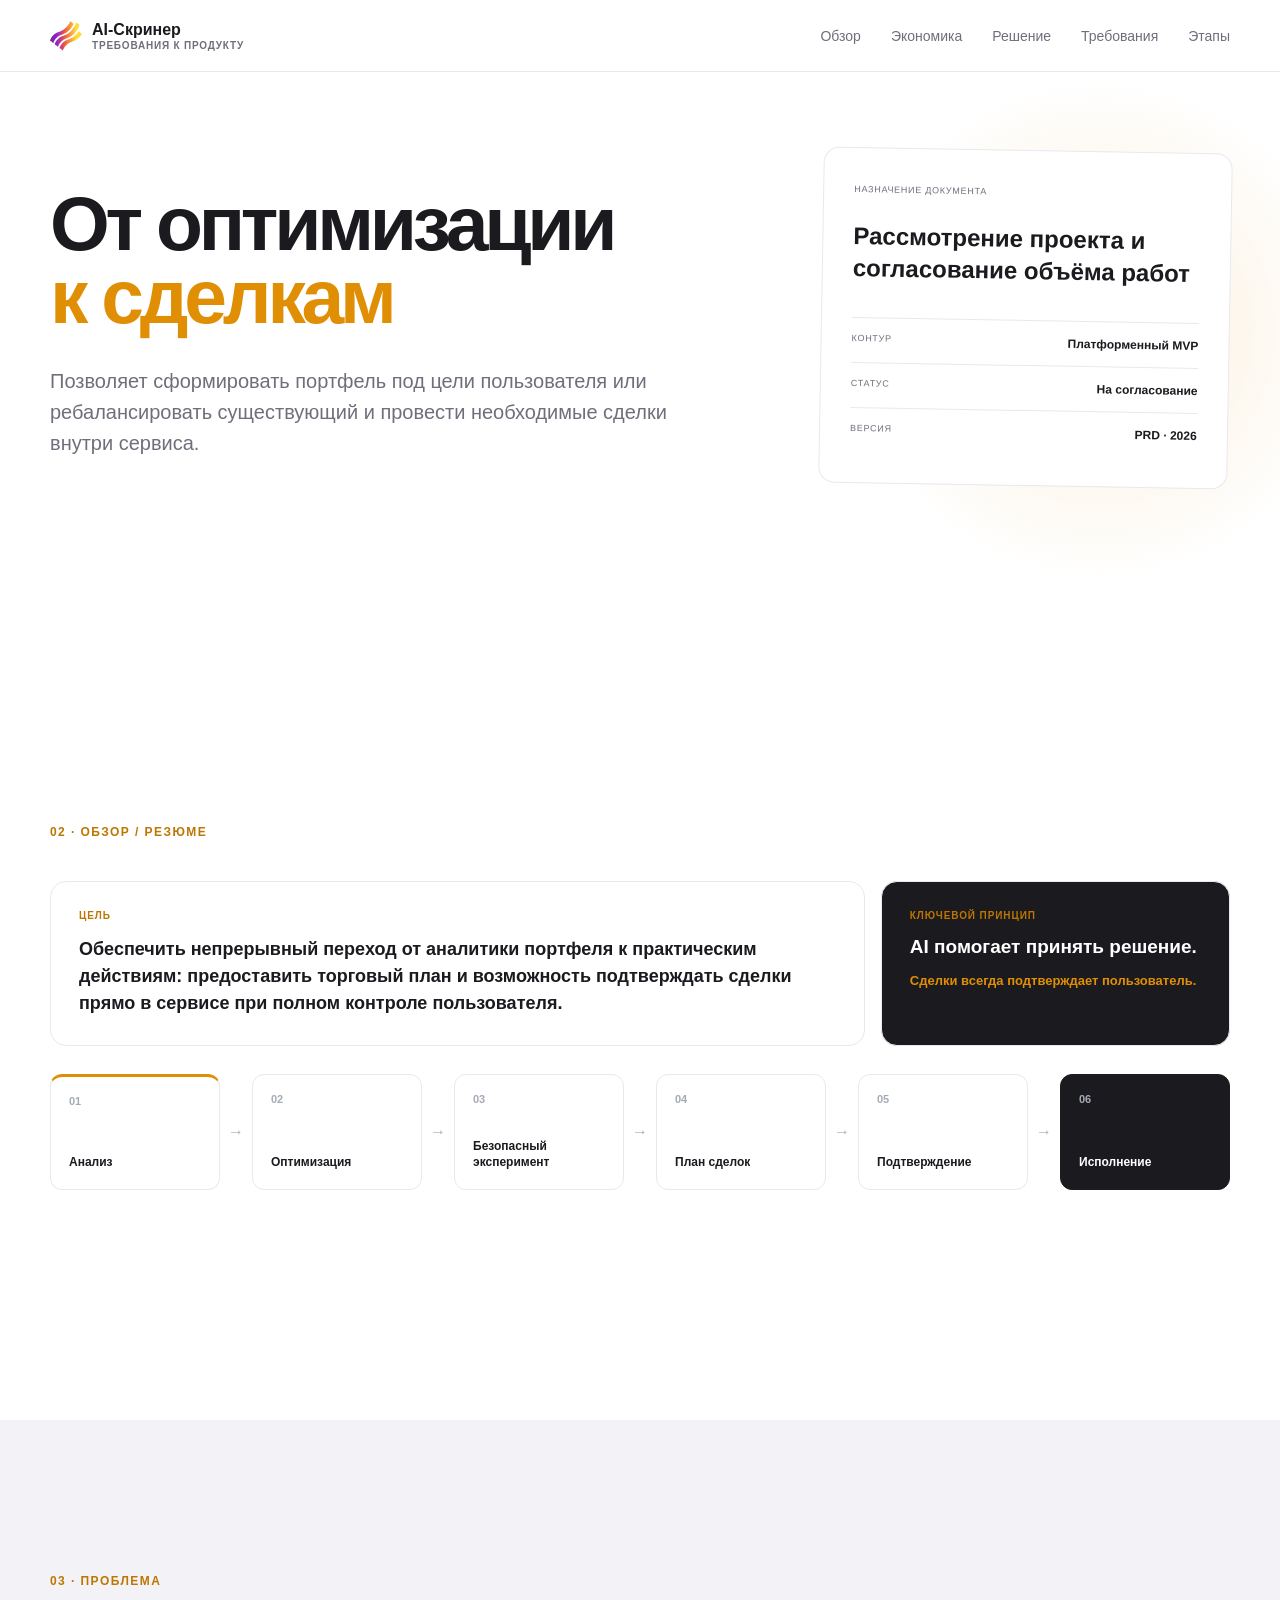
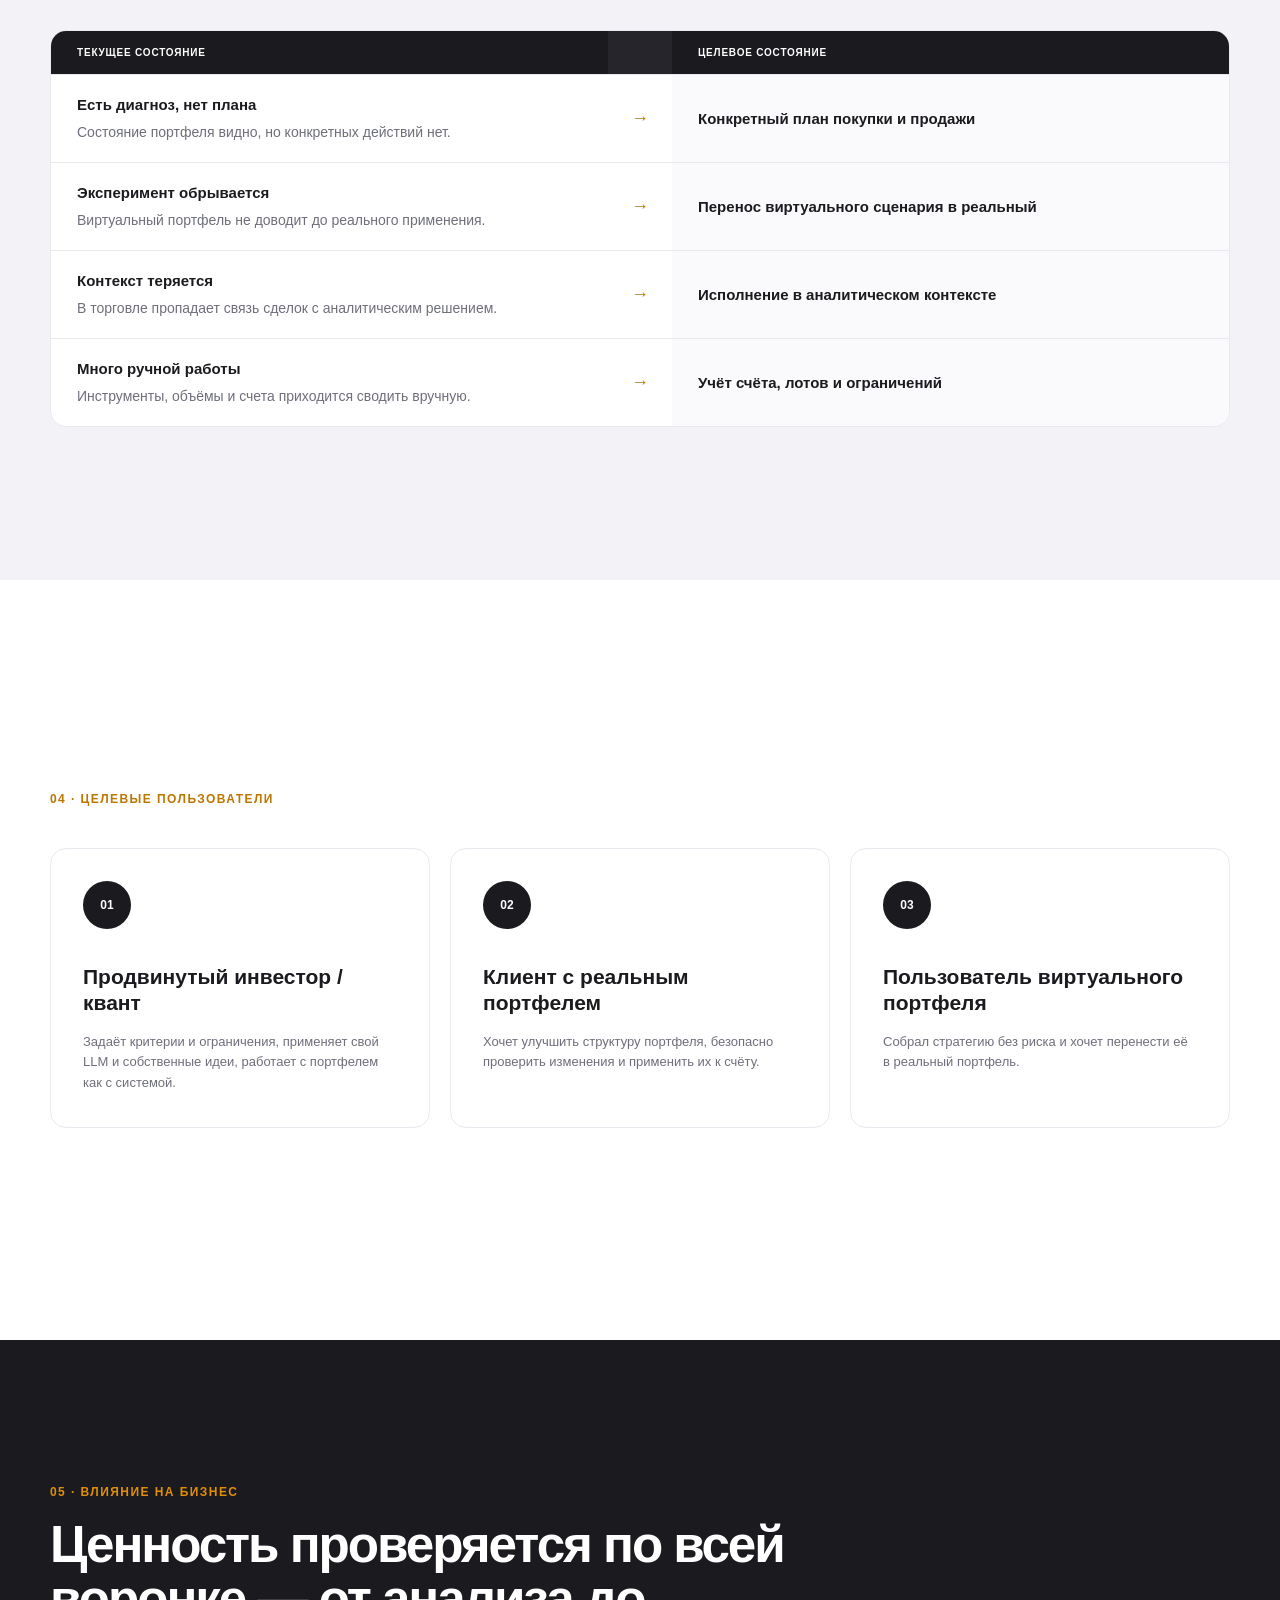
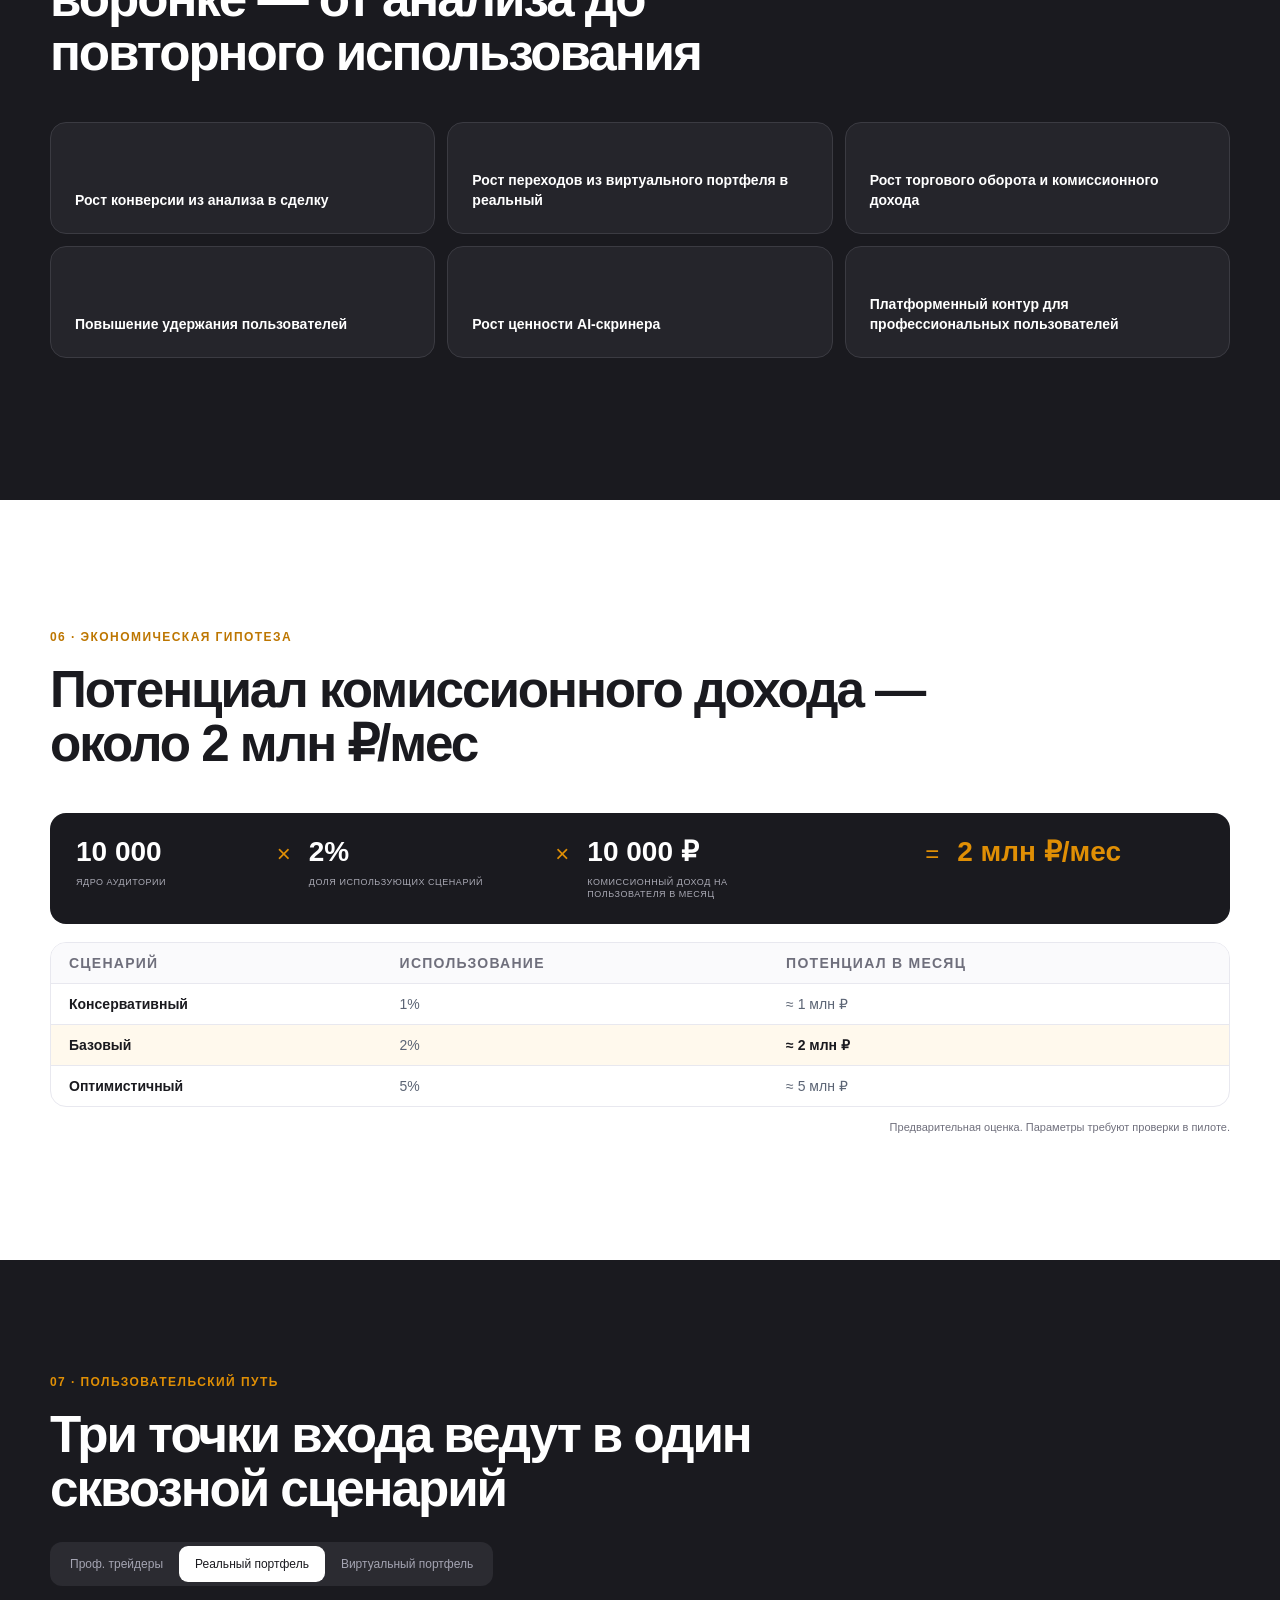
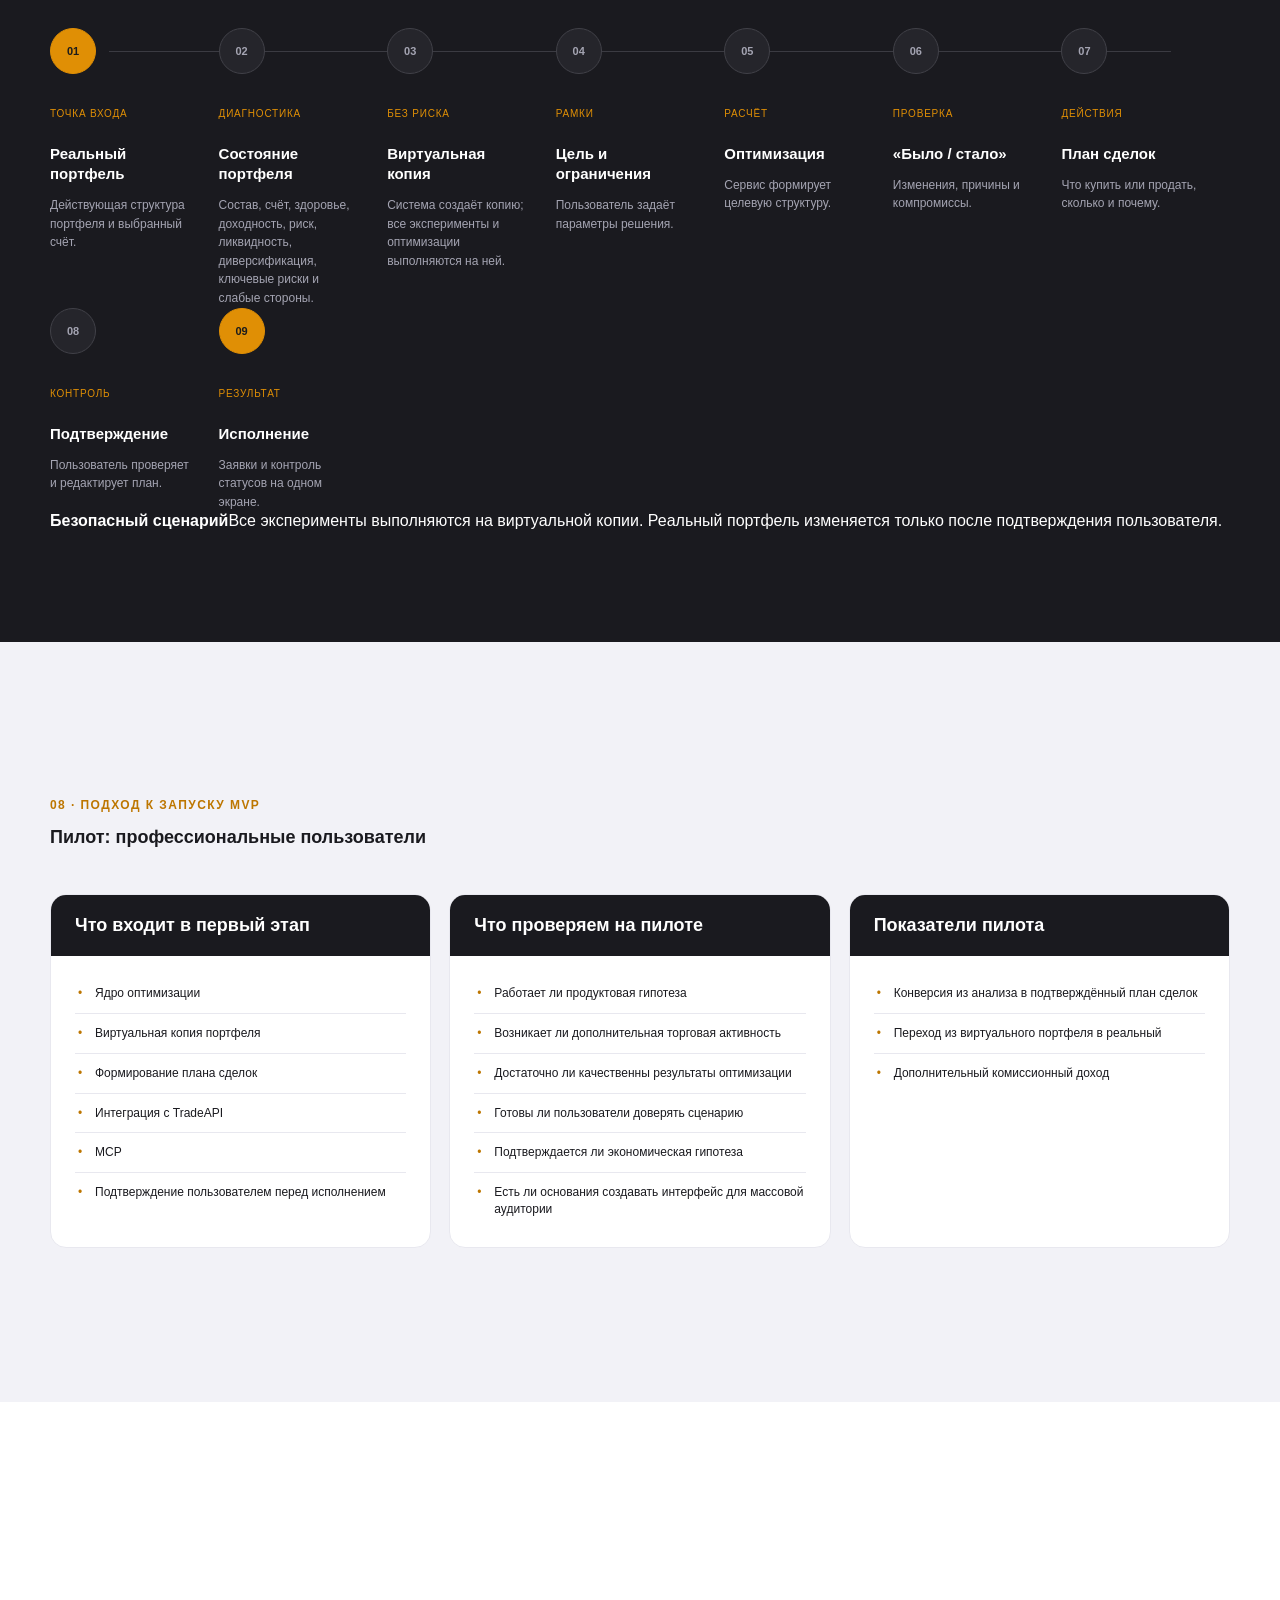
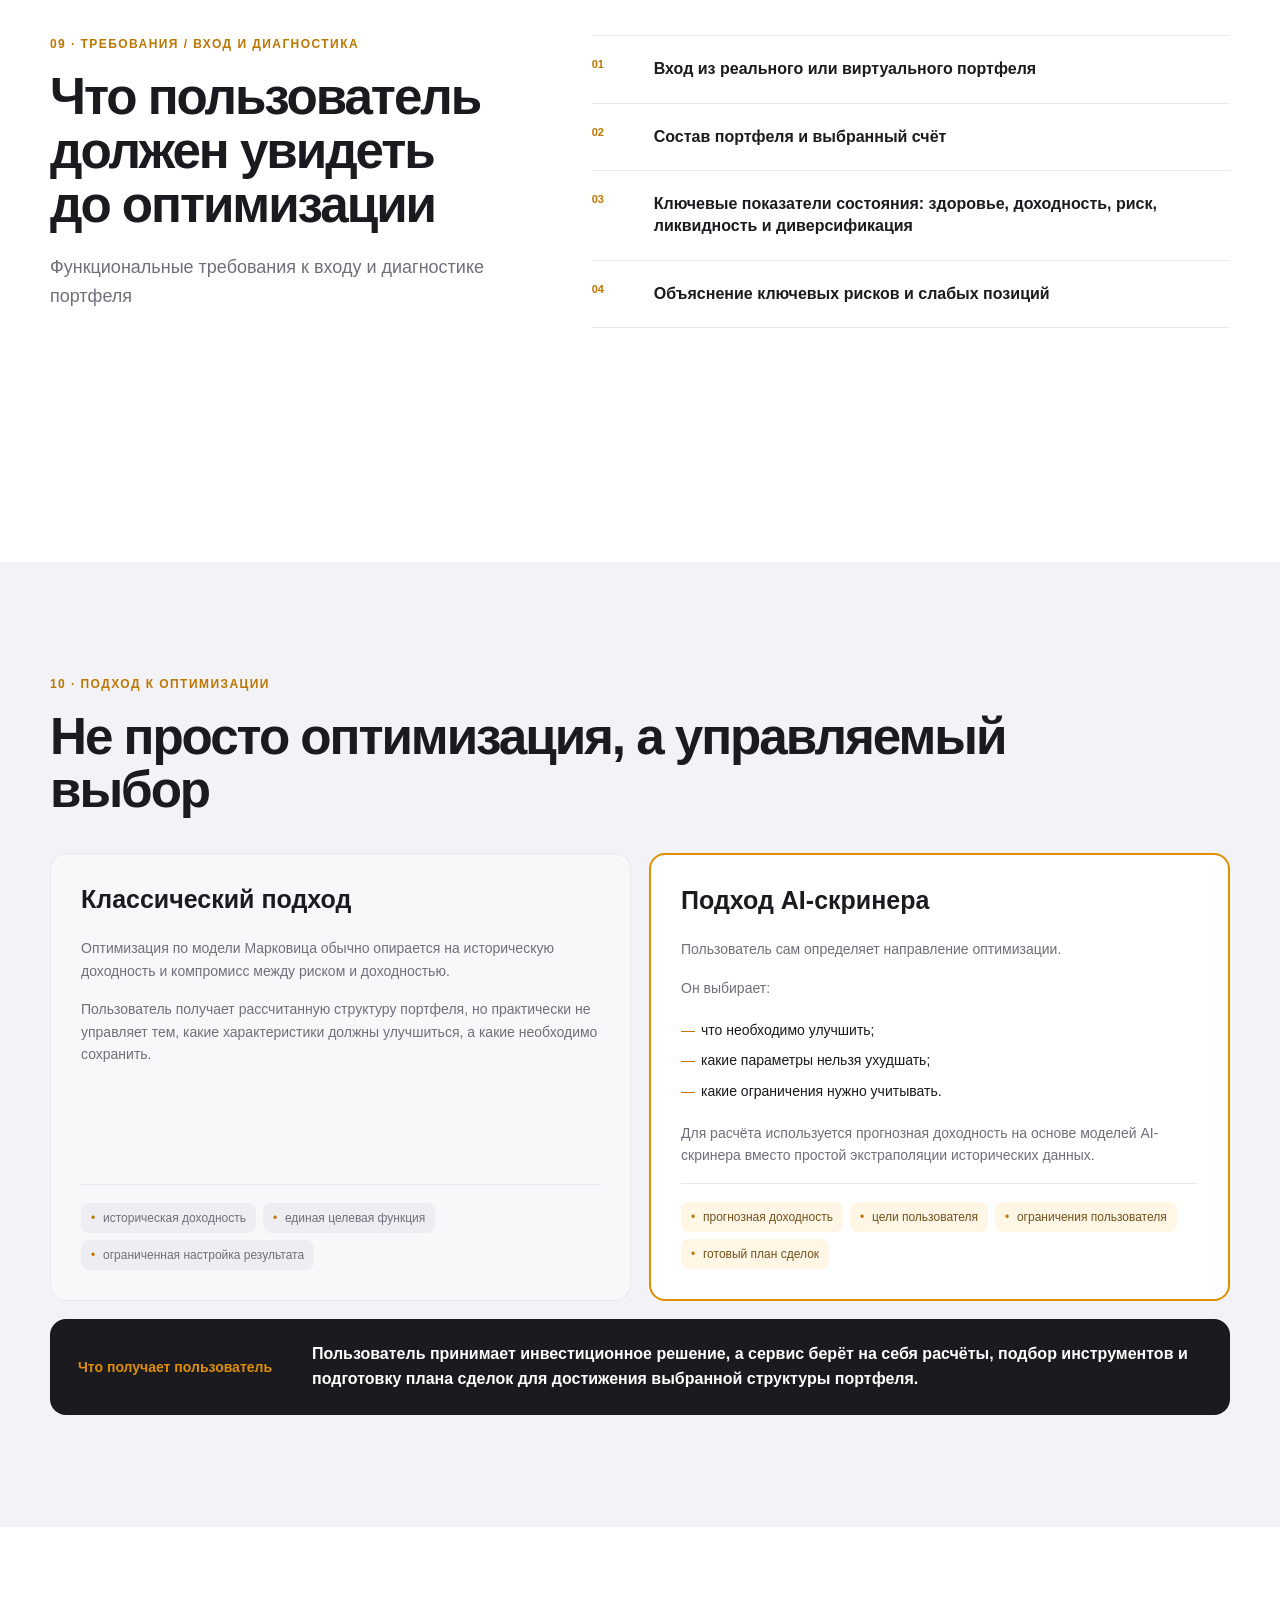
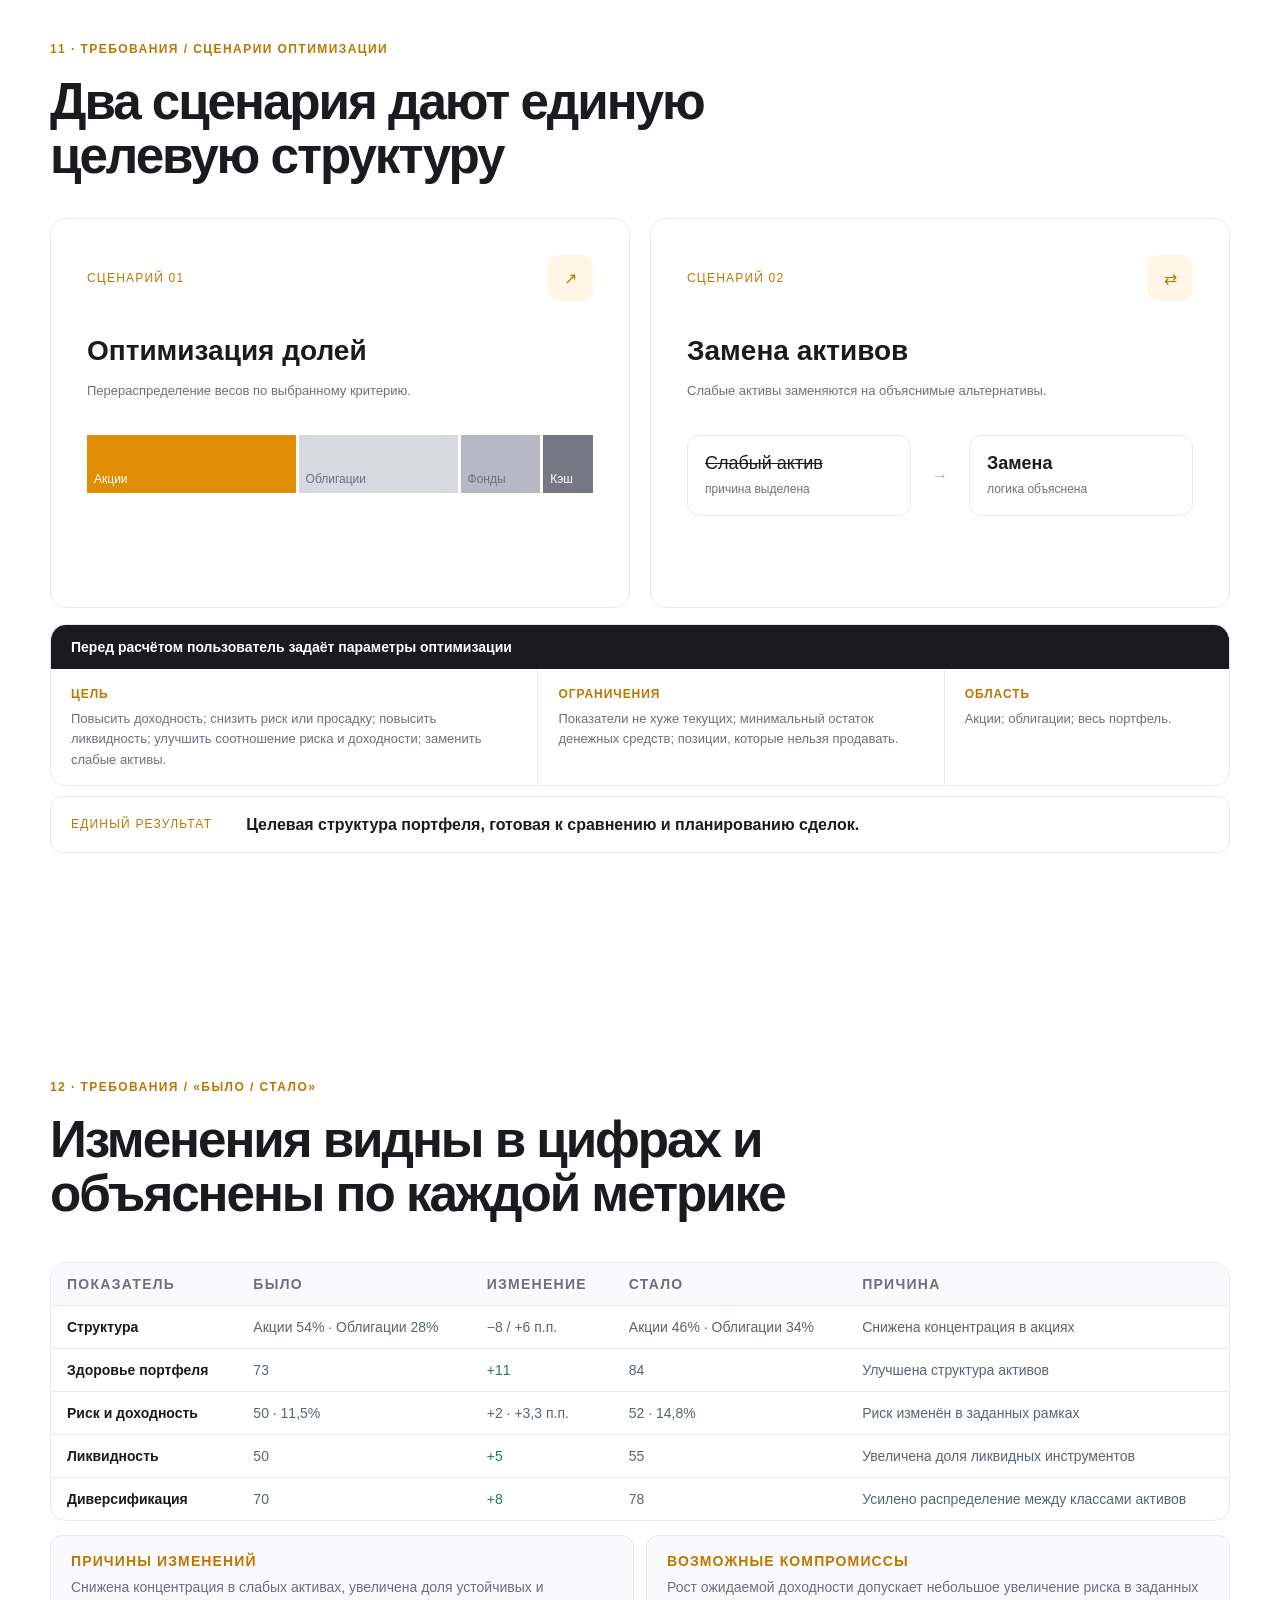
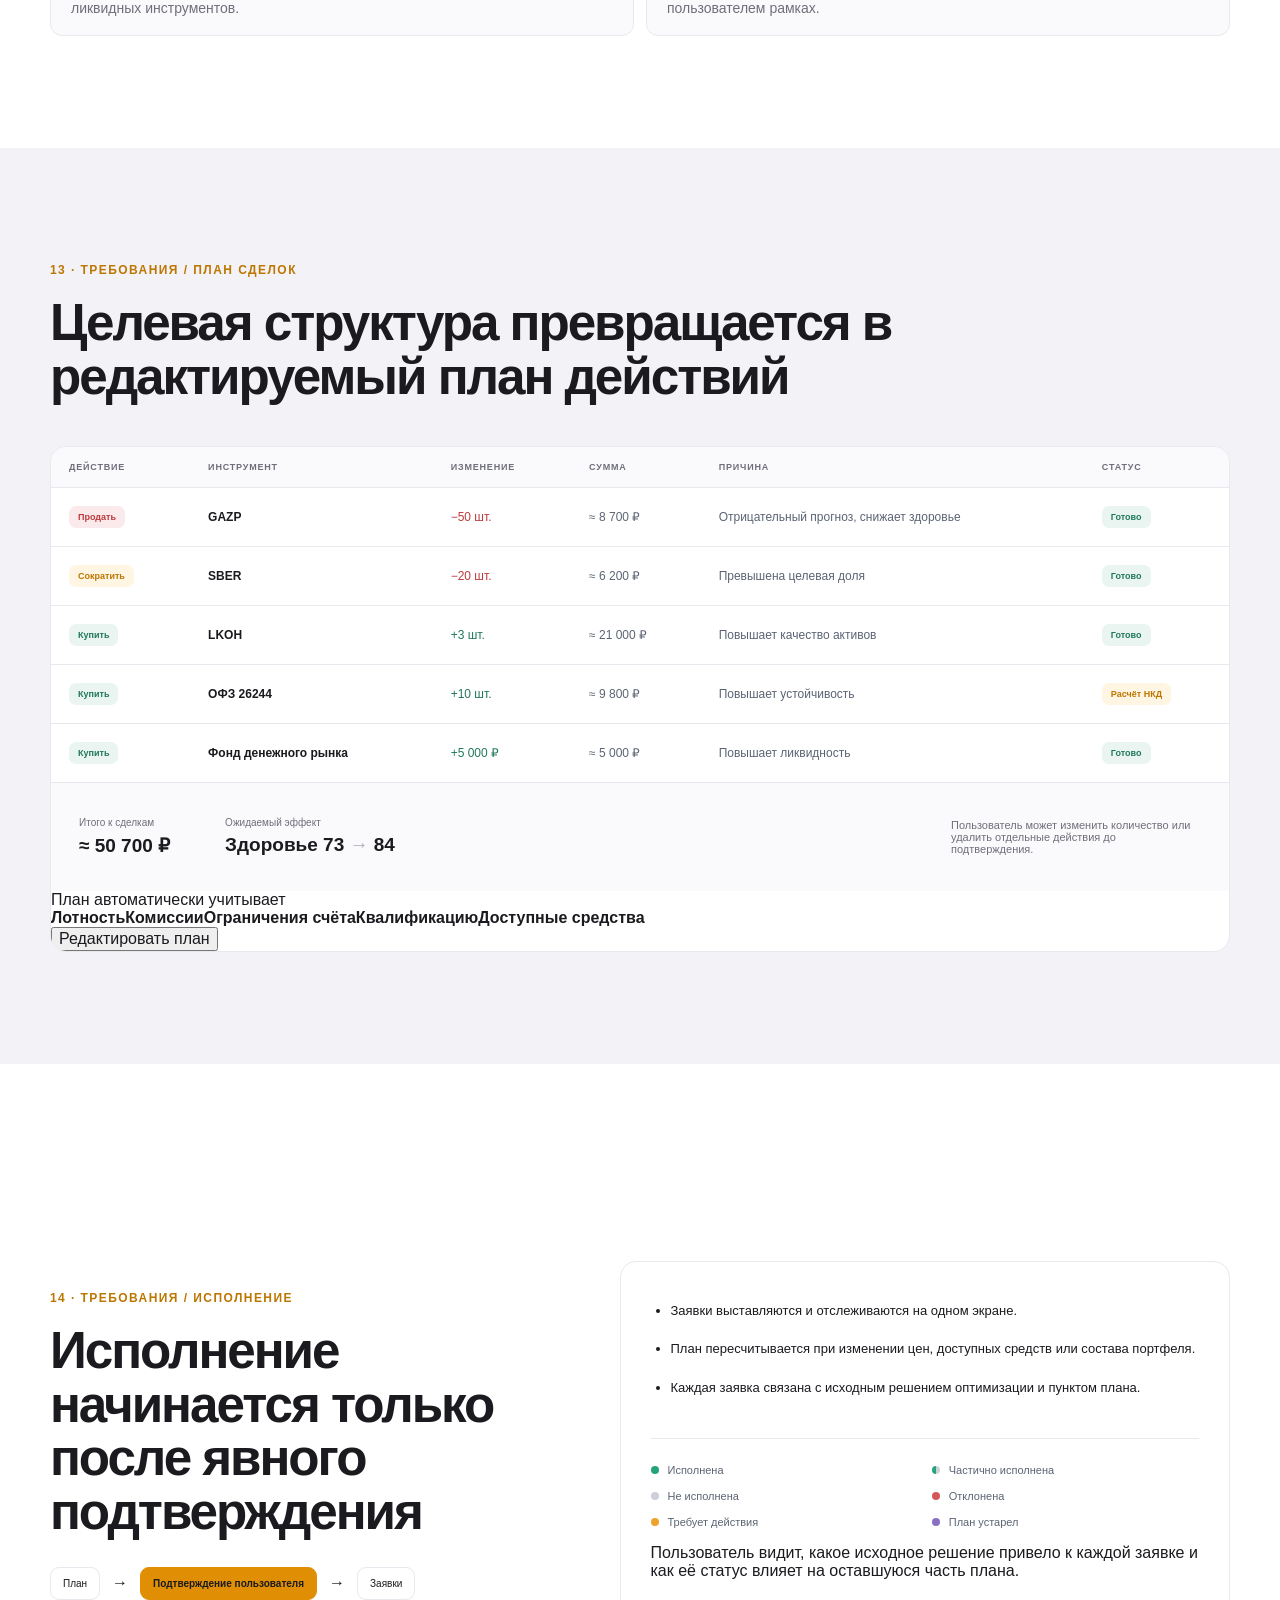
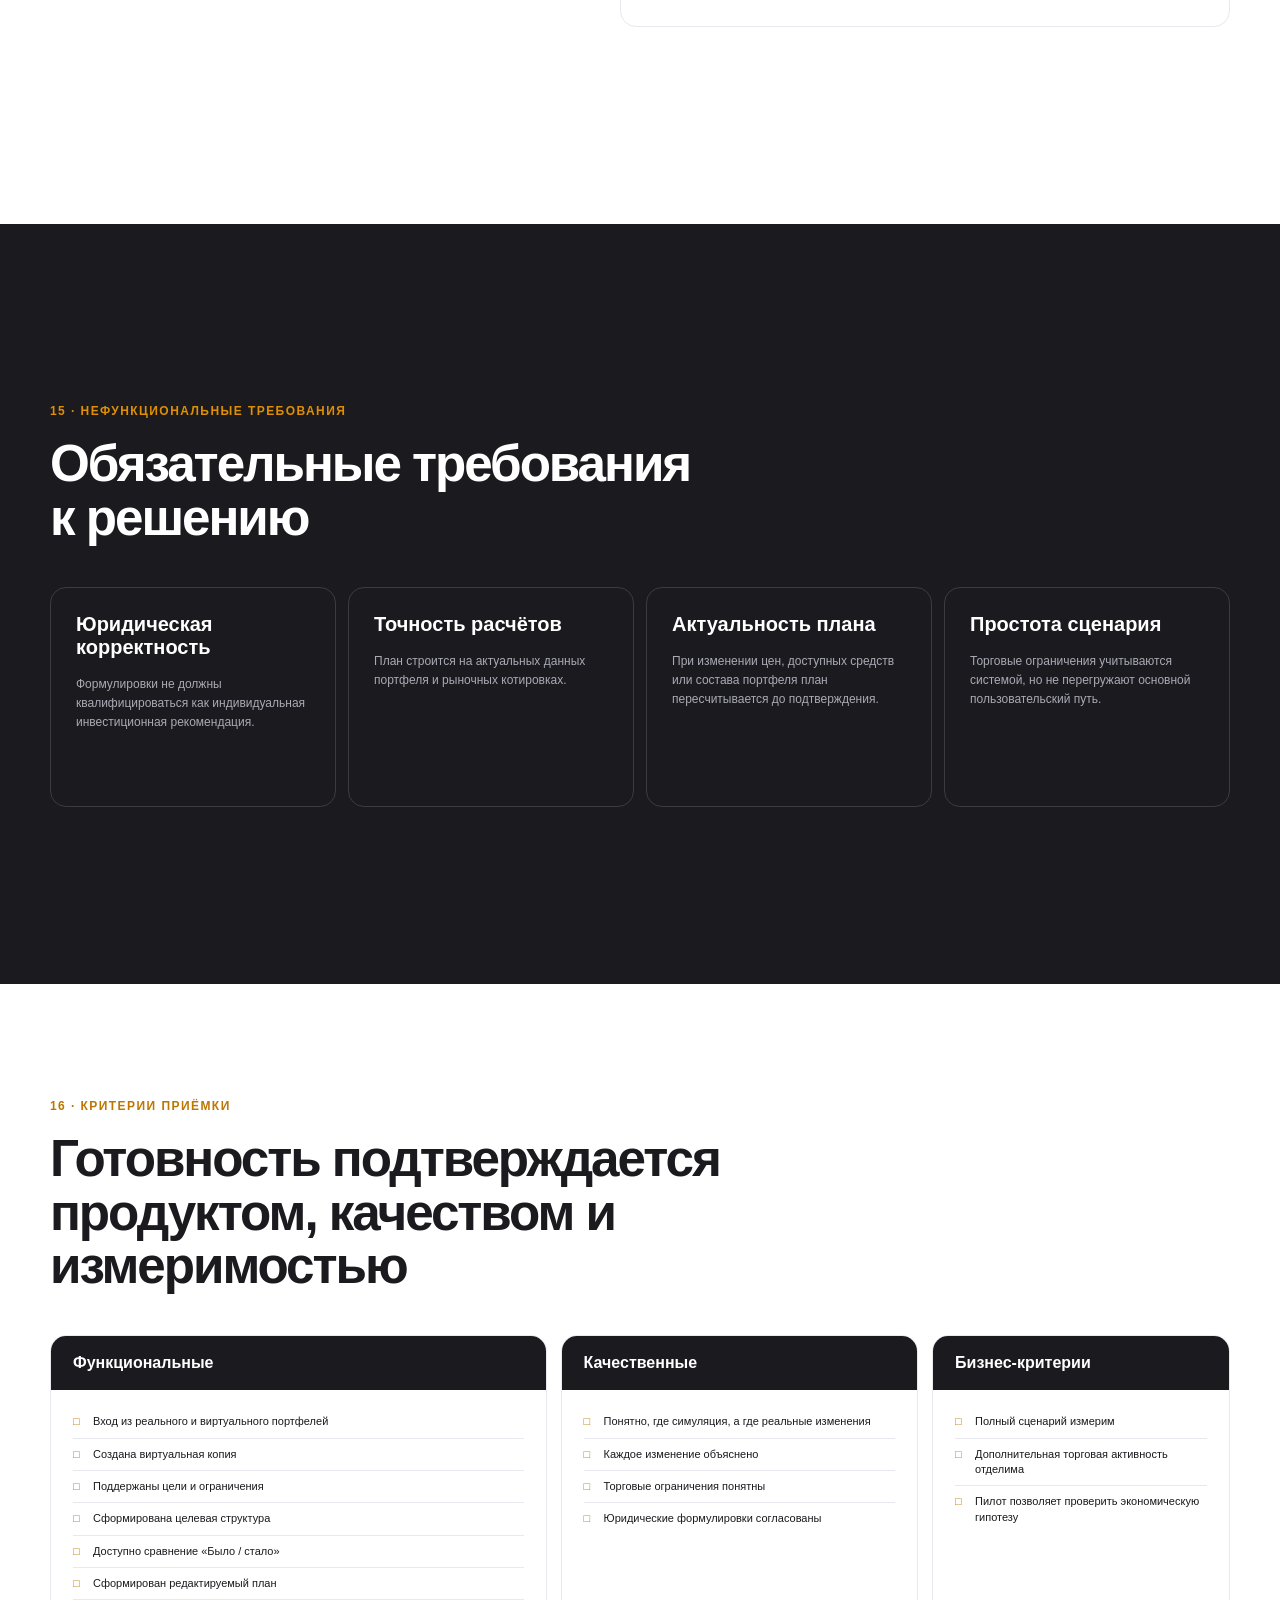
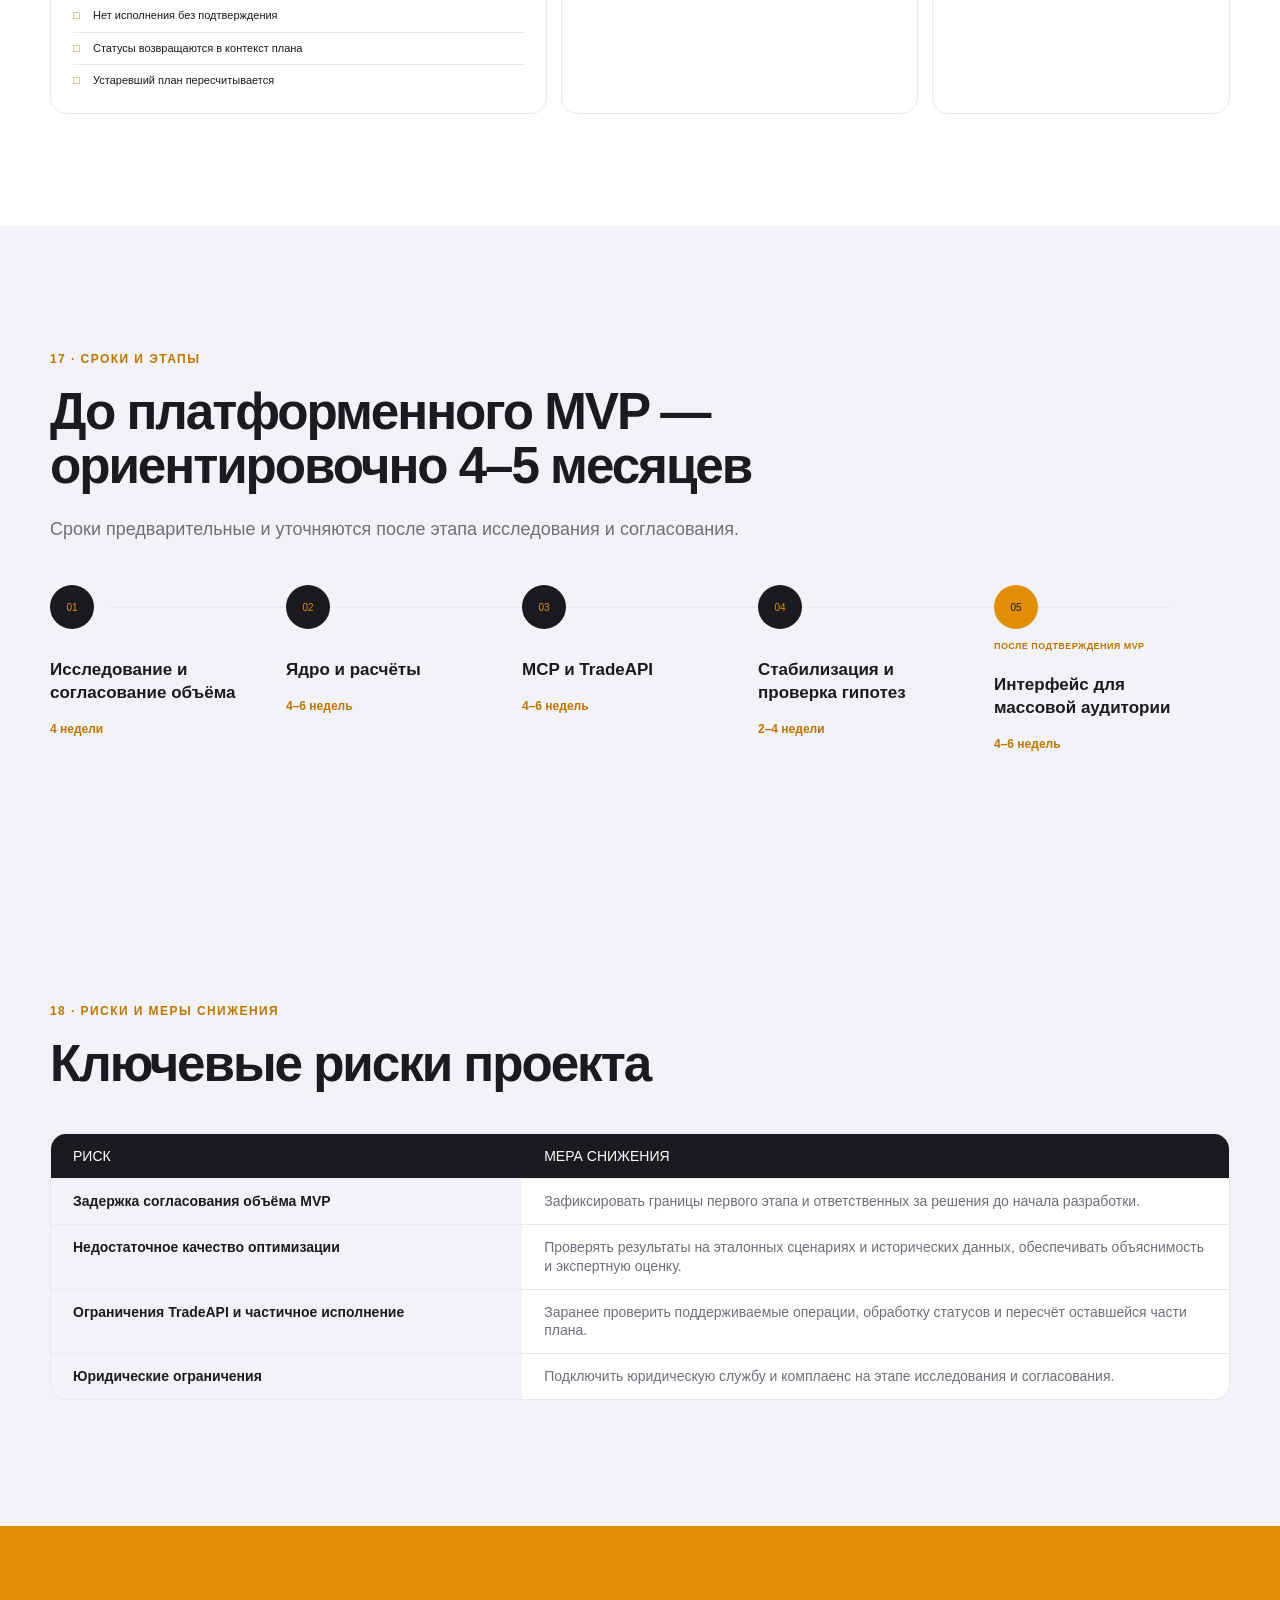
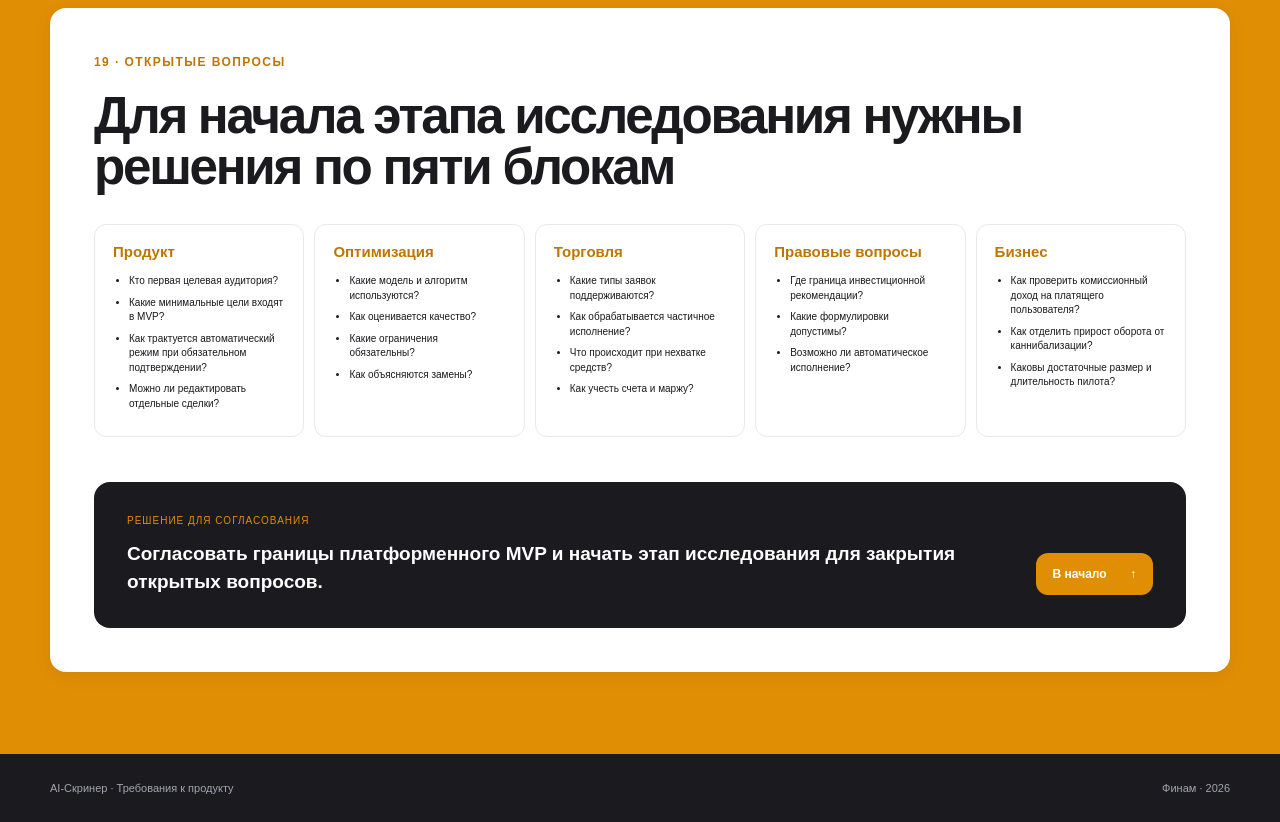
==== commit 2ec11475: "Add files via upload" ====
--- a/prd/index.html
+++ b/prd/index.html
@@ -21,7 +21,6 @@
       <a href="#solution">Решение</a>
       <a href="#requirements">Требования</a>
       <a href="#delivery">Этапы</a>
-      <a class="concept-link" href="../index.html">Концепция ↗</a>
     </nav>
     <button class="nav-toggle" type="button" aria-label="Открыть меню" aria-expanded="false"><span></span><span></span></button>
   </header>
@@ -31,8 +30,8 @@
       <div class="hero-glow" aria-hidden="true"></div>
       <div class="container cover-grid">
         <div>
-          <h1>Оптимизация и<br><span>синхронизация</span><br>портфеля</h1>
-          <p class="hero-copy">От анализа портфеля до подтверждённых сделок в одном управляемом сценарии.</p>
+          <h1>От оптимизации<br><span>к сделкам</span></h1>
+          <p class="hero-copy">Позволяет сформировать портфель под цели пользователя или ребалансировать существующий и провести необходимые сделки внутри сервиса.</p>
         </div>
         <aside class="cover-meta card">
           <span class="meta-label">Назначение документа</span>
@@ -48,7 +47,7 @@
       <div class="container">
         <header class="section-head label-only"><span class="section-number">02 · Обзор / резюме</span></header>
         <div class="summary-grid">
-          <article class="statement-block"><span>Цель</span><strong>Устранить разрыв между анализом портфеля и действием: дать понятный план изменений и возможность подтвердить сделки внутри продукта, сохраняя полный контроль.</strong></article>
+          <article class="statement-block"><span>Цель</span><strong>Обеспечить непрерывный переход от аналитики портфеля к практическим действиям: предоставить торговый план и возможность подтверждать сделки прямо в сервисе при полном контроле пользователя.</strong></article>
           <article class="control-block"><span>Ключевой принцип</span><strong>AI помогает принять решение.</strong><b>Сделки всегда подтверждает пользователь.</b></article>
         </div>
         <div class="flow prd-flow" aria-label="Сквозной сценарий"><div class="flow-step active"><b>01</b><span>Анализ</span></div><i>→</i><div class="flow-step"><b>02</b><span>Оптимизация</span></div><i>→</i><div class="flow-step"><b>03</b><span>Безопасный эксперимент</span></div><i>→</i><div class="flow-step"><b>04</b><span>План сделок</span></div><i>→</i><div class="flow-step"><b>05</b><span>Подтверждение</span></div><i>→</i><div class="flow-step final"><b>06</b><span>Исполнение</span></div></div>
@@ -97,7 +96,7 @@
 
     <section class="section dark-section" id="solution" data-slide="07">
       <div class="container">
-        <header class="section-head journey-head"><span class="section-number">07 · Пользовательский путь</span><h2>Три точки входа ведут в&nbsp;один сквозной сценарий</h2><div class="segmented" role="group" aria-label="Тип сценария"><button class="active" data-mode="real">Реальный портфель</button><button data-mode="virtual">Виртуальный портфель</button><button data-mode="quant">Квант</button></div></header>
+        <header class="section-head journey-head"><span class="section-number">07 · Пользовательский путь</span><h2>Три точки входа ведут в&nbsp;один сквозной сценарий</h2><div class="segmented" role="group" aria-label="Тип сценария"><button data-mode="quant">Проф. трейдеры</button><button class="active" data-mode="real">Реальный портфель</button><button data-mode="virtual">Виртуальный портфель</button></div></header>
         <div class="timeline timeline-journey prd-journey" data-timeline data-timeline-default>
           <article><b>01</b><div><span class="question">Точка входа</span><h3 data-real="Реальный портфель" data-virtual="Виртуальный портфель" data-quant="Собственный LLM и идеи">Реальный портфель</h3><p data-real="Действующая структура портфеля и выбранный счёт." data-virtual="Стратегия, собранная и проверенная без риска." data-quant="Собственные критерии, ограничения и аналитический процесс.">Действующая структура портфеля и выбранный счёт.</p></div></article>
           <article><b>02</b><div><span class="question">Диагностика</span><h3>Состояние портфеля</h3><p>Состав, счёт, здоровье, доходность, риск, ликвидность, диверсификация, ключевые риски и слабые стороны.</p></div></article>
@@ -133,40 +132,63 @@
       <div class="container req-layout"><header class="section-head"><span class="section-number">09 · Требования / вход и диагностика</span><h2>Что пользователь должен увидеть до&nbsp;оптимизации</h2><p>Функциональные требования к&nbsp;входу и&nbsp;диагностике портфеля</p></header><div class="req-list"><article><span>Вход из реального или виртуального портфеля</span></article><article><span>Состав портфеля и выбранный счёт</span></article><article><span>Ключевые показатели состояния: здоровье, доходность, риск, ликвидность и диверсификация</span></article><article><span>Объяснение ключевых рисков и слабых позиций</span></article></div></div>
     </section>
 
-    <section class="section section-tint" id="scenarios" data-slide="10">
-      <div class="container"><header class="section-head"><span class="section-number">10 · Требования / сценарии оптимизации</span><h2>Два сценария дают единую целевую структуру</h2></header><div class="scenario-grid"><article class="scenario-card"><div class="scenario-top"><span>Сценарий 01</span><i>↗</i></div><h3>Оптимизация долей</h3><p>Перераспределение весов по выбранному критерию.</p><div class="allocation"><span style="--w:42%">Акции</span><span style="--w:32%">Облигации</span><span style="--w:16%">Фонды</span><span style="--w:10%">Кэш</span></div></article><article class="scenario-card"><div class="scenario-top"><span>Сценарий 02</span><i>⇄</i></div><h3>Замена активов</h3><p>Слабые активы заменяются на объяснимые альтернативы.</p><div class="swap"><div><s>Слабый актив</s><small>причина выделена</small></div><i>→</i><div><b>Замена</b><small>логика объяснена</small></div></div></article></div><div class="optimization-params"><span>Перед расчётом пользователь задаёт параметры оптимизации</span><div><article><b>Цель</b><p>Повысить доходность; снизить риск или просадку; повысить ликвидность; улучшить соотношение риска и доходности; заменить слабые активы.</p></article><article><b>Ограничения</b><p>Показатели не хуже текущих; минимальный остаток денежных средств; позиции, которые нельзя продавать.</p></article><article><b>Область</b><p>Акции; облигации; весь портфель.</p></article></div></div><div class="shared-result"><span>Единый результат</span><strong>Целевая структура портфеля, готовая к сравнению и планированию сделок.</strong></div></div>
+    <section class="section section-tint guided-choice" id="guided-choice" data-slide="10">
+      <div class="container">
+        <header class="section-head"><span class="section-number">10 · Подход к оптимизации</span><h2>Не просто оптимизация, а&nbsp;управляемый выбор</h2></header>
+        <div class="choice-grid">
+          <article class="choice-card classic-choice">
+            <h3>Классический подход</h3>
+            <p>Оптимизация по модели Марковица обычно опирается на историческую доходность и компромисс между риском и доходностью.</p>
+            <p>Пользователь получает рассчитанную структуру портфеля, но практически не управляет тем, какие характеристики должны улучшиться, а какие необходимо сохранить.</p>
+            <ul class="choice-tags"><li>историческая доходность</li><li>единая целевая функция</li><li>ограниченная настройка результата</li></ul>
+          </article>
+          <article class="choice-card ai-choice">
+            <h3>Подход AI-скринера</h3>
+            <p>Пользователь сам определяет направление оптимизации.</p>
+            <p>Он выбирает:</p>
+            <ul><li>что необходимо улучшить;</li><li>какие параметры нельзя ухудшать;</li><li>какие ограничения нужно учитывать.</li></ul>
+            <p>Для расчёта используется прогнозная доходность на основе моделей AI-скринера вместо простой экстраполяции исторических данных.</p>
+            <ul class="choice-tags"><li>прогнозная доходность</li><li>цели пользователя</li><li>ограничения пользователя</li><li>готовый план сделок</li></ul>
+          </article>
+        </div>
+        <div class="choice-conclusion"><span>Что получает пользователь</span><strong>Пользователь принимает инвестиционное решение, а сервис берёт на себя расчёты, подбор инструментов и подготовку плана сделок для достижения выбранной структуры портфеля.</strong></div>
+      </div>
     </section>
 
-    <section class="section" id="comparison" data-slide="11">
-      <div class="container"><header class="section-head"><span class="section-number">11 · Требования / «Было / стало»</span><h2>Изменения видны в цифрах и объяснены по каждой метрике</h2></header><div class="comparison-table table-card"><div class="table-scroll"><table><thead><tr><th>Показатель</th><th>Было</th><th>Изменение</th><th>Стало</th><th>Причина</th></tr></thead><tbody><tr><td><b>Структура</b></td><td>Акции 54% · Облигации 28%</td><td>−8 / +6 п.п.</td><td>Акции 46% · Облигации 34%</td><td>Снижена концентрация в акциях</td></tr><tr><td><b>Здоровье портфеля</b></td><td>73</td><td class="positive">+11</td><td>84</td><td>Улучшена структура активов</td></tr><tr><td><b>Риск и доходность</b></td><td>50 · 11,5%</td><td>+2 · +3,3 п.п.</td><td>52 · 14,8%</td><td>Риск изменён в заданных рамках</td></tr><tr><td><b>Ликвидность</b></td><td>50</td><td class="positive">+5</td><td>55</td><td>Увеличена доля ликвидных инструментов</td></tr><tr><td><b>Диверсификация</b></td><td>70</td><td class="positive">+8</td><td>78</td><td>Усилено распределение между классами активов</td></tr></tbody></table></div></div><div class="comparison-notes"><article><span>Причины изменений</span><p>Снижена концентрация в слабых активах, увеличена доля устойчивых и ликвидных инструментов.</p></article><article><span>Возможные компромиссы</span><p>Рост ожидаемой доходности допускает небольшое увеличение риска в заданных пользователем рамках.</p></article></div></div>
+    <section class="section" id="scenarios" data-slide="11">
+      <div class="container"><header class="section-head"><span class="section-number">11 · Требования / сценарии оптимизации</span><h2>Два сценария дают единую целевую структуру</h2></header><div class="scenario-grid"><article class="scenario-card"><div class="scenario-top"><span>Сценарий 01</span><i>↗</i></div><h3>Оптимизация долей</h3><p>Перераспределение весов по выбранному критерию.</p><div class="allocation"><span style="--w:42%">Акции</span><span style="--w:32%">Облигации</span><span style="--w:16%">Фонды</span><span style="--w:10%">Кэш</span></div></article><article class="scenario-card"><div class="scenario-top"><span>Сценарий 02</span><i>⇄</i></div><h3>Замена активов</h3><p>Слабые активы заменяются на объяснимые альтернативы.</p><div class="swap"><div><s>Слабый актив</s><small>причина выделена</small></div><i>→</i><div><b>Замена</b><small>логика объяснена</small></div></div></article></div><div class="optimization-params"><span>Перед расчётом пользователь задаёт параметры оптимизации</span><div><article><b>Цель</b><p>Повысить доходность; снизить риск или просадку; повысить ликвидность; улучшить соотношение риска и доходности; заменить слабые активы.</p></article><article><b>Ограничения</b><p>Показатели не хуже текущих; минимальный остаток денежных средств; позиции, которые нельзя продавать.</p></article><article><b>Область</b><p>Акции; облигации; весь портфель.</p></article></div></div><div class="shared-result"><span>Единый результат</span><strong>Целевая структура портфеля, готовая к сравнению и планированию сделок.</strong></div></div>
     </section>
 
-    <section class="section section-tint" id="trade-plan" data-slide="12">
-      <div class="container"><header class="section-head"><span class="section-number">12 · Требования / план сделок</span><h2>Целевая структура превращается в редактируемый план действий</h2></header><div class="table-card"><div class="table-scroll"><table><thead><tr><th>Действие</th><th>Инструмент</th><th>Изменение</th><th>Сумма</th><th>Причина</th><th>Статус</th></tr></thead><tbody><tr><td><span class="action sell">Продать</span></td><td><b>GAZP</b></td><td class="negative">−50 шт.</td><td>≈ 8 700 ₽</td><td>Отрицательный прогноз, снижает здоровье</td><td><span class="status ready">Готово</span></td></tr><tr><td><span class="action reduce">Сократить</span></td><td><b>SBER</b></td><td class="negative">−20 шт.</td><td>≈ 6 200 ₽</td><td>Превышена целевая доля</td><td><span class="status ready">Готово</span></td></tr><tr><td><span class="action buy">Купить</span></td><td><b>LKOH</b></td><td class="positive">+3 шт.</td><td>≈ 21 000 ₽</td><td>Повышает качество активов</td><td><span class="status ready">Готово</span></td></tr><tr><td><span class="action buy">Купить</span></td><td><b>ОФЗ 26244</b></td><td class="positive">+10 шт.</td><td>≈ 9 800 ₽</td><td>Повышает устойчивость</td><td><span class="status attention">Расчёт НКД</span></td></tr><tr><td><span class="action buy">Купить</span></td><td><b>Фонд денежного рынка</b></td><td class="positive">+5 000 ₽</td><td>≈ 5 000 ₽</td><td>Повышает ликвидность</td><td><span class="status ready">Готово</span></td></tr></tbody></table></div><footer><div><span>Итого к сделкам</span><strong>≈ 50 700 ₽</strong></div><div><span>Ожидаемый эффект</span><strong>Здоровье 73 <i>→</i> 84</strong></div><p>Пользователь может изменить количество или удалить отдельные действия до подтверждения.</p></footer><div class="plan-support"><span>План автоматически учитывает</span><div><b>Лотность</b><b>Комиссии</b><b>Ограничения счёта</b><b>Квалификацию</b><b>Доступные средства</b></div><button type="button">Редактировать план</button></div></div></div>
+    <section class="section" id="comparison" data-slide="12">
+      <div class="container"><header class="section-head"><span class="section-number">12 · Требования / «Было / стало»</span><h2>Изменения видны в цифрах и объяснены по каждой метрике</h2></header><div class="comparison-table table-card"><div class="table-scroll"><table><thead><tr><th>Показатель</th><th>Было</th><th>Изменение</th><th>Стало</th><th>Причина</th></tr></thead><tbody><tr><td><b>Структура</b></td><td>Акции 54% · Облигации 28%</td><td>−8 / +6 п.п.</td><td>Акции 46% · Облигации 34%</td><td>Снижена концентрация в акциях</td></tr><tr><td><b>Здоровье портфеля</b></td><td>73</td><td class="positive">+11</td><td>84</td><td>Улучшена структура активов</td></tr><tr><td><b>Риск и доходность</b></td><td>50 · 11,5%</td><td>+2 · +3,3 п.п.</td><td>52 · 14,8%</td><td>Риск изменён в заданных рамках</td></tr><tr><td><b>Ликвидность</b></td><td>50</td><td class="positive">+5</td><td>55</td><td>Увеличена доля ликвидных инструментов</td></tr><tr><td><b>Диверсификация</b></td><td>70</td><td class="positive">+8</td><td>78</td><td>Усилено распределение между классами активов</td></tr></tbody></table></div></div><div class="comparison-notes"><article><span>Причины изменений</span><p>Снижена концентрация в слабых активах, увеличена доля устойчивых и ликвидных инструментов.</p></article><article><span>Возможные компромиссы</span><p>Рост ожидаемой доходности допускает небольшое увеличение риска в заданных пользователем рамках.</p></article></div></div>
     </section>
 
-    <section class="section" id="execution" data-slide="13">
-      <div class="container exec-grid"><header class="section-head"><span class="section-number">13 · Требования / исполнение</span><h2>Исполнение начинается только после явного подтверждения</h2><div class="confirmation-gate"><span>План</span><i>→</i><b>Подтверждение пользователя</b><i>→</i><span>Заявки</span></div></header><div class="execution-panel"><ul><li>Заявки выставляются и отслеживаются на одном экране.</li><li>План пересчитывается при изменении цен, доступных средств или состава портфеля.</li><li>Каждая заявка связана с исходным решением оптимизации и пунктом плана.</li></ul><div class="status-list"><span><i class="dot green"></i>Исполнена</span><span><i class="dot half"></i>Частично исполнена</span><span><i class="dot gray"></i>Не исполнена</span><span><i class="dot red"></i>Отклонена</span><span><i class="dot orange"></i>Требует действия</span><span><i class="dot purple"></i>План устарел</span></div><p class="decision-link">Пользователь видит, какое исходное решение привело к каждой заявке и как её статус влияет на оставшуюся часть плана.</p></div></div>
+    <section class="section section-tint" id="trade-plan" data-slide="13">
+      <div class="container"><header class="section-head"><span class="section-number">13 · Требования / план сделок</span><h2>Целевая структура превращается в редактируемый план действий</h2></header><div class="table-card"><div class="table-scroll"><table><thead><tr><th>Действие</th><th>Инструмент</th><th>Изменение</th><th>Сумма</th><th>Причина</th><th>Статус</th></tr></thead><tbody><tr><td><span class="action sell">Продать</span></td><td><b>GAZP</b></td><td class="negative">−50 шт.</td><td>≈ 8 700 ₽</td><td>Отрицательный прогноз, снижает здоровье</td><td><span class="status ready">Готово</span></td></tr><tr><td><span class="action reduce">Сократить</span></td><td><b>SBER</b></td><td class="negative">−20 шт.</td><td>≈ 6 200 ₽</td><td>Превышена целевая доля</td><td><span class="status ready">Готово</span></td></tr><tr><td><span class="action buy">Купить</span></td><td><b>LKOH</b></td><td class="positive">+3 шт.</td><td>≈ 21 000 ₽</td><td>Повышает качество активов</td><td><span class="status ready">Готово</span></td></tr><tr><td><span class="action buy">Купить</span></td><td><b>ОФЗ 26244</b></td><td class="positive">+10 шт.</td><td>≈ 9 800 ₽</td><td>Повышает устойчивость</td><td><span class="status attention">Расчёт НКД</span></td></tr><tr><td><span class="action buy">Купить</span></td><td><b>Фонд денежного рынка</b></td><td class="positive">+5 000 ₽</td><td>≈ 5 000 ₽</td><td>Повышает ликвидность</td><td><span class="status ready">Готово</span></td></tr></tbody></table></div><footer><div><span>Итого к сделкам</span><strong>≈ 50 700 ₽</strong></div><div><span>Ожидаемый эффект</span><strong>Здоровье 73 <i>→</i> 84</strong></div><p>Пользователь может изменить количество или удалить отдельные действия до подтверждения.</p></footer><div class="plan-support"><span>План автоматически учитывает</span><div><b>Лотность</b><b>Комиссии</b><b>Ограничения счёта</b><b>Квалификацию</b><b>Доступные средства</b></div><button type="button">Редактировать план</button></div></div></div>
     </section>
 
-    <section class="section dark-section" id="non-functional" data-slide="14">
-      <div class="container"><header class="section-head"><span class="section-number">14 · Нефункциональные требования</span><h2>Обязательные требования<br>к&nbsp;решению</h2></header><div class="nfr-grid"><article><h3>Юридическая корректность</h3><p>Формулировки не должны квалифицироваться как индивидуальная инвестиционная рекомендация.</p></article><article><h3>Точность расчётов</h3><p>План строится на актуальных данных портфеля и рыночных котировках.</p></article><article><h3>Актуальность плана</h3><p>При изменении цен, доступных средств или состава портфеля план пересчитывается до подтверждения.</p></article><article><h3>Простота сценария</h3><p>Торговые ограничения учитываются системой, но не перегружают основной пользовательский путь.</p></article></div></div>
+    <section class="section" id="execution" data-slide="14">
+      <div class="container exec-grid"><header class="section-head"><span class="section-number">14 · Требования / исполнение</span><h2>Исполнение начинается только после явного подтверждения</h2><div class="confirmation-gate"><span>План</span><i>→</i><b>Подтверждение пользователя</b><i>→</i><span>Заявки</span></div></header><div class="execution-panel"><ul><li>Заявки выставляются и отслеживаются на одном экране.</li><li>План пересчитывается при изменении цен, доступных средств или состава портфеля.</li><li>Каждая заявка связана с исходным решением оптимизации и пунктом плана.</li></ul><div class="status-list"><span><i class="dot green"></i>Исполнена</span><span><i class="dot half"></i>Частично исполнена</span><span><i class="dot gray"></i>Не исполнена</span><span><i class="dot red"></i>Отклонена</span><span><i class="dot orange"></i>Требует действия</span><span><i class="dot purple"></i>План устарел</span></div><p class="decision-link">Пользователь видит, какое исходное решение привело к каждой заявке и как её статус влияет на оставшуюся часть плана.</p></div></div>
     </section>
 
-    <section class="section" id="acceptance" data-slide="15">
-      <div class="container"><header class="section-head"><span class="section-number">15 · Критерии приёмки</span><h2>Готовность подтверждается продуктом, качеством и измеримостью</h2></header><div class="acceptance-grid"><article><header>Функциональные</header><ul><li>Вход из реального и виртуального портфелей</li><li>Создана виртуальная копия</li><li>Поддержаны цели и ограничения</li><li>Сформирована целевая структура</li><li>Доступно сравнение «Было / стало»</li><li>Сформирован редактируемый план</li><li>Нет исполнения без подтверждения</li><li>Статусы возвращаются в контекст плана</li><li>Устаревший план пересчитывается</li></ul></article><article><header>Качественные</header><ul><li>Понятно, где симуляция, а где реальные изменения</li><li>Каждое изменение объяснено</li><li>Торговые ограничения понятны</li><li>Юридические формулировки согласованы</li></ul></article><article><header>Бизнес-критерии</header><ul><li>Полный сценарий измерим</li><li>Дополнительная торговая активность отделима</li><li>Пилот позволяет проверить экономическую гипотезу</li></ul></article></div></div>
+    <section class="section dark-section" id="non-functional" data-slide="15">
+      <div class="container"><header class="section-head"><span class="section-number">15 · Нефункциональные требования</span><h2>Обязательные требования<br>к&nbsp;решению</h2></header><div class="nfr-grid"><article><h3>Юридическая корректность</h3><p>Формулировки не должны квалифицироваться как индивидуальная инвестиционная рекомендация.</p></article><article><h3>Точность расчётов</h3><p>План строится на актуальных данных портфеля и рыночных котировках.</p></article><article><h3>Актуальность плана</h3><p>При изменении цен, доступных средств или состава портфеля план пересчитывается до подтверждения.</p></article><article><h3>Простота сценария</h3><p>Торговые ограничения учитываются системой, но не перегружают основной пользовательский путь.</p></article></div></div>
     </section>
 
-    <section class="section section-tint" id="delivery" data-slide="16">
-      <div class="container"><header class="section-head"><span class="section-number">16 · Сроки и этапы</span><h2>До платформенного MVP — ориентировочно 4–5 месяцев</h2><p>Сроки предварительные и уточняются после этапа исследования и согласования.</p></header><div class="delivery-timeline five-stage"><article><span>01</span><h3>Исследование и согласование объёма</h3><b>4 недели</b></article><article><span>02</span><h3>Ядро и расчёты</h3><b>4–6 недель</b></article><article><span>03</span><h3>MCP и TradeAPI</h3><b>4–6 недель</b></article><article><span>04</span><h3>Стабилизация и проверка гипотез</h3><b>2–4 недели</b></article><article class="post-mvp"><span>05</span><em>После подтверждения MVP</em><h3>Интерфейс для массовой аудитории</h3><b>4–6 недель</b></article></div></div>
+    <section class="section" id="acceptance" data-slide="16">
+      <div class="container"><header class="section-head"><span class="section-number">16 · Критерии приёмки</span><h2>Готовность подтверждается продуктом, качеством и измеримостью</h2></header><div class="acceptance-grid"><article><header>Функциональные</header><ul><li>Вход из реального и виртуального портфелей</li><li>Создана виртуальная копия</li><li>Поддержаны цели и ограничения</li><li>Сформирована целевая структура</li><li>Доступно сравнение «Было / стало»</li><li>Сформирован редактируемый план</li><li>Нет исполнения без подтверждения</li><li>Статусы возвращаются в контекст плана</li><li>Устаревший план пересчитывается</li></ul></article><article><header>Качественные</header><ul><li>Понятно, где симуляция, а где реальные изменения</li><li>Каждое изменение объяснено</li><li>Торговые ограничения понятны</li><li>Юридические формулировки согласованы</li></ul></article><article><header>Бизнес-критерии</header><ul><li>Полный сценарий измерим</li><li>Дополнительная торговая активность отделима</li><li>Пилот позволяет проверить экономическую гипотезу</li></ul></article></div></div>
     </section>
 
-    <section class="section section-tint" id="risks" data-slide="17">
-      <div class="container"><header class="section-head"><span class="section-number">17 · Риски и меры снижения</span><h2>Ключевые риски проекта</h2></header><div class="risk-matrix"><div class="risk-head"><span>Риск</span><span>Мера снижения</span></div><article><b>Задержка согласования объёма MVP</b><p>Зафиксировать границы первого этапа и ответственных за решения до начала разработки.</p></article><article><b>Недостаточное качество оптимизации</b><p>Проверять результаты на эталонных сценариях и исторических данных, обеспечивать объяснимость и экспертную оценку.</p></article><article><b>Ограничения TradeAPI и частичное исполнение</b><p>Заранее проверить поддерживаемые операции, обработку статусов и пересчёт оставшейся части плана.</p></article><article><b>Юридические ограничения</b><p>Подключить юридическую службу и комплаенс на этапе исследования и согласования.</p></article></div></div>
+    <section class="section section-tint" id="delivery" data-slide="17">
+      <div class="container"><header class="section-head"><span class="section-number">17 · Сроки и этапы</span><h2>До платформенного MVP — ориентировочно 4–5 месяцев</h2><p>Сроки предварительные и уточняются после этапа исследования и согласования.</p></header><div class="delivery-timeline five-stage"><article><span>01</span><h3>Исследование и согласование объёма</h3><b>4 недели</b></article><article><span>02</span><h3>Ядро и расчёты</h3><b>4–6 недель</b></article><article><span>03</span><h3>MCP и TradeAPI</h3><b>4–6 недель</b></article><article><span>04</span><h3>Стабилизация и проверка гипотез</h3><b>2–4 недели</b></article><article class="post-mvp"><span>05</span><em>После подтверждения MVP</em><h3>Интерфейс для массовой аудитории</h3><b>4–6 недель</b></article></div></div>
     </section>
 
-    <section class="section final-section questions-section" id="questions" data-slide="18">
-      <div class="container"><div class="final-card"><span class="section-number">18 · Открытые вопросы</span><h2>Для начала этапа исследования нужны решения по пяти блокам</h2><div class="question-groups"><article><h3>Продукт</h3><ul><li>Кто первая целевая аудитория?</li><li>Какие минимальные цели входят в MVP?</li><li>Как трактуется автоматический режим при обязательном подтверждении?</li><li>Можно ли редактировать отдельные сделки?</li></ul></article><article><h3>Оптимизация</h3><ul><li>Какие модель и алгоритм используются?</li><li>Как оценивается качество?</li><li>Какие ограничения обязательны?</li><li>Как объясняются замены?</li></ul></article><article><h3>Торговля</h3><ul><li>Какие типы заявок поддерживаются?</li><li>Как обрабатывается частичное исполнение?</li><li>Что происходит при нехватке средств?</li><li>Как учесть счета и маржу?</li></ul></article><article><h3>Правовые вопросы</h3><ul><li>Где граница инвестиционной рекомендации?</li><li>Какие формулировки допустимы?</li><li>Возможно ли автоматическое исполнение?</li></ul></article><article><h3>Бизнес</h3><ul><li>Как проверить комиссионный доход на платящего пользователя?</li><li>Как отделить прирост оборота от каннибализации?</li><li>Каковы достаточные размер и длительность пилота?</li></ul></article></div><div class="decision"><span>Решение для согласования</span><strong>Согласовать границы платформенного MVP и начать этап исследования для закрытия открытых вопросов.</strong><a href="#cover">В начало <i>↑</i></a></div></div></div>
+    <section class="section section-tint" id="risks" data-slide="18">
+      <div class="container"><header class="section-head"><span class="section-number">18 · Риски и меры снижения</span><h2>Ключевые риски проекта</h2></header><div class="risk-matrix"><div class="risk-head"><span>Риск</span><span>Мера снижения</span></div><article><b>Задержка согласования объёма MVP</b><p>Зафиксировать границы первого этапа и ответственных за решения до начала разработки.</p></article><article><b>Недостаточное качество оптимизации</b><p>Проверять результаты на эталонных сценариях и исторических данных, обеспечивать объяснимость и экспертную оценку.</p></article><article><b>Ограничения TradeAPI и частичное исполнение</b><p>Заранее проверить поддерживаемые операции, обработку статусов и пересчёт оставшейся части плана.</p></article><article><b>Юридические ограничения</b><p>Подключить юридическую службу и комплаенс на этапе исследования и согласования.</p></article></div></div>
+    </section>
+
+    <section class="section final-section questions-section" id="questions" data-slide="19">
+      <div class="container"><div class="final-card"><span class="section-number">19 · Открытые вопросы</span><h2>Для начала этапа исследования нужны решения по пяти блокам</h2><div class="question-groups"><article><h3>Продукт</h3><ul><li>Кто первая целевая аудитория?</li><li>Какие минимальные цели входят в MVP?</li><li>Как трактуется автоматический режим при обязательном подтверждении?</li><li>Можно ли редактировать отдельные сделки?</li></ul></article><article><h3>Оптимизация</h3><ul><li>Какие модель и алгоритм используются?</li><li>Как оценивается качество?</li><li>Какие ограничения обязательны?</li><li>Как объясняются замены?</li></ul></article><article><h3>Торговля</h3><ul><li>Какие типы заявок поддерживаются?</li><li>Как обрабатывается частичное исполнение?</li><li>Что происходит при нехватке средств?</li><li>Как учесть счета и маржу?</li></ul></article><article><h3>Правовые вопросы</h3><ul><li>Где граница инвестиционной рекомендации?</li><li>Какие формулировки допустимы?</li><li>Возможно ли автоматическое исполнение?</li></ul></article><article><h3>Бизнес</h3><ul><li>Как проверить комиссионный доход на платящего пользователя?</li><li>Как отделить прирост оборота от каннибализации?</li><li>Каковы достаточные размер и длительность пилота?</li></ul></article></div><div class="decision"><span>Решение для согласования</span><strong>Согласовать границы платформенного MVP и начать этап исследования для закрытия открытых вопросов.</strong><a href="#cover">В начало <i>↑</i></a></div></div></div>
     </section>
   </main>
   <footer class="footer"><div class="container"><span>AI-Скринер · Требования к продукту</span><span>Финам · 2026</span></div></footer>
--- a/prd/prd.css
+++ b/prd/prd.css
@@ -1,7 +1,6 @@
 .prd-page .section{min-height:760px;display:flex;align-items:center}
 .prd-page .section>.container{width:min(1180px,calc(100% - 48px))}
 .prd-page .section-head{margin-bottom:42px}.prd-page .section-head h2{font-size:clamp(38px,4vw,56px)}
-.concept-link{padding-left:18px;border-left:1px solid var(--line)}
 .prd-cover{padding-top:150px;display:block!important}.cover-grid{display:grid;grid-template-columns:1.25fr .75fr;gap:90px;align-items:center}.prd-subtitle{font-size:16px;font-weight:750;letter-spacing:.08em;text-transform:uppercase;color:var(--gold-dark)}
 .cover-meta{padding:30px;background:#fff;transform:rotate(1deg)}.cover-meta>strong{display:block;font-size:24px;line-height:1.35;margin:24px 0 32px}.cover-meta>div{display:flex;justify-content:space-between;padding:15px 0;border-top:1px solid var(--line);font-size:12px}.cover-meta>div span,.meta-label{color:var(--muted);text-transform:uppercase;letter-spacing:.08em;font-size:9px}.slide-index{margin-top:70px;color:var(--text-tertiary);font-size:11px}
 .summary-grid{display:grid;grid-template-columns:1.4fr .6fr;gap:16px}.summary-grid article{padding:28px;border:1px solid var(--line);border-radius:var(--radius);display:flex;flex-direction:column;gap:15px}.summary-grid article>span,.target-strip>span{font-size:10px;text-transform:uppercase;letter-spacing:.09em;color:var(--gold-dark);font-weight:700}.statement-block strong{font-size:18px;line-height:1.5}.control-block{background:var(--ink);color:#fff}.control-block strong{font-size:19px}.control-block b{color:var(--gold);font-size:13px}.prd-flow{margin-top:28px;gap:8px}.prd-flow .flow-step{min-width:0;flex:1;height:116px;min-height:116px}.prd-flow .flow-step span{font-size:12px}.compact-cards .problem-card{min-height:245px}.compact-cards .problem-card h3{margin-top:50px}.target-strip{display:grid;grid-template-columns:170px 1fr;gap:20px;margin-top:22px;padding:22px 26px;border-radius:var(--radius);background:var(--ink);color:#fff}.target-strip ul{display:grid;grid-template-columns:1fr 1fr;gap:10px 28px;margin:0;padding:0;list-style:none}.target-strip li{font-size:12px;color:#d0d0d8}.target-strip li:before{content:"✓";color:var(--gold);margin-right:8px}
@@ -36,7 +35,7 @@
 .state-comparison article{border-top:1px solid var(--line)}
 .state-comparison article>.current-cell{padding:19px 26px}
 .state-comparison .current-cell strong{display:block;font-size:15px;line-height:1.4}
-.state-comparison .current-cell p{margin:7px 0 0;color:var(--muted);font-size:11px;line-height:1.5}
+.state-comparison .current-cell p{margin:7px 0 0;color:var(--muted);font-size:14px;line-height:1.5}
 .state-comparison article>strong:last-child{height:100%;display:flex;align-items:center;padding:19px 26px;background:var(--soft);font-size:15px;line-height:1.4}
 .state-comparison article i{font-style:normal;text-align:center;color:var(--gold-dark);font-size:18px}
 
@@ -57,7 +56,7 @@
 .formula-line i{padding-top:3px;color:var(--gold);font-size:24px;font-style:normal}
 .economic-table{margin-top:0}
 .economic-table table{min-width:620px}
-.economic-table th,.economic-table td{padding:12px 18px}
+.economic-table th,.economic-table td{padding:12px 18px;font-size:14px}
 .economic-table th:nth-child(n+2),.economic-table td:nth-child(n+2){white-space:nowrap}
 .economic-note{margin:14px 0 0;color:var(--muted);font-size:11px;text-align:right}
 
@@ -92,12 +91,12 @@
 .req-list article{counter-increment:requirement;grid-template-columns:44px 1fr;gap:18px}
 .req-list article:before{content:counter(requirement,decimal-leading-zero);color:var(--gold-dark);font-size:11px;font-weight:700}
 
-.comparison-table table{min-width:980px}
-.comparison-table th,.comparison-table td{padding:13px 16px;font-size:11px}
+.comparison-table table{min-width:1100px}
+.comparison-table th,.comparison-table td{padding:13px 16px;font-size:14px}
 .comparison-notes{display:grid;grid-template-columns:1fr 1fr;gap:12px;margin-top:14px}
 .comparison-notes article{padding:16px 20px;border:1px solid var(--line);border-radius:var(--radius-l);background:var(--soft)}
-.comparison-notes span{font-size:9px;font-weight:700;text-transform:uppercase;letter-spacing:.08em;color:var(--gold-dark)}
-.comparison-notes p{margin:7px 0 0;color:var(--muted);font-size:11px;line-height:1.5}
+.comparison-notes span{font-size:14px;font-weight:700;text-transform:uppercase;letter-spacing:.08em;color:var(--gold-dark)}
+.comparison-notes p{margin:7px 0 0;color:var(--muted);font-size:14px;line-height:1.5}
 
 .nfr-grid article{min-height:220px;display:flex;flex-direction:column;justify-content:flex-start;padding-top:25px}
 .nfr-grid h3{margin:0 0 16px}
@@ -134,7 +133,7 @@
   .state-comparison>article{grid-template-columns:1fr 34px 1fr}
   .state-comparison article>.current-cell{padding:16px 14px}
   .state-comparison .current-cell strong{padding:0;font-size:12px}
-  .state-comparison .current-cell p{font-size:10px}
+  .state-comparison .current-cell p{font-size:14px}
   .state-comparison article>strong:last-child{padding:16px 14px;font-size:12px}
   .target-users{grid-template-columns:1fr}
   .target-users article:last-child{grid-column:auto}
@@ -161,3 +160,79 @@
   .delivery-timeline .post-mvp em{grid-column:2;margin:5px 0 0}
   .delivery-timeline .post-mvp h3{grid-column:2;margin-top:8px}
 }
+
+#risks .risk-head span,#risks .risk-matrix article>*{font-size:14px}
+#delivery,#risks{min-height:650px}
+
+@media(max-width:1000px){
+  #delivery,#risks{min-height:auto}
+}
+
+/* Unified typography for optimisation scenarios */
+#scenarios .section-head{margin-bottom:36px}
+#scenarios .scenario-top span,
+#scenarios .optimization-params b,
+#scenarios .shared-result span{font-size:12px}
+#scenarios .scenario-card h3{margin:34px 0 14px;font-size:28px}
+#scenarios .scenario-card>p,
+#scenarios .optimization-params p{font-size:13px;line-height:1.55}
+#scenarios .allocation{margin-top:34px}
+#scenarios .allocation span{padding:7px;font-size:12px}
+#scenarios .swap{margin-top:34px}
+#scenarios .swap s,
+#scenarios .swap b{font-size:18px}
+#scenarios .swap small{font-size:12px;line-height:1.4}
+#scenarios .optimization-params>span{font-size:14px}
+#scenarios .shared-result strong{font-size:16px;line-height:1.45}
+
+#trade-plan .section-head{max-width:1100px}
+#trade-plan .section-head h2{max-width:1050px;font-size:clamp(32px,4vw,52px)}
+
+/* Product idea bridge */
+.guided-choice .section-head{max-width:1000px;margin-bottom:36px}
+.choice-grid{display:grid;grid-template-columns:1fr 1fr;gap:18px;align-items:stretch}
+.choice-card{min-height:360px;padding:30px;border:1px solid var(--line);border-radius:var(--radius);background:#fff;display:flex;flex-direction:column}
+.choice-card h3{margin:0 0 22px;font-size:25px;line-height:1.25}
+.choice-card p{margin:0 0 16px;color:var(--muted);font-size:14px;line-height:1.6}
+.classic-choice{background:#f8f8fa}
+.ai-choice{border:2px solid var(--gold);background:#fff}
+.ai-choice>ul:not(.choice-tags){margin:0 0 16px;padding:0;list-style:none}
+.ai-choice>ul:not(.choice-tags) li{position:relative;padding:5px 0 5px 20px;font-size:14px;line-height:1.45}
+.ai-choice>ul:not(.choice-tags) li:before{content:"—";position:absolute;left:0;color:var(--gold-dark)}
+.choice-tags{display:flex;flex-wrap:wrap;gap:7px;margin:auto 0 0;padding:18px 0 0;border-top:1px solid var(--line);list-style:none}
+.choice-tags li{position:relative;padding:7px 10px 7px 22px;border-radius:8px;background:#eeeef2;color:var(--muted);font-size:12px;line-height:1.35}
+.choice-tags li:before{content:"•";position:absolute;left:10px;color:var(--gold-dark)}
+.ai-choice .choice-tags li{background:#fff6e5;color:#72501b}
+.choice-conclusion{display:grid;grid-template-columns:210px 1fr;gap:24px;align-items:center;margin-top:18px;padding:23px 28px;border-radius:var(--radius);background:var(--ink);color:#fff}
+.choice-conclusion span{color:var(--gold);font-size:14px;font-weight:750}
+.choice-conclusion strong{font-size:16px;line-height:1.55}
+
+@media(max-width:1000px){
+  .choice-grid{grid-template-columns:1fr}
+  .choice-card{min-height:auto}
+}
+
+@media(max-width:760px){
+  .choice-card{padding:24px 20px}
+  .choice-card h3{font-size:22px}
+  .choice-conclusion{grid-template-columns:1fr;padding:22px 20px}
+}
+
+@media print{
+  @page{size:A4 landscape;margin:0}
+  *{-webkit-print-color-adjust:exact;print-color-adjust:exact}
+  .topbar,.footer{display:none!important}
+  .prd-page .section{min-height:100vh;break-after:page;page-break-after:always}
+  .prd-page .section:last-child{break-after:auto;page-break-after:auto}
+  .table-scroll{overflow:visible}
+  .guided-choice{padding:64px 0}
+  .guided-choice .section-head{margin-bottom:22px}
+  .guided-choice .section-head h2{font-size:48px}
+  .choice-card{min-height:300px;padding:22px}
+  .choice-card h3{margin-bottom:14px;font-size:22px}
+  .choice-card p,.ai-choice>ul:not(.choice-tags) li{font-size:12px;line-height:1.45}
+  .choice-card p{margin-bottom:10px}
+  .choice-tags{padding-top:12px}
+  .choice-conclusion{margin-top:12px;padding:16px 22px}
+  .choice-conclusion strong{font-size:14px}
+}
